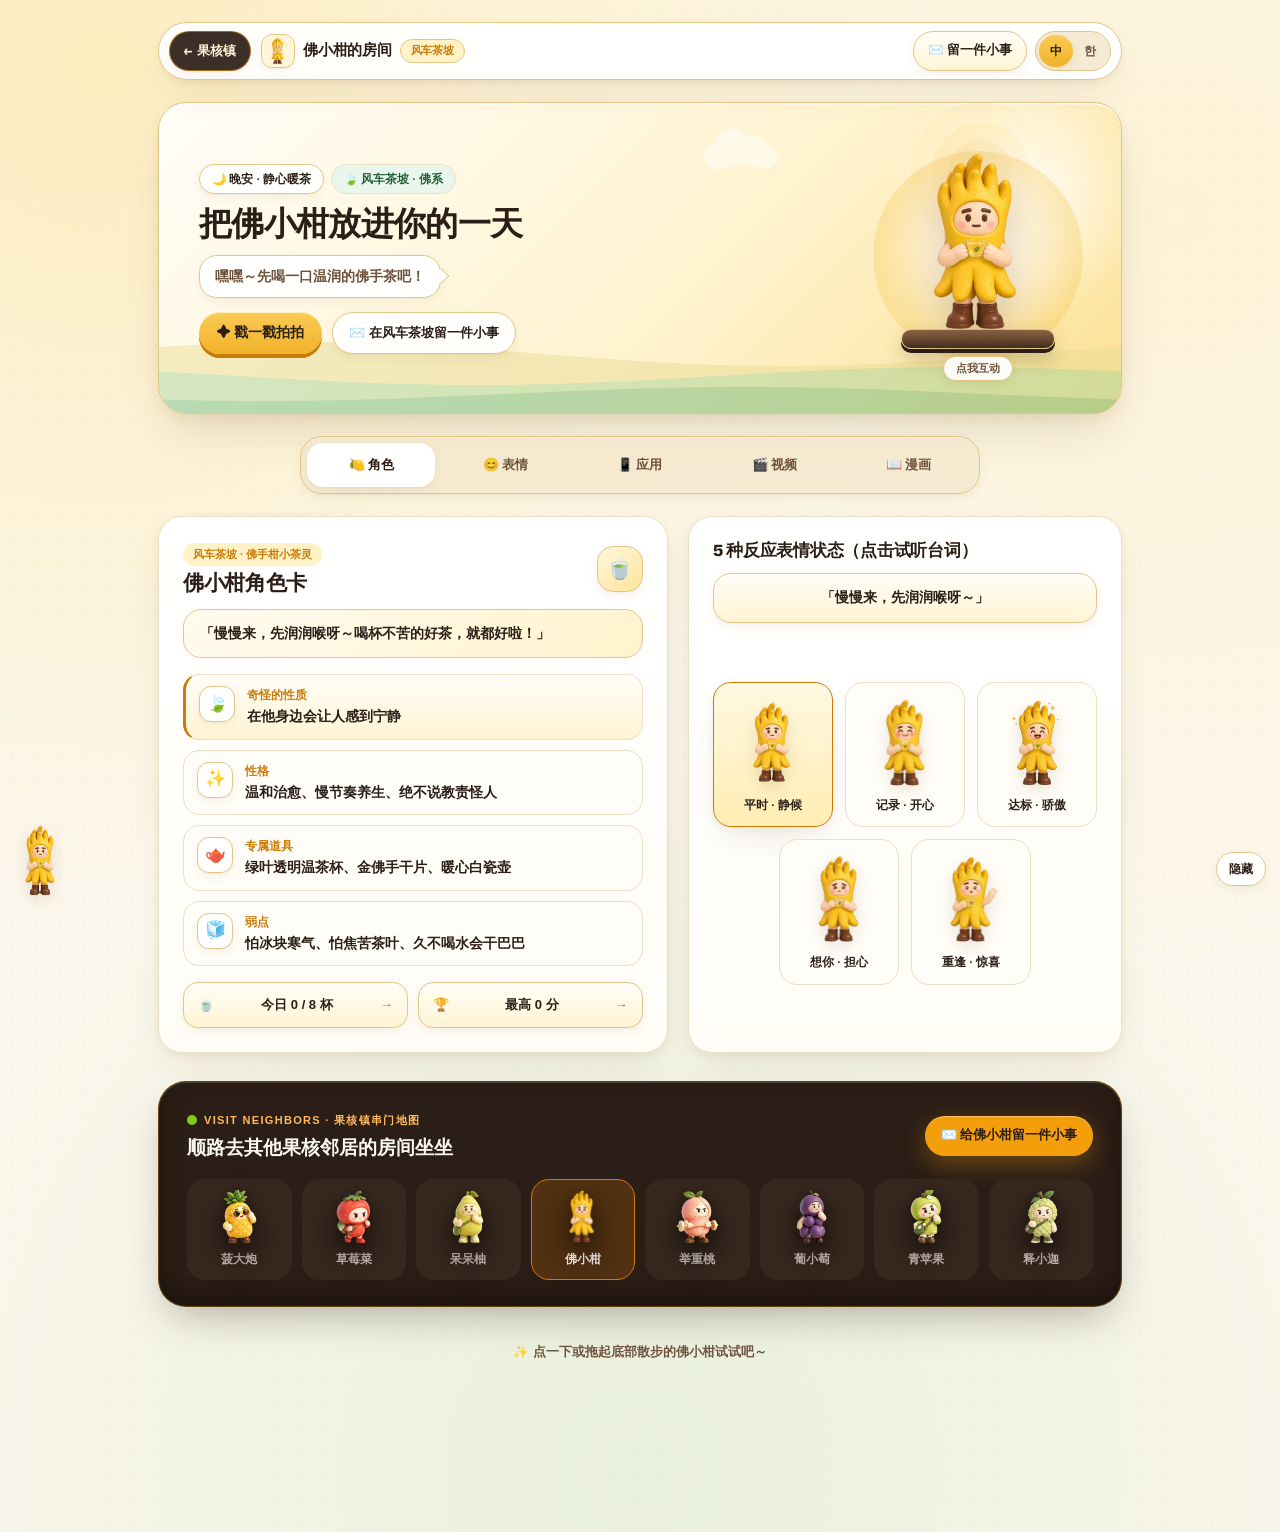
==== characters/foxiaogan/index.html @ db8f8147 "[Commit to main] → [Pull origin] → [Push origin]" ====
<!DOCTYPE html>
<html lang="zh-CN">
<head>
  <meta charset="UTF-8" />
  <meta name="viewport" content="width=device-width, initial-scale=1.0, viewport-fit=cover" />
  <meta name="apple-mobile-web-app-capable" content="yes" />
  <meta name="apple-mobile-web-app-status-bar-style" content="default" />
  <meta name="apple-mobile-web-app-title" content="佛小柑的房间" />
  <title>佛小柑 · 风车茶坡 | 果核镇</title>
  <link rel="manifest" href="./manifest.json" />
  <link rel="icon" type="image/png" href="./assets/icons/icon-192.png" />
  <link rel="apple-touch-icon" href="./assets/icons/icon-192.png" />
  <link rel="preconnect" href="https://fonts.googleapis.com" />
  <link rel="preconnect" href="https://fonts.gstatic.com" crossorigin />
  <link href="https://fonts.googleapis.com/css2?family=Bricolage+Grotesque:wght@600;700;800&family=Noto+Sans+KR:wght@400;500;700;800&family=Noto+Sans+SC:wght@400;500;700;800&display=swap" rel="stylesheet" />
  <link rel="stylesheet" href="../../css/common.css" />
  <link rel="stylesheet" href="./style.css" />
</head>
<body>
  <div class="room-shell">
    <!-- Top Floating Bar -->
    <header class="top-bar">
      <div class="top-left">
        <a href="../../index.html" class="town-back-btn" id="townBackLink" data-i18n-aria="ariaBackTown" aria-label="返回果核镇主页">
          <span aria-hidden="true">←</span>
          <span data-i18n="backTown">果核镇</span>
        </a>
        <div class="brand-chip">
          <span class="brand-avatar">
            <img src="./assets/icons/icon-192.png" alt="" width="34" height="34" />
          </span>
          <div class="brand-meta">
            <span class="brand-name" data-i18n="roomTitle">佛小柑的房间</span>
            <span class="brand-stronghold" data-i18n="strongholdName">风车茶坡</span>
          </div>
        </div>
      </div>

      <div class="top-actions">
        <a href="../../index.html?mailbox=bergamot#mailbox-portal" class="top-mail-btn" data-i18n="topMailboxBtn">✉️ 留一件小事</a>
        <button type="button" class="pill-btn hidden" id="installBtn" data-i18n="installPwa">安装主屏</button>
        <div class="fg-lang-switch" role="group" aria-label="语言切换">
          <button type="button" class="fg-lang-switch__btn is-active" data-fg-lang="zh" aria-pressed="true">中</button>
          <button type="button" class="fg-lang-switch__btn" data-fg-lang="ko" aria-pressed="false">한</button>
        </div>
      </div>
    </header>

    <!-- Cozy Sunlit Hero Stage -->
    <section class="hero-card" id="heroCard">
      <canvas class="hero-loop-canvas" id="heroLoopCanvas" width="960" height="320" aria-hidden="true"></canvas>
      <div class="hero-glow" aria-hidden="true"></div>

      <div class="hero-left">
        <div class="hero-pills-row">
          <span class="time-pill" id="timeGreeting">☀️ 暖阳茶香</span>
          <span class="hero-trait-pill" data-i18n="heroBadge">🍃 风车茶坡 · 佛系</span>
        </div>
        <h1 class="hero-title" data-i18n="heroTitle">把佛小柑放进你的一天</h1>
        <div class="hero-speech" id="heroSpeech" role="status" aria-live="polite"></div>

        <div class="hero-actions">
          <button type="button" class="hero-btn-primary" id="heroPatActionBtn" data-i18n="heroPatBtn">✦ 戳一戳拍拍</button>
          <a href="../../index.html?mailbox=bergamot#mailbox-portal" class="hero-btn-ghost" data-i18n="heroMailboxBtn">✉️ 在风车茶坡留一件小事</a>
        </div>
      </div>

      <button type="button" class="hero-char-btn" id="heroCharBtn" data-i18n-aria="ariaPatChar" aria-label="拍一拍佛小柑">
        <span class="hero-halo" aria-hidden="true"></span>
        <span class="pat-heart" id="patHeart" aria-hidden="true">💛</span>
        <img id="heroChar" src="./assets/expressions/base.png" alt="佛小柑" width="152" height="196" />
        <span class="hero-pedestal" aria-hidden="true"></span>
        <span class="tap-hint" data-i18n="tapPat">点我互动</span>
      </button>
    </section>

    <!-- Room Tabs (5 tabs: Profile, Stickers, Apps, Shorts, Comics) -->
    <nav class="tab-bar" role="tablist" aria-label="房间标签">
      <button type="button" class="tab-btn active" role="tab" aria-selected="true" data-tab="profile" data-i18n="tabProfile">🍋 角色</button>
      <button type="button" class="tab-btn" role="tab" aria-selected="false" data-tab="stickers" data-i18n="tabStickers">😊 表情</button>
      <button type="button" class="tab-btn" role="tab" aria-selected="false" data-tab="apps" data-i18n="tabApps">📱 应用</button>
      <button type="button" class="tab-btn" role="tab" aria-selected="false" data-tab="shorts" data-i18n="tabShorts">🎬 视频</button>
      <button type="button" class="tab-btn" role="tab" aria-selected="false" data-tab="comics" data-i18n="tabComics">📖 漫画</button>
    </nav>

    <!-- Tab 1: Character Profile & Expressions (2-column bento on desktop) -->
    <section class="tab-panel" id="panel-profile">
      <div class="profile-bento">
        <article class="profile-card">
          <div class="profile-head">
            <div>
              <span class="profile-kicker" data-i18n="profileKicker">风车茶坡 · 佛手柑小茶灵</span>
              <h2 class="section-title big" data-i18n="cardInfoTitle">佛小柑角色卡</h2>
            </div>
            <span class="profile-seal" aria-hidden="true">🍵</span>
          </div>

          <blockquote class="profile-motto" data-i18n="profileMotto">「慢慢来，先润润喉呀～喝杯不苦的好茶，就都好啦！」</blockquote>

          <dl class="char-dl">
            <div class="trait-row trait-row--quirk">
              <span class="trait-icon" aria-hidden="true">🍃</span>
              <div class="trait-copy">
                <dt data-i18n="dtQuirk">奇怪的性质</dt>
                <dd data-i18n="ddQuirk">在他身边会让人感到宁静</dd>
              </div>
            </div>
            <div class="trait-row">
              <span class="trait-icon" aria-hidden="true">✨</span>
              <div class="trait-copy">
                <dt data-i18n="dtPersonality">性格</dt>
                <dd data-i18n="ddPersonality">温和治愈、慢节奏养生、绝不说教责怪人</dd>
              </div>
            </div>
            <div class="trait-row">
              <span class="trait-icon" aria-hidden="true">🫖</span>
              <div class="trait-copy">
                <dt data-i18n="dtProps">专属道具</dt>
                <dd data-i18n="ddProps">绿叶透明温茶杯、金佛手干片、暖心白瓷壶</dd>
              </div>
            </div>
            <div class="trait-row">
              <span class="trait-icon" aria-hidden="true">🧊</span>
              <div class="trait-copy">
                <dt data-i18n="dtWeakness">弱点</dt>
                <dd data-i18n="ddWeakness">怕冰块寒气、怕焦苦茶叶、久不喝水会干巴巴</dd>
              </div>
            </div>
          </dl>

          <!-- Quick Live Overview Strip linking to Apps -->
          <div class="quick-status-strip">
            <a href="./app-a/index.html" class="quick-pill-link">
              <span class="q-emoji" aria-hidden="true">🍵</span>
              <span class="q-label" id="quickStatA">今日 0 / 8 杯</span>
              <span class="q-arrow" aria-hidden="true">→</span>
            </a>
            <a href="./app-b/index.html" class="quick-pill-link">
              <span class="q-emoji" aria-hidden="true">🏆</span>
              <span class="q-label" id="quickStatB">最高 0 分</span>
              <span class="q-arrow" aria-hidden="true">→</span>
            </a>
          </div>
        </article>

        <article class="profile-card">
          <h2 class="section-title" data-i18n="exprGalleryTitle">5 种反应表情状态（点击试听台词）</h2>
          <div class="preview-bubble" id="previewBubble" data-i18n="previewDefault">点一点下面的表情，看看佛小柑会怎么回应你～</div>
          <div class="expr-grid" id="exprGrid"></div>
        </article>
      </div>
    </section>

    <!-- Tab 2: Stickers Tab (24 Transparent Expression Stickers + Full Sheet) -->
    <section class="tab-panel hidden" id="panel-stickers">
      <article class="sticker-card">
        <div class="short-card-head">
          <span class="badge-pill badge-a" data-i18n="stickerPackBadge">表情包 · 24 款</span>
          <span class="ep-tag">PACK 01</span>
        </div>
        <h2 class="short-title" data-i18n="stickerPackTitle">佛小柑日常表情包</h2>
        <p class="short-desc" data-i18n="stickerPackDesc">点击任意表情可看大图、听佛小柑说一句，还能一键保存透明背景单图发给好友～</p>

        <div class="sticker-filter-row" id="stickerFilterRow" role="group" data-i18n-aria="ariaStickerFilter" aria-label="表情分类筛选">
          <button type="button" class="filter-chip active" data-sticker-filter="all" data-i18n="filterAll">全部 24</button>
          <button type="button" class="filter-chip" data-sticker-filter="happy" data-i18n="filterHappy">开心治愈</button>
          <button type="button" class="filter-chip" data-sticker-filter="mood" data-i18n="filterMood">日常情绪</button>
          <button type="button" class="filter-chip" data-sticker-filter="pose" data-i18n="filterPose">可爱动作</button>
        </div>

        <div class="sticker-grid" id="stickerGrid"></div>
      </article>

      <article class="sticker-card">
        <div class="short-card-head">
          <span class="badge-pill badge-b" data-i18n="stickerSheetBadge">完整总览图</span>
          <span class="ep-tag">24 IN 1</span>
        </div>
        <h2 class="short-title" data-i18n="stickerSheetTitle">佛小柑全套 24 格表情合集</h2>
        <div class="sheet-frame-wrap">
          <button type="button" class="comic-frame-btn" id="openSheetBtn" data-i18n-aria="comicZoomHint" aria-label="查看大图">
            <img class="comic-img" src="./assets/stickers/sheet.jpg" alt="佛小柑 24 格表情包合集" loading="lazy" />
            <span class="comic-zoom-hint" data-i18n="comicZoomHint">🔍 点击查看大图</span>
          </button>
        </div>
        <div class="short-actions">
          <a class="short-action-link" href="./assets/stickers/sheet.jpg" download="foxiaogan-stickers-sheet.jpg" data-i18n="downloadSheet">⬇ 保存完整合集大图</a>
        </div>
      </article>
    </section>

    <!-- Tab 3: Apps Tab -->
    <main class="tab-panel hidden" id="panel-apps">
      <div class="app-cards">
        <!-- App A: Record App -->
        <article class="app-card card-a">
          <div class="app-card-top">
            <span class="badge-pill badge-a" data-i18n="badgeA">记录型</span>
            <span class="live-stat" id="liveStatA">今日 0 / 8 杯</span>
          </div>
          <div class="app-card-body">
            <div class="app-thumb-wrap thumb-a">
              <img class="app-thumb" src="./assets/expressions/happy.png" alt="佛手喝茶记" width="74" height="98" />
            </div>
            <div class="app-meta">
              <h2 class="app-name" data-i18n="appAName">佛手喝茶记</h2>
              <p class="app-one-liner" data-i18n="appADesc">每喝下一杯温茶，佛小柑就渐渐水润发亮，陪你零压力补水。</p>
              <div class="mini-progress-track" aria-hidden="true">
                <div class="mini-progress-fill" id="liveBarA" style="width: 0%"></div>
              </div>
              <div class="chip-row">
                <span class="mini-chip" data-i18n="chip10s">10 秒打卡</span>
                <span class="mini-chip" data-i18n="chipNoGuilt">零负罪感</span>
                <span class="mini-chip" data-i18n="chipProps">茶席收藏</span>
              </div>
            </div>
          </div>
          <a href="./app-a/index.html" class="open-app-btn" data-i18n="openAppA">打开《佛手喝茶记》 →</a>
        </article>

        <!-- App B: Mini-Game App -->
        <article class="app-card card-b">
          <div class="app-card-top">
            <span class="badge-pill badge-b" data-i18n="badgeB">游戏型</span>
            <span class="live-stat trophy-stat" id="liveStatB">🏆 最高 0 分</span>
          </div>
          <div class="app-card-body">
            <div class="app-thumb-wrap thumb-b catch-scene-sm">
              <svg class="falling-cup-svg" viewBox="0 0 64 64" aria-hidden="true">
                <path d="M32 4 L32 13" stroke="var(--fg-main-deep)" stroke-width="2" stroke-linecap="round" stroke-dasharray="2 3" opacity="0.65" />
                <path d="M22 8 L24 14" stroke="var(--fg-main-deep)" stroke-width="1.6" stroke-linecap="round" opacity="0.45" />
                <path d="M42 8 L40 14" stroke="var(--fg-main-deep)" stroke-width="1.6" stroke-linecap="round" opacity="0.45" />
                <path d="M12 20 C16 14 21 15 19 21 C17 24 12 23 12 20 Z" fill="var(--fg-leaf)" />
                <path d="M52 14 L53.6 17.5 L57 19 L53.6 20.5 L52 24 L50.4 20.5 L47 19 L50.4 17.5 Z" fill="var(--fg-main)" />
                <g transform="translate(32 37) rotate(-11) translate(-32 -37)">
                  <path d="M45 30 C52 30 53 41 44 43" fill="none" stroke="var(--fg-white-soft)" stroke-width="3.6" stroke-linecap="round" />
                  <path d="M45 30 C52 30 53 41 44 43" fill="none" stroke="var(--fg-cup-stroke)" stroke-width="1.4" stroke-linecap="round" />
                  <path d="M18 24 L46 24 L43 44 C42.4 48 38.5 50 32 50 C25.5 50 21.6 48 21 44 Z" fill="var(--fg-white-glass)" stroke="var(--fg-cup-stroke)" stroke-width="1.8" />
                  <path d="M20.2 31 L43.8 31 L41.5 43.4 C41 46.5 37.8 48 32 48 C26.2 48 23 46.5 22.5 43.4 Z" fill="var(--fg-cup-tea)" />
                  <ellipse cx="32" cy="31" rx="11.8" ry="2.6" fill="var(--fg-cup-tea-top)" />
                  <ellipse cx="32" cy="24" rx="14" ry="2.8" fill="var(--fg-white-soft)" stroke="var(--fg-cup-stroke)" stroke-width="1.4" />
                  <path d="M28 41 C28 36 33 34 36.5 34.5 C36 39 33 42.5 28 41 Z" fill="var(--fg-leaf)" />
                  <path d="M27.5 41.8 L34 36.5" stroke="var(--fg-cup-leaf-vein)" stroke-width="1" stroke-linecap="round" />
                  <path d="M22.5 28 L24 42" stroke="var(--fg-white-soft)" stroke-width="2" stroke-linecap="round" />
                </g>
              </svg>
              <img class="app-thumb catch-char-sm" src="./assets/expressions/surprised.png" alt="佛小柑正在接茶杯" width="72" height="96" />
            </div>
            <div class="app-meta">
              <h2 class="app-name" data-i18n="appBName">佛手接茶香</h2>
              <p class="app-one-liner" data-i18n="appBDesc">接住嫩茶叶与金佛手，拿暖心茶壶开双倍护盾，躲开冰块与焦叶！</p>
              <div class="chip-row">
                <span class="mini-chip" data-i18n="chipCombo">连击加分</span>
                <span class="mini-chip" data-i18n="chipShield">茶壶护盾</span>
                <span class="mini-chip" data-i18n="chipPoster">战绩存图</span>
              </div>
            </div>
          </div>
          <a href="./app-b/index.html" class="open-app-btn secondary" data-i18n="openAppB">打开《佛手接茶香》 →</a>
        </article>
      </div>

      <!-- Compact Collapsible PWA Install Guide -->
      <details class="pwa-tip-card">
        <summary class="pwa-summary" data-i18n="pwaTitle">📲 添加到手机主屏（像原生 App 一样使用）</summary>
        <p class="pwa-body" data-i18n="pwaBody">在手机 Safari 点击「分享 → 添加到主屏幕」，或在 Chrome 点击「安装应用」，佛小柑就会乖乖住在你的手机桌面上啦！</p>
      </details>
    </main>

    <!-- Tab 4: Shorts Tab -->
    <section class="tab-panel hidden" id="panel-shorts">
      <div class="shorts-feed">
        <!-- Short 01 -->
        <article class="short-card">
          <div class="short-card-head">
            <span class="badge-pill badge-a" data-i18n="short1Badge">漫画短片 · 15秒</span>
            <span class="ep-tag">EP.01</span>
          </div>
          <h2 class="short-title" data-i18n="short1Title">养生第1天，绝不碰冰的！</h2>
          <p class="short-desc" data-i18n="short1Desc">早起立志只喝温佛手茶，下午三点却遇上续命冰美式——佛小柑的“抵消哲学”。</p>

          <div class="short-stage is-paused" data-stage-video="shortVideo1">
            <video
              id="shortVideo1"
              class="short-video"
              src="./shorts/web/foshou-short01-zh-720.mp4"
              poster="./shorts/deliverables/foshou-short01-cover-zh.png"
              playsinline
              muted
              loop
              preload="metadata"
            ></video>
            <div class="short-paused-badge" aria-hidden="true">▶</div>
            <div class="short-overlay-controls">
              <button type="button" class="short-ctl-btn" data-toggle-mute="shortVideo1" aria-label="切换声音">🔇 <span data-i18n="soundMuted">静音</span></button>
              <button type="button" class="short-ctl-btn" data-toggle-play="shortVideo1" aria-label="播放或暂停">▶</button>
            </div>
            <div class="short-progress-track" aria-hidden="true">
              <div class="short-progress-fill" id="shortProg1"></div>
            </div>
          </div>

          <div class="short-actions">
            <a id="short1HdLink" class="short-action-link" href="./shorts/deliverables/foshou-short01-zh.mp4" download data-i18n="downloadHd">⬇ 下载高清视频</a>
          </div>
        </article>

        <!-- Short 02 -->
        <article class="short-card">
          <div class="short-card-head">
            <span class="badge-pill badge-b" data-i18n="short2Badge">日常 POV · 9秒</span>
            <span class="ep-tag">EP.02</span>
          </div>
          <h2 class="short-title" data-i18n="short2Title">刚泡好温茶，弹出“今晚临时加会”</h2>
          <p class="short-desc" data-i18n="short2Desc">刚泡好一杯热乎乎的佛手茶准备歇会儿，手机却突然弹出“今晚临时加会”通知……</p>

          <div class="short-stage is-paused" data-stage-video="shortVideo2">
            <video
              id="shortVideo2"
              class="short-video"
              src="./shorts/web/foshou-short02-zh-720.mp4"
              poster="./shorts/deliverables/foshou-short02-cover-zh.png"
              playsinline
              muted
              loop
              preload="metadata"
            ></video>
            <div class="short-paused-badge" aria-hidden="true">▶</div>
            <div class="short-overlay-controls">
              <button type="button" class="short-ctl-btn" data-toggle-mute="shortVideo2" aria-label="切换声音">🔇 <span data-i18n="soundMuted">静音</span></button>
              <button type="button" class="short-ctl-btn" data-toggle-play="shortVideo2" aria-label="播放或暂停">▶</button>
            </div>
            <div class="short-progress-track" aria-hidden="true">
              <div class="short-progress-fill" id="shortProg2"></div>
            </div>
          </div>

          <div class="short-actions">
            <a id="short2HdLink" class="short-action-link" href="./shorts/deliverables/foshou-short02-zh.mp4" download data-i18n="downloadHd">⬇ 下载高清视频</a>
          </div>
        </article>
      </div>
    </section>

    <!-- Tab 5: Comics Tab -->
    <section class="tab-panel hidden" id="panel-comics">
      <div class="comics-feed">
        <!-- Comic 01 -->
        <article class="comic-card">
          <div class="short-card-head">
            <span class="badge-pill badge-a" data-i18n="comic1Badge">四格漫画 · 第 1 话</span>
            <span class="ep-tag">NO.01</span>
          </div>
          <h2 class="short-title" data-i18n="comic1Title">今天起做清晨冥想达人！</h2>
          <p class="short-desc" data-i18n="comic1Desc">闭眼吸气感受自然能量……结果一秒入梦！不过梦里冥想过，喝杯茶就都好啦～</p>

          <button type="button" class="comic-frame-btn" data-open-comic="1" data-i18n-aria="comicZoomHint" aria-label="查看大图">
            <img id="comicImg1" class="comic-img" src="./comics/comic01-zh.jpg" alt="佛小柑四格漫画第1话" loading="lazy" />
            <span class="comic-zoom-hint" data-i18n="comicZoomHint">🔍 点击查看大图</span>
          </button>

          <div class="short-actions">
            <a id="comicDl1" class="short-action-link" href="./comics/comic01-zh.jpg" download="foxiaogan-comic01-zh.jpg" data-i18n="downloadComic">⬇ 保存漫画图片</a>
          </div>
        </article>

        <!-- Comic 02 -->
        <article class="comic-card">
          <div class="short-card-head">
            <span class="badge-pill badge-b" data-i18n="comic2Badge">四格漫画 · 第 2 话</span>
            <span class="ep-tag">NO.02</span>
          </div>
          <h2 class="short-title" data-i18n="comic2Title">柑橘茶怎么越喝越苦？</h2>
          <p class="short-desc" data-i18n="comic2Desc">开水冲泡苦到灵魂出窍！佛小柑的泡茶小秘诀：60°C 温水慢慢泡才清香不苦～</p>

          <button type="button" class="comic-frame-btn" data-open-comic="2" data-i18n-aria="comicZoomHint" aria-label="查看大图">
            <img id="comicImg2" class="comic-img" src="./comics/comic02-zh.jpg" alt="佛小柑四格漫画第2话" loading="lazy" />
            <span class="comic-zoom-hint" data-i18n="comicZoomHint">🔍 点击查看大图</span>
          </button>

          <div class="short-actions">
            <a id="comicDl2" class="short-action-link" href="./comics/comic02-zh.jpg" download="foxiaogan-comic02-zh.jpg" data-i18n="downloadComic">⬇ 保存漫画图片</a>
          </div>
        </article>
      </div>
    </section>

    <!-- Guohe Town Seamless Neighbor Dock -->
    <section class="town-neighbors-card" aria-label="果核镇邻里串门">
      <div class="town-neighbors-head">
        <div>
          <span class="town-neighbors-kicker">
            <span class="section-kicker__dot section-kicker__dot--moss" aria-hidden="true"></span>
            <span data-i18n="neighborsKicker">VISIT NEIGHBORS · 果核镇串门地图</span>
          </span>
          <h2 class="town-neighbors-title" data-i18n="neighborsTitle">顺路去其他果核邻居的房间坐坐</h2>
        </div>
        <div class="town-neighbors-actions">
          <a href="../../index.html?mailbox=bergamot#mailbox-portal" class="town-neighbors-btn" data-i18n="neighborsMailBtn">✉️ 给佛小柑留一件小事</a>
        </div>
      </div>

      <div class="town-neighbors-grid">
        <a class="town-neighbor-link" data-role="pineapple" href="../../room.html?role=pineapple">
          <img src="../../assets/char-pineapple.png" alt="菠大炮" loading="lazy" />
          <span data-i18n="nb_pineapple">菠大炮</span>
        </a>
        <a class="town-neighbor-link" data-role="strawberry" href="../../room.html?role=strawberry">
          <img src="../../assets/char-strawberry.png" alt="草莓菜" loading="lazy" />
          <span data-i18n="nb_strawberry">草莓菜</span>
        </a>
        <a class="town-neighbor-link" data-role="pomelo" href="../../room.html?role=pomelo">
          <img src="../../assets/char-pomelo.png" alt="呆呆柚" loading="lazy" />
          <span data-i18n="nb_pomelo">呆呆柚</span>
        </a>
        <a class="town-neighbor-link is-current" data-role="bergamot" href="./index.html" aria-current="page">
          <img src="../../assets/char-bergamot.png" alt="佛小柑" loading="lazy" />
          <span data-i18n="nb_bergamot">佛小柑</span>
        </a>
        <a class="town-neighbor-link" data-role="peach" href="../../room.html?role=peach">
          <img src="../../assets/char-peach.png" alt="举重桃" loading="lazy" />
          <span data-i18n="nb_peach">举重桃</span>
        </a>
        <a class="town-neighbor-link" data-role="grape" href="../../room.html?role=grape">
          <img src="../../assets/char-grape.png" alt="葡小萄" loading="lazy" />
          <span data-i18n="nb_grape">葡小萄</span>
        </a>
        <a class="town-neighbor-link" data-role="apple" href="../../room.html?role=apple">
          <img src="../../assets/char-apple.png" alt="青苹果" loading="lazy" />
          <span data-i18n="nb_apple">青苹果</span>
        </a>
        <a class="town-neighbor-link" data-role="sugarapple" href="../../room.html?role=sugarapple">
          <img src="../../assets/char-sugarapple.png" alt="释小迦" loading="lazy" />
          <span data-i18n="nb_sugarapple">释小迦</span>
        </a>
      </div>
    </section>

    <footer class="room-footer">
      <p data-i18n="footerTip">✨ 点一下或拖起底部散步的佛小柑试试吧～</p>
    </footer>
  </div>

  <!-- Full-Screen Lightbox (Comics, Sticker Sheet & Individual Stickers) -->
  <div class="comic-lightbox hidden" id="comicLightbox" role="dialog" aria-modal="true" data-i18n-aria="ariaLightbox" aria-label="大图预览">
    <button type="button" class="lightbox-close" id="lightboxClose" data-i18n-aria="ariaCloseLightbox" aria-label="关闭大图">✕</button>
    <div class="lightbox-inner">
      <div class="lightbox-media-wrap" id="lightboxMediaWrap">
        <img id="lightboxImg" class="lightbox-img" src="" alt="" />
      </div>
      <p class="lightbox-caption" id="lightboxCaption"></p>
      <p class="lightbox-quote hidden" id="lightboxQuote"></p>
      <div class="lightbox-controls hidden" id="lightboxStickerControls">
        <button type="button" class="lb-nav-btn" id="lbPrevBtn" data-i18n-aria="ariaPrevSticker" aria-label="上一个表情">‹</button>
        <a id="lbDownloadBtn" class="lb-download-btn" href="" download data-i18n="downloadSingleSticker">⬇ 保存透明表情</a>
        <button type="button" class="lb-nav-btn" id="lbNextBtn" data-i18n-aria="ariaNextSticker" aria-label="下一个表情">›</button>
      </div>
    </div>
  </div>

  <script src="./room.js"></script>
  <script src="./follow/walker.js"></script>
</body>
</html>
---- css/common.css ----
/* 负责人：果核镇共同团队 · 全站设计令牌与基础样式（严格对齐 docs/PRD.md §5.2，严禁在 :root 外硬编码颜色值） */

:root {
  /* 1. 森系画布与卡片 */
  --bg-canvas: #FBF8F1;
  --bg-surface: #131410;
  --bg-surface-lowest: #0E0E0B;
  --bg-surface-low: #1C1C18;
  --bg-surface-mid: #20201C;
  --bg-surface-high: #2A2A26;
  --bg-surface-highest: #353530;
  --bg-surface-translucent: rgba(43, 30, 22, 0.86);
  --bg-surface-lowest-soft: rgba(14, 14, 11, 0.74);
  --bg-surface-low-soft: rgba(28, 28, 24, 0.90);
  --bg-surface-high-soft: rgba(42, 42, 38, 0.78);
  --bg-wood-deep: #2B1E16;
  --bg-wood-deep-soft: rgba(43, 30, 22, 0.92);
  --bg-wood-elevated: #3A2B21;
  --bg-wood-elevated-soft: rgba(58, 43, 33, 0.82);
  --bg-wood-niche: rgba(20, 14, 10, 0.52);
  --bg-moss-soft: rgba(91, 140, 58, 0.16);
  --bg-scrim: rgba(43, 30, 22, 0.78);
  --bg-stationery-field: rgba(43, 30, 22, 0.06);
  --bg-stationery-field-hover: rgba(43, 30, 22, 0.12);

  /* 2. 文字与木纹边框 */
  --text-primary: #2B1E16;
  --text-secondary: #54433A;
  --text-muted: #9B8E88;
  --text-on-wood: #FBF8F1;
  --text-on-wood-body: #E5E2DB;
  --text-on-wood-muted: #D2C4BD;
  --text-on-wood-subtle: rgba(210, 196, 189, 0.78);
  --text-on-cream-muted: rgba(43, 30, 22, 0.72);
  --text-on-cream-placeholder: rgba(43, 30, 22, 0.44);
  --border-soft: rgba(245, 158, 11, 0.15);
  --border-wood: rgba(245, 158, 11, 0.28);
  --border-wood-strong: rgba(245, 158, 11, 0.54);
  --border-highlight-top: rgba(255, 236, 209, 0.16);
  --border-dashed-warm: rgba(245, 158, 11, 0.22);
  --border-cream-soft: rgba(43, 30, 22, 0.14);
  --watermark-subtle: rgba(255, 221, 184, 0.06);
  --bg-shelf-bar: rgba(34, 24, 18, 0.82);

  /* 3. 灯火、光尘与状态 */
  --accent-lantern: #F59E0B;
  --accent-lantern-hover: #FFDDB8;
  --accent-lantern-soft: rgba(245, 158, 11, 0.16);
  --accent-lantern-glow: rgba(245, 158, 11, 0.36);
  --accent-sunbeam: #FFB95F;
  --accent-moss: #A0D57A;
  --accent-moss-bright: #BBF293;
  --accent-wax: #EF4444;
  --accent-wax-hover: #DC2626;
  --accent-wax-soft: rgba(239, 68, 68, 0.18);
  --state-safe-bg: #FEF3C7;
  --state-safe-text: #472A00;

  /* 4. 8 角色 UI 单一主色（配套浅底 --role-*-soft、氛围淡彩与 WCAG AA 对比文字色） */
  --role-pineapple: #F59E0B;
  --role-pineapple-soft: #FEF3C7;
  --role-pineapple-tint: rgba(245, 158, 11, 0.22);
  --role-pineapple-ring: rgba(245, 158, 11, 0.48);
  --role-pineapple-ink: #2B1E16;

  --role-strawberry: #EF4444;
  --role-strawberry-soft: #FEE2E2;
  --role-strawberry-tint: rgba(239, 68, 68, 0.22);
  --role-strawberry-ring: rgba(239, 68, 68, 0.48);
  --role-strawberry-ink: #FBF8F1;

  --role-pomelo: #EAB308;
  --role-pomelo-soft: #FEF9C3;
  --role-pomelo-tint: rgba(234, 179, 8, 0.22);
  --role-pomelo-ring: rgba(234, 179, 8, 0.48);
  --role-pomelo-ink: #2B1E16;

  --role-bergamot: #D97706;
  --role-bergamot-soft: #FFEDD5;
  --role-bergamot-tint: rgba(217, 119, 6, 0.22);
  --role-bergamot-ring: rgba(217, 119, 6, 0.48);
  --role-bergamot-ink: #2B1E16;

  --role-peach: #F472B6;
  --role-peach-soft: #FCE7F3;
  --role-peach-tint: rgba(244, 114, 182, 0.22);
  --role-peach-ring: rgba(244, 114, 182, 0.48);
  --role-peach-ink: #2B1E16;

  --role-grape: #8B5CF6;
  --role-grape-soft: #EDE9FE;
  --role-grape-tint: rgba(139, 92, 246, 0.24);
  --role-grape-ring: rgba(139, 92, 246, 0.50);
  --role-grape-ink: #FBF8F1;

  --role-apple: #84CC16;
  --role-apple-soft: #ECFCCB;
  --role-apple-tint: rgba(132, 204, 22, 0.22);
  --role-apple-ring: rgba(132, 204, 22, 0.48);
  --role-apple-ink: #2B1E16;

  --role-sugarapple: #10B981;
  --role-sugarapple-soft: #D1FAE5;
  --role-sugarapple-tint: rgba(16, 185, 129, 0.22);
  --role-sugarapple-ring: rgba(16, 185, 129, 0.48);
  --role-sugarapple-ink: #2B1E16;

  /* 5. 圆角、立体阴影与渐变令牌 */
  --radius-sm: 12px;
  --radius-md: 18px;
  --radius-lg: 24px;
  --radius-xl: 28px;
  --radius-pill: 999px;

  --shadow-card: 0 10px 30px rgba(10, 6, 3, 0.44), 0 1px 3px rgba(245, 158, 11, 0.09);
  --shadow-float: 0 16px 40px rgba(10, 6, 3, 0.58);
  --shadow-modal: 0 24px 68px rgba(0, 0, 0, 0.78);
  --shadow-cta: 0 8px 24px rgba(245, 158, 11, 0.32), inset 0 1px 0 rgba(255, 255, 255, 0.34);
  --shadow-cta-hover: 0 12px 32px rgba(245, 158, 11, 0.48), inset 0 1px 0 rgba(255, 255, 255, 0.42);
  --shadow-wax: 0 8px 24px rgba(239, 68, 68, 0.38);
  --shadow-inset-wood: inset 0 1px 0 rgba(255, 232, 200, 0.18), inset 0 -12px 24px rgba(10, 6, 3, 0.38);
  --shadow-niche-inset: inset 0 10px 28px rgba(8, 5, 2, 0.68), inset 0 1px 0 rgba(255, 221, 184, 0.16);
  --shadow-pedestal-lip: 0 4px 0 #1C130E, 0 8px 18px rgba(8, 5, 2, 0.55);
  --shadow-portal-aura: 0 28px 72px rgba(0, 0, 0, 0.72), 0 0 60px rgba(245, 158, 11, 0.14);
  --shadow-figure-3d: drop-shadow(0 14px 16px rgba(10, 6, 3, 0.58)) drop-shadow(0 2px 6px rgba(10, 6, 3, 0.42));
  --shadow-figure-hover: drop-shadow(0 22px 22px rgba(10, 6, 3, 0.64)) drop-shadow(0 0 14px var(--card-ring));
  --shadow-ground: radial-gradient(ellipse at center, rgba(10, 6, 3, 0.68) 0%, rgba(10, 6, 3, 0.28) 52%, rgba(10, 6, 3, 0) 76%);
  --shadow-text-hero: 0 4px 18px rgba(14, 10, 6, 0.72);
  --glow-lantern: 0 0 28px rgba(245, 158, 11, 0.54);
  --glow-focus: 0 0 0 3px rgba(245, 158, 11, 0.44), 0 0 18px rgba(245, 158, 11, 0.28);

  --grad-hero-scrim: linear-gradient(to top, #131410 0%, rgba(19, 20, 16, 0.62) 48%, rgba(43, 30, 22, 0.74) 100%);
  --grad-hero-radial: radial-gradient(circle at 50% 42%, rgba(245, 158, 11, 0.18) 0%, rgba(19, 20, 16, 0) 72%);
  --grad-portal-rim: linear-gradient(180deg, rgba(245, 158, 11, 0.26) 0%, rgba(245, 158, 11, 0.04) 100%);
  --grad-portal-caption: linear-gradient(to top, rgba(31, 21, 15, 0.96) 0%, rgba(43, 30, 22, 0.68) 58%, rgba(43, 30, 22, 0) 100%);
  --grad-transition-radial: radial-gradient(circle at center, rgba(245, 158, 11, 0.56) 0%, rgba(43, 30, 22, 0.96) 72%);
  --grad-mailbox-card: linear-gradient(135deg, #2B1E16 0%, #2A2A26 100%);
  --grad-lineup-ambient: radial-gradient(ellipse at center, rgba(238, 152, 0, 0.13) 0%, rgba(19, 20, 16, 0) 72%);
  --grad-door-shell: linear-gradient(180deg, #4B382A 0%, #36281E 48%, #261B14 100%);
  --grad-door-sheen: radial-gradient(circle at var(--sheen-x, 50%) var(--sheen-y, 20%), rgba(255, 221, 184, 0.22) 0%, rgba(255, 221, 184, 0) 64%);
  --grad-niche-cone: conic-gradient(from 180deg at 50% 0%, rgba(255, 221, 184, 0) 136deg, rgba(255, 228, 196, 0.16) 180deg, rgba(255, 221, 184, 0) 224deg);
  --grad-pedestal: linear-gradient(180deg, #624937 0%, #3E2D22 65%, #2B1E16 100%);
  --grad-divider-line: linear-gradient(90deg, transparent 0%, rgba(245, 158, 11, 0.32) 50%, transparent 100%);
  --grad-map-vignette: linear-gradient(to top, rgba(24, 17, 12, 0.90) 0%, rgba(24, 17, 12, 0.22) 38%, rgba(24, 17, 12, 0) 68%);
  --grad-section-seam-dark: linear-gradient(180deg, #131410 0%, #0E0E0B 100%);
  --grad-section-seam-wood: linear-gradient(180deg, #0E0E0B 0%, #2B1E16 100%);
  --grad-section-seam-back: linear-gradient(180deg, #2B1E16 0%, #131410 100%);

  /* 6. 排版、间距、动效与层级 */
  --font-display: 'Bricolage Grotesque', ui-rounded, 'Hiragino Maru Gothic ProN', 'PingFang SC', 'Microsoft YaHei', 'Apple SD Gothic Neo', sans-serif;
  --font-body: 'DM Sans', 'PingFang SC', 'Hiragino Sans GB', 'Microsoft YaHei', 'Apple SD Gothic Neo', sans-serif;
  --text-hero: clamp(1.7rem, 3.5vw, 2.45rem);
  --text-display: clamp(1.75rem, 3.4vw, 2.7rem);
  --text-h2: clamp(1.5rem, 2.8vw, 2rem);
  --text-h3: 1.375rem;
  --text-title: 1.125rem;
  --text-body-lg: 1.0625rem;
  --text-body: 0.9375rem;
  --text-sm: 0.8125rem;
  --text-caption: 0.75rem;

  --space-1: 4px;
  --space-2: 8px;
  --space-3: 12px;
  --space-4: 16px;
  --space-5: 24px;
  --space-6: 32px;
  --space-7: 48px;
  --space-8: 64px;
  --container-max: 1160px;
  --nav-height: 76px;

  --ease-gentle: cubic-bezier(0.25, 1, 0.5, 1);
  --ease-spring: cubic-bezier(0.34, 1.56, 0.64, 1);
  --dur-fast: 180ms;
  --dur-base: 280ms;
  --dur-slow: 520ms;
  --dur-portal: 900ms;
  --dur-stamp: 950ms;

  --z-base: 1;
  --z-floating: 30;
  --z-nav: 50;
  --z-modal: 60;
  --z-portal: 70;
  --z-toast: 80;

  /* 7. 佛小柑专属暖阳茶坡房间令牌（characters/foxiaogan 专用，统一收口至 :root） */
  --fg-bg: #FBF7EC;
  --fg-card: #FFFFFF;
  --fg-card-translucent: rgba(255, 255, 255, 0.94);
  --fg-card-soft: #FFFDF7;
  --fg-card-warm: #FFF8E6;
  --fg-surface-pill: rgba(244, 232, 206, 0.88);
  --fg-surface-pill-hover: rgba(255, 255, 255, 0.65);
  --fg-main: #F5BE3F;
  --fg-main-bright: #FAC951;
  --fg-main-deep: #C97A08;
  --fg-main-soft: #FFF2C6;
  --fg-main-glow: rgba(245, 190, 63, 0.28);
  --fg-leaf: #4F9A63;
  --fg-leaf-deep: #246137;
  --fg-leaf-soft: #E9F6EC;
  --fg-ink: #2B1E16;
  --fg-ink-muted: #6E523B;
  --fg-ink-wood-btn: #FFF5D9;
  --fg-wood-pill: rgba(43, 30, 22, 0.92);
  --fg-wood-pill-hover: #3A261A;
  --fg-border: #ECE0C4;
  --fg-border-strong: #E1C688;
  --fg-border-dashed: #D9BC7A;
  --fg-scrim-dark: rgba(30, 17, 8, 0.88);
  --fg-scrim-ctl: rgba(56, 33, 18, 0.78);
  --fg-scrim-border: rgba(255, 255, 255, 0.65);
  --fg-scrim-soft: rgba(255, 251, 240, 0.16);
  --fg-scrim-ring: rgba(255, 243, 204, 0.34);
  --fg-track: #F3E8CE;
  --fg-progress-track: rgba(62, 34, 16, 0.18);
  --fg-badge-a-text: #7D4A00;
  --fg-white-soft: rgba(255, 255, 255, 0.92);
  --fg-white-glass: rgba(255, 255, 255, 0.72);
  --fg-canvas-sun-outer: #FEE9AE;
  --fg-canvas-sun-mid: #FCD87A;
  --fg-canvas-sun-core: #F5C044;
  --fg-canvas-cloud-1: #FFFFFF;
  --fg-canvas-cloud-2: #FFFDF5;
  --fg-canvas-hill-1: #E8DC93;
  --fg-canvas-hill-2: #A5D396;
  --fg-canvas-hill-3: #6DB87A;
  --fg-cup-stroke: #DFC58D;
  --fg-cup-tea: #F6C948;
  --fg-cup-tea-top: #FCE07A;
  --fg-cup-leaf-vein: #3B7B46;
  --fg-grad-bg-1: radial-gradient(circle at 8% 4%, rgba(255, 224, 130, 0.42) 0%, transparent 44%);
  --fg-grad-bg-2: radial-gradient(circle at 92% 14%, rgba(255, 236, 179, 0.38) 0%, transparent 42%);
  --fg-grad-bg-3: radial-gradient(circle at 50% 96%, rgba(169, 214, 166, 0.22) 0%, transparent 48%);
  --fg-grad-bg-dots: radial-gradient(rgba(201, 122, 8, 0.08) 1px, transparent 1px);
  --fg-grad-hero: linear-gradient(135deg, #FFFDF8 0%, #FFF3CE 58%, #FCE194 100%);
  --fg-grad-hero-glow: radial-gradient(circle, rgba(255, 255, 255, 0.9) 0%, rgba(255, 255, 255, 0) 70%);
  --fg-grad-halo: radial-gradient(circle, rgba(255, 255, 255, 0.95) 0%, rgba(245, 190, 63, 0.28) 68%, transparent 100%);
  --fg-grad-card: linear-gradient(180deg, #FFFFFF 0%, #FFFDF6 100%);
  --fg-grad-motto: linear-gradient(135deg, #FFFBF0 0%, #FFF3CD 100%);
  --fg-grad-seal: linear-gradient(145deg, #FFF7DC 0%, #FFE49B 100%);
  --fg-grad-btn-main: linear-gradient(180deg, #FACB54 0%, #F1B22A 100%);
  --fg-grad-btn-sub: linear-gradient(180deg, #FFE89E 0%, #F9D468 100%);
  --fg-grad-pill-warm: linear-gradient(180deg, #FFFDF7 0%, #FFF4D4 100%);
  --fg-grad-tile: linear-gradient(180deg, #FFFDF8 0%, #FFF6DC 100%);
  --fg-grad-tile-active: linear-gradient(180deg, #FFF9E2 0%, #FFEDB3 100%);
  --fg-grad-thumb-a: linear-gradient(180deg, #FFFDF5 0%, #FFEAB0 100%);
  --fg-grad-thumb-b: linear-gradient(180deg, #F5FCF6 0%, #FFEDA5 100%);
  --fg-grad-progress: linear-gradient(90deg, #F5BE3F 0%, #DE8D0B 100%);
  --fg-grad-pedestal: linear-gradient(180deg, #8B6447 0%, #5F412C 66%, #422B1C 100%);
  --fg-grad-lightbox-sticker: radial-gradient(circle at 50% 42%, #FFFDF6 0%, #FFEFA8 100%);
  --fg-shadow-sm: 0 4px 12px rgba(96, 61, 24, 0.06), 0 1px 2px rgba(96, 61, 24, 0.04);
  --fg-shadow-md: 0 16px 36px -12px rgba(96, 61, 24, 0.14), 0 2px 8px rgba(96, 61, 24, 0.05);
  --fg-shadow-lg: 0 24px 48px -14px rgba(96, 61, 24, 0.18), 0 4px 12px rgba(96, 61, 24, 0.06);
  --fg-shadow-inset-white: inset 0 1.5px 0 rgba(255, 255, 255, 0.92);
  --fg-shadow-btn-main: 0 4px 0 #C97A08, inset 0 1px 0 rgba(255, 255, 255, 0.65);
  --fg-shadow-btn-main-press: 0 2px 0 #C97A08;
  --fg-shadow-btn-sub: 0 4px 0 #C79622, inset 0 1px 0 rgba(255, 255, 255, 0.72);
  --fg-shadow-pedestal: 0 4px 0 #2B1E16, 0 10px 20px rgba(74, 45, 24, 0.24);
  --fg-shadow-figure: drop-shadow(0 14px 18px rgba(96, 61, 24, 0.22));
  --fg-shadow-tile-img: drop-shadow(0 5px 8px rgba(96, 61, 24, 0.14));
  --fg-shadow-wood-card: 0 18px 40px -12px rgba(43, 30, 22, 0.34);
}

/* 角色单一主色局部作用域映射 */
[data-role="pineapple"]  { --card-accent: var(--role-pineapple);  --card-soft: var(--role-pineapple-soft);  --card-tint: var(--role-pineapple-tint);  --card-ring: var(--role-pineapple-ring);  --card-ink: var(--role-pineapple-ink); }
[data-role="strawberry"] { --card-accent: var(--role-strawberry); --card-soft: var(--role-strawberry-soft); --card-tint: var(--role-strawberry-tint); --card-ring: var(--role-strawberry-ring); --card-ink: var(--role-strawberry-ink); }
[data-role="pomelo"]     { --card-accent: var(--role-pomelo);     --card-soft: var(--role-pomelo-soft);     --card-tint: var(--role-pomelo-tint);     --card-ring: var(--role-pomelo-ring);     --card-ink: var(--role-pomelo-ink); }
[data-role="bergamot"]   { --card-accent: var(--role-bergamot);   --card-soft: var(--role-bergamot-soft);   --card-tint: var(--role-bergamot-tint);   --card-ring: var(--role-bergamot-ring);   --card-ink: var(--role-bergamot-ink); }
[data-role="peach"]      { --card-accent: var(--role-peach);      --card-soft: var(--role-peach-soft);      --card-tint: var(--role-peach-tint);      --card-ring: var(--role-peach-ring);      --card-ink: var(--role-peach-ink); }
[data-role="grape"]      { --card-accent: var(--role-grape);      --card-soft: var(--role-grape-soft);      --card-tint: var(--role-grape-tint);      --card-ring: var(--role-grape-ring);      --card-ink: var(--role-grape-ink); }
[data-role="apple"]      { --card-accent: var(--role-apple);      --card-soft: var(--role-apple-soft);      --card-tint: var(--role-apple-tint);      --card-ring: var(--role-apple-ring);      --card-ink: var(--role-apple-ink); }
[data-role="sugarapple"] { --card-accent: var(--role-sugarapple); --card-soft: var(--role-sugarapple-soft); --card-tint: var(--role-sugarapple-tint); --card-ring: var(--role-sugarapple-ring); --card-ink: var(--role-sugarapple-ink); }

/* ======================== 基础重置 ======================== */
*,
*::before,
*::after {
  box-sizing: border-box;
}

html {
  scroll-behavior: smooth;
  font-size: 16px;
}

body {
  margin: 0;
  padding: 0;
  font-family: var(--font-body);
  font-size: var(--text-body);
  line-height: 1.68;
  color: var(--text-on-wood-body);
  background-color: var(--bg-surface);
  -webkit-font-smoothing: antialiased;
  overflow-x: hidden;
}

body.modal-open {
  overflow: hidden;
}

img {
  display: block;
  max-width: 100%;
  height: auto;
}

button,
input,
textarea,
select {
  font: inherit;
  color: inherit;
}

button {
  cursor: pointer;
  border: none;
  background: transparent;
}

a {
  color: inherit;
  text-decoration: none;
}

:focus-visible {
  outline: none;
  box-shadow: var(--glow-focus);
}

.container {
  width: 100%;
  max-width: var(--container-max);
  margin: 0 auto;
  padding-inline: var(--space-4);
}

@media (min-width: 768px) {
  .container {
    padding-inline: var(--space-5);
  }
}

@media (min-width: 1024px) {
  .container {
    padding-inline: var(--space-6);
  }
}

.icon-svg {
  width: 18px;
  height: 18px;
  flex-shrink: 0;
  display: inline-block;
  vertical-align: middle;
}

.icon-svg--lg {
  width: 24px;
  height: 24px;
}

/* 森系绘本区块装饰分割线 & 滚动轻浮现 */
.storybook-divider {
  position: relative;
  z-index: 1;
  display: flex;
  align-items: center;
  justify-content: center;
  gap: var(--space-3);
  width: 100%;
  max-width: 360px;
  margin: 0 auto var(--space-6);
  color: var(--accent-sunbeam);
  opacity: 0.72;
}

.storybook-divider::before,
.storybook-divider::after {
  content: "";
  flex: 1;
  height: 1px;
  background: var(--grad-divider-line);
}

.reveal-up {
  opacity: 0;
  transform: translateY(18px);
  transition: opacity 0.62s var(--ease-gentle), transform 0.62s var(--ease-gentle);
  transition-delay: var(--reveal-delay, 0ms);
}

.reveal-up.is-revealed {
  opacity: 1;
  transform: translateY(0);
}

/* ======================== 顶部悬浮导航 (#nav) ======================== */
.site-nav {
  position: fixed;
  top: 0;
  left: 0;
  right: 0;
  z-index: var(--z-nav);
  background: var(--bg-surface-translucent);
  backdrop-filter: blur(18px);
  -webkit-backdrop-filter: blur(18px);
  border-bottom: 1px solid var(--border-soft);
  box-shadow: var(--shadow-float);
}

.site-nav__inner {
  height: var(--nav-height);
  display: flex;
  align-items: center;
  justify-content: space-between;
  gap: var(--space-3);
}

.brand-mark {
  display: inline-flex;
  align-items: center;
  gap: var(--space-3);
  min-height: 44px;
}

.brand-mark__emblem {
  width: 40px;
  height: 40px;
  border-radius: var(--radius-pill);
  background: var(--bg-wood-elevated);
  border: 1px solid var(--border-wood);
  box-shadow: var(--shadow-inset-wood);
  display: inline-flex;
  align-items: center;
  justify-content: center;
  color: var(--accent-moss-bright);
  transition: transform var(--dur-base) var(--ease-spring);
}

.brand-mark:hover .brand-mark__emblem {
  transform: rotate(-8deg) scale(1.06);
}

.brand-mark__text {
  display: flex;
  flex-direction: column;
  line-height: 1.15;
}

.brand-mark__title {
  font-family: var(--font-display);
  font-size: var(--text-title);
  font-weight: 800;
  color: var(--text-on-wood);
  letter-spacing: -0.01em;
}

.brand-mark__sub {
  font-size: 11px;
  font-weight: 600;
  letter-spacing: 0.14em;
  color: var(--accent-sunbeam);
  text-transform: uppercase;
}

.nav-links {
  display: none;
  align-items: center;
  gap: var(--space-1);
  background: var(--bg-surface-lowest-soft);
  border: 1px solid var(--border-soft);
  padding: 5px;
  border-radius: var(--radius-pill);
}

@media (min-width: 1024px) {
  .nav-links {
    display: flex;
  }
}

.nav-links__item {
  padding: 8px 16px;
  border-radius: var(--radius-pill);
  font-size: 14px;
  font-weight: 600;
  color: var(--text-on-wood-muted);
  transition: background var(--dur-fast) var(--ease-gentle), color var(--dur-fast) var(--ease-gentle);
  white-space: nowrap;
}

.nav-links__item:hover {
  color: var(--text-on-wood);
  background: var(--bg-surface-high);
}

.nav-links__item.is-active {
  background: var(--bg-wood-elevated);
  color: var(--accent-lantern-hover);
  box-shadow: var(--shadow-inset-wood);
}

.nav-actions {
  display: flex;
  align-items: center;
  gap: var(--space-2);
}

.lang-switch {
  display: inline-flex;
  align-items: center;
  background: var(--bg-surface-lowest-soft);
  border: 1px solid var(--border-soft);
  padding: 3px;
  border-radius: var(--radius-pill);
}

.lang-switch__btn {
  min-width: 34px;
  min-height: 32px;
  padding: 4px 10px;
  border-radius: var(--radius-pill);
  font-size: var(--text-caption);
  font-weight: 700;
  color: var(--text-on-wood-muted);
  transition: all var(--dur-fast) var(--ease-gentle);
}

.lang-switch__btn:hover {
  color: var(--text-on-wood);
}

.lang-switch__btn.is-active {
  background: var(--accent-lantern);
  color: var(--text-primary);
  box-shadow: var(--shadow-cta);
}

.btn-amber {
  display: inline-flex;
  align-items: center;
  justify-content: center;
  gap: var(--space-2);
  min-height: 44px;
  padding: 10px 22px;
  border-radius: var(--radius-pill);
  background: var(--accent-lantern);
  color: var(--text-primary);
  font-family: var(--font-display);
  font-size: 14px;
  font-weight: 800;
  box-shadow: var(--shadow-cta);
  transition: transform var(--dur-fast) var(--ease-spring), background var(--dur-fast) var(--ease-gentle), box-shadow var(--dur-fast) var(--ease-gentle);
  white-space: nowrap;
}

.btn-amber:hover {
  background: var(--accent-lantern-hover);
  box-shadow: var(--shadow-cta-hover);
  transform: translateY(-1.5px);
}

.btn-amber:active {
  transform: translateY(1.5px) scale(0.98);
}

.btn-wood {
  display: inline-flex;
  align-items: center;
  justify-content: center;
  gap: var(--space-2);
  min-height: 44px;
  padding: 10px 22px;
  border-radius: var(--radius-pill);
  background: var(--bg-surface-high-soft);
  color: var(--text-on-wood);
  border: 1px solid var(--border-wood);
  font-size: 14px;
  font-weight: 700;
  backdrop-filter: blur(8px);
  transition: background var(--dur-fast) var(--ease-gentle), transform var(--dur-fast) var(--ease-gentle), border-color var(--dur-fast) var(--ease-gentle);
  white-space: nowrap;
}

.btn-wood:hover {
  background: var(--bg-surface-highest);
  border-color: var(--border-wood-strong);
  transform: translateY(-1px);
}

.nav-cta-desktop {
  display: none;
}

@media (min-width: 640px) {
  .nav-cta-desktop {
    display: inline-flex;
  }
}

.nav-menu-toggle {
  width: 44px;
  height: 44px;
  border-radius: var(--radius-pill);
  background: var(--bg-wood-elevated);
  border: 1px solid var(--border-soft);
  color: var(--text-on-wood);
  display: inline-flex;
  align-items: center;
  justify-content: center;
}

@media (min-width: 1024px) {
  .nav-menu-toggle {
    display: none;
  }
}

.nav-drawer {
  display: none;
  padding: var(--space-3) var(--space-4) var(--space-5);
  background: var(--bg-wood-deep-soft);
  border-top: 1px solid var(--border-soft);
}

.nav-drawer.is-open {
  display: flex;
  flex-direction: column;
  gap: var(--space-2);
}

.nav-drawer__link {
  display: flex;
  align-items: center;
  justify-content: space-between;
  min-height: 44px;
  padding: 10px 16px;
  border-radius: var(--radius-md);
  background: var(--bg-wood-elevated-soft);
  color: var(--text-on-wood);
  font-weight: 700;
}

/* ======================== 首屏主视觉 (#hero) ======================== */
main {
  padding-top: var(--nav-height);
}

.hero {
  position: relative;
  min-height: calc(100vh - var(--nav-height));
  display: flex;
  align-items: center;
  justify-content: center;
  padding: var(--space-6) 0 var(--space-7);
  overflow: hidden;
  isolation: isolate;
}

.hero__bg {
  position: absolute;
  inset: -20px;
  z-index: -2;
  overflow: hidden;
}

.hero__bg-img {
  width: 100%;
  height: 100%;
  object-fit: cover;
  filter: blur(8px) brightness(0.54);
  transform: scale(1.06);
  transition: transform 0.6s var(--ease-gentle);
  will-change: transform;
}

.hero__scrim {
  position: absolute;
  inset: 0;
  z-index: -1;
  background: var(--grad-hero-scrim);
}

.hero__radial {
  position: absolute;
  inset: 0;
  z-index: -1;
  background: var(--grad-hero-radial);
  pointer-events: none;
}

.hero__dust {
  position: absolute;
  inset: 0;
  pointer-events: none;
  z-index: 1;
}

.dust-dot {
  position: absolute;
  border-radius: var(--radius-pill);
  opacity: 0.72;
  animation: dustFloat 5.5s ease-in-out infinite;
}

.dust-dot--1 { width: 8px; height: 8px; top: 20%; left: 14%; background: var(--accent-lantern); animation-delay: 0s; }
.dust-dot--2 { width: 10px; height: 10px; top: 28%; right: 18%; background: var(--role-apple); animation-delay: 1.2s; }
.dust-dot--3 { width: 7px; height: 7px; bottom: 28%; left: 24%; background: var(--role-peach); animation-delay: 2.1s; }
.dust-dot--4 { width: 6px; height: 6px; bottom: 24%; right: 16%; background: var(--accent-sunbeam); animation-delay: 0.8s; }
.dust-dot--5 { width: 5px; height: 5px; top: 44%; left: 9%; background: var(--accent-lantern-hover); animation-delay: 1.7s; }
.dust-dot--6 { width: 6px; height: 6px; top: 16%; right: 32%; background: var(--role-pomelo); animation-delay: 2.6s; }

@keyframes dustFloat {
  0%, 100% { transform: translateY(0) scale(0.95); opacity: 0.55; }
  50% { transform: translateY(-14px) scale(1.2); opacity: 0.95; }
}

.hero__content {
  position: relative;
  z-index: 2;
  display: flex;
  flex-direction: column;
  align-items: center;
  text-align: center;
  gap: var(--space-5);
}

.hero__eyebrow-pill {
  display: inline-flex;
  align-items: center;
  gap: var(--space-2);
  padding: 6px 16px;
  border-radius: var(--radius-pill);
  background: var(--bg-surface-lowest-soft);
  border: 1px solid var(--border-wood);
  backdrop-filter: blur(10px);
  color: var(--accent-lantern-hover);
  font-size: 11px;
  font-weight: 700;
  letter-spacing: 0.1em;
  text-transform: uppercase;
  box-shadow: var(--shadow-card);
}

.hero__portal-frame {
  width: 100%;
  max-width: 940px;
  padding: 9px;
  border-radius: var(--radius-xl);
  background: var(--grad-portal-rim);
  border: 1px solid var(--border-wood);
  box-shadow: var(--shadow-portal-aura), var(--shadow-inset-wood);
  transition: transform var(--dur-slow) var(--ease-gentle), border-color var(--dur-base) var(--ease-gentle);
}

.hero__portal-frame:hover {
  transform: scale(1.008);
  border-color: var(--border-wood-strong);
}

.hero__portal-stage {
  position: relative;
  width: 100%;
  aspect-ratio: 16 / 9;
  min-height: 240px;
  border-radius: var(--radius-lg);
  overflow: hidden;
  background: var(--bg-wood-deep);
  cursor: pointer;
}

@media (max-width: 639px) {
  .hero__portal-stage {
    aspect-ratio: 4 / 3.35;
  }
}

.hero__portal-img {
  width: 100%;
  height: 100%;
  object-fit: cover;
  object-position: center 55%;
  transition: transform 0.8s var(--ease-gentle);
  will-change: transform;
}

.hero__portal-stage:hover .hero__portal-img {
  transform: scale(1.04);
}

.hero__portal-stage.is-pushing .hero__portal-img {
  transform: scale(1.22) translate(-3%, -2%);
}

.hero__hotspot {
  position: absolute;
  top: 32%;
  right: 26%;
  transform: translateY(-50%);
  z-index: 4;
  display: inline-flex;
  align-items: center;
  gap: var(--space-2);
  min-height: 40px;
  padding: 8px 16px;
  border-radius: var(--radius-pill);
  background: var(--bg-wood-deep-soft);
  color: var(--accent-lantern-hover);
  border: 1px solid var(--border-wood-strong);
  box-shadow: var(--glow-lantern);
  backdrop-filter: blur(10px);
  font-size: var(--text-caption);
  font-weight: 800;
  transition: transform var(--dur-base) var(--ease-spring), background var(--dur-fast) var(--ease-gentle), color var(--dur-fast) var(--ease-gentle);
}

.hero__hotspot:hover {
  background: var(--accent-lantern);
  color: var(--text-primary);
  transform: translateY(-50%) scale(1.06);
}

.hotspot-pulse {
  position: relative;
  width: 10px;
  height: 10px;
  flex-shrink: 0;
}

.hotspot-pulse::before,
.hotspot-pulse::after {
  content: "";
  position: absolute;
  inset: 0;
  border-radius: var(--radius-pill);
  background: var(--accent-lantern);
}

.hotspot-pulse::before {
  animation: pulseRing 2s ease-out infinite;
}

@keyframes pulseRing {
  0% { transform: scale(1); opacity: 0.85; }
  100% { transform: scale(2.4); opacity: 0; }
}

.hero__caption {
  position: absolute;
  left: 0;
  right: 0;
  bottom: 0;
  z-index: 3;
  padding: var(--space-6) var(--space-5) var(--space-5);
  background: var(--grad-portal-caption);
  display: flex;
  flex-direction: column;
  align-items: flex-start;
  justify-content: space-between;
  gap: var(--space-3);
  text-align: left;
}

@media (min-width: 768px) {
  .hero__caption {
    flex-direction: row;
    align-items: flex-end;
    padding: var(--space-7) var(--space-6) var(--space-5);
  }
}

.hero__caption-kicker {
  display: block;
  font-size: 11px;
  font-weight: 700;
  letter-spacing: 0.12em;
  color: var(--accent-sunbeam);
  margin-bottom: var(--space-1);
}

.hero__caption-title {
  margin: 0;
  font-family: var(--font-display);
  font-size: var(--text-hero);
  font-weight: 800;
  line-height: 1.24;
  color: var(--text-on-wood);
  letter-spacing: -0.015em;
  text-shadow: var(--shadow-text-hero);
}

@media (max-width: 639px) {
  .hero__hotspot {
    top: 16%;
    right: 5%;
    padding: 5px 11px;
  }

  .hero__caption {
    padding: 24px 16px 14px;
    gap: 8px;
  }

  .hero__caption-title {
    font-size: 1.25rem;
    line-height: 1.3;
  }
}

.hero__resident-badge {
  display: inline-flex;
  align-items: center;
  gap: var(--space-2);
  padding: 6px 14px;
  border-radius: var(--radius-pill);
  background: var(--bg-wood-elevated-soft);
  border: 1px solid var(--border-wood);
  color: var(--accent-lantern-hover);
  font-size: var(--text-caption);
  font-weight: 700;
  white-space: nowrap;
}

.hero__resident-dot {
  width: 8px;
  height: 8px;
  border-radius: var(--radius-pill);
  background: var(--role-apple);
}

/* 8 角色 3D 抠图快览展架（首屏微缩木质展台托起 8 位水果） */
.hero__cast-strip {
  display: flex;
  flex-wrap: wrap;
  align-items: center;
  justify-content: center;
  gap: 8px;
  max-width: 940px;
  padding: 10px 14px;
  border-radius: var(--radius-lg);
  background: var(--bg-shelf-bar);
  border: 1px solid var(--border-soft);
  box-shadow: var(--shadow-float), var(--shadow-inset-wood);
  backdrop-filter: blur(12px);
}

@media (min-width: 900px) {
  .hero__cast-strip {
    border-radius: var(--radius-pill);
    padding: 8px 14px;
  }
}

.hero__cast-chip {
  position: relative;
  display: inline-flex;
  align-items: center;
  gap: 7px;
  padding: 4px 12px 4px 5px;
  border-radius: var(--radius-pill);
  background: var(--bg-wood-deep-soft);
  border: 1px solid var(--border-soft);
  color: var(--text-on-wood);
  font-size: var(--text-caption);
  font-weight: 700;
  transition: transform var(--dur-base) var(--ease-spring), border-color var(--dur-fast) var(--ease-gentle), background var(--dur-fast) var(--ease-gentle), box-shadow var(--dur-fast) var(--ease-gentle);
}

.hero__cast-chip:hover {
  transform: translateY(-4px) scale(1.05);
  border-color: var(--card-accent);
  background: var(--bg-wood-elevated);
  box-shadow: var(--shadow-card);
}

.hero__cast-avatar-box {
  width: 34px;
  height: 34px;
  border-radius: var(--radius-pill);
  background: var(--card-tint);
  border: 1.5px solid var(--card-ring);
  display: inline-flex;
  align-items: center;
  justify-content: center;
  overflow: visible;
}

.hero__cast-avatar {
  width: 34px;
  height: 40px;
  object-fit: contain;
  transform: translateY(-4px);
  filter: var(--shadow-figure-3d);
  transition: transform var(--dur-base) var(--ease-spring);
}

.hero__cast-chip:hover .hero__cast-avatar {
  transform: translateY(-7px) scale(1.1);
}

.hero__cta-row {
  display: flex;
  flex-wrap: wrap;
  align-items: center;
  justify-content: center;
  gap: var(--space-4);
}

.hero__cta-primary {
  padding: 14px 30px;
  font-size: 16px;
}

/* 树洞暖光穿梭转场层（≤ 900ms，可跳过） */
.portal-transition {
  position: fixed;
  inset: 0;
  z-index: var(--z-portal);
  background: var(--bg-wood-deep);
  display: flex;
  align-items: center;
  justify-content: center;
  padding: var(--space-5);
  opacity: 0;
  pointer-events: none;
  transition: opacity var(--dur-base) var(--ease-gentle);
}

.portal-transition.is-active {
  opacity: 1;
  pointer-events: auto;
}

.portal-transition__glow {
  position: absolute;
  inset: 0;
  background: var(--grad-transition-radial);
  opacity: 0;
  transition: opacity var(--dur-slow) var(--ease-gentle);
}

.portal-transition.is-active .portal-transition__glow {
  opacity: 1;
}

.portal-transition__skip {
  position: absolute;
  top: var(--space-5);
  right: var(--space-5);
  z-index: 2;
  min-height: 44px;
  padding: 8px 18px;
  border-radius: var(--radius-pill);
  background: var(--bg-surface-high-soft);
  color: var(--accent-lantern-hover);
  border: 1px solid var(--border-wood);
  font-size: var(--text-caption);
  font-weight: 700;
}

.portal-transition__inner {
  position: relative;
  z-index: 1;
  max-width: 440px;
  display: flex;
  flex-direction: column;
  align-items: center;
  text-align: center;
  gap: var(--space-3);
  transform: scale(0.92);
  transition: transform var(--dur-slow) var(--ease-gentle);
}

.portal-transition.is-active .portal-transition__inner {
  transform: scale(1);
}

.portal-transition__icon {
  width: 72px;
  height: 72px;
  border-radius: var(--radius-pill);
  background: var(--accent-lantern-soft);
  border: 1px solid var(--border-wood-strong);
  color: var(--accent-lantern);
  box-shadow: var(--glow-lantern);
  display: flex;
  align-items: center;
  justify-content: center;
}

.portal-transition__title {
  margin: 0;
  font-family: var(--font-display);
  font-size: var(--text-h2);
  font-weight: 800;
  color: var(--text-on-wood);
}

.portal-transition__desc {
  margin: 0;
  font-size: var(--text-sm);
  color: var(--text-on-wood-muted);
}

.portal-transition__bar {
  width: 200px;
  height: 6px;
  border-radius: var(--radius-pill);
  background: var(--bg-wood-elevated);
  overflow: hidden;
  margin-top: var(--space-2);
}

.portal-transition__fill {
  height: 100%;
  width: 0;
  border-radius: var(--radius-pill);
  background: var(--accent-lantern);
  transition: width 0.85s var(--ease-gentle);
}

.portal-transition.is-active .portal-transition__fill {
  width: 100%;
}

/* ======================== 3D 破框立体壁龛门卡区 (#lineup) ======================== */
.section-lineup {
  position: relative;
  padding: var(--space-8) 0;
  background: var(--bg-surface-lowest);
  overflow: hidden;
}

.section-lineup::before {
  content: "";
  position: absolute;
  top: 0;
  left: 0;
  right: 0;
  height: 56px;
  background: var(--grad-section-seam-dark);
  pointer-events: none;
}

.section-lineup__ambient {
  position: absolute;
  top: 24px;
  left: 50%;
  transform: translateX(-50%);
  width: 820px;
  height: 380px;
  background: var(--grad-lineup-ambient);
  pointer-events: none;
}

.section-header {
  position: relative;
  z-index: 1;
  display: flex;
  flex-direction: column;
  gap: var(--space-5);
  margin-bottom: var(--space-7);
}

@media (min-width: 900px) {
  .section-header--split {
    flex-direction: row;
    align-items: flex-end;
    justify-content: space-between;
  }
}

.section-kicker {
  display: inline-flex;
  align-items: center;
  gap: var(--space-2);
  font-size: 11px;
  font-weight: 700;
  letter-spacing: 0.14em;
  text-transform: uppercase;
  color: var(--accent-sunbeam);
  margin-bottom: var(--space-2);
}

.section-kicker__dot {
  width: 10px;
  height: 10px;
  border-radius: var(--radius-pill);
  background: var(--accent-lantern);
}

.section-kicker__dot--moss {
  background: var(--role-apple);
}

.section-title {
  margin: 0 0 var(--space-2);
  font-family: var(--font-display);
  font-size: var(--text-display);
  font-weight: 800;
  line-height: 1.2;
  color: var(--text-on-wood);
  letter-spacing: -0.02em;
}

.section-lead {
  margin: 0;
  max-width: 580px;
  color: var(--text-on-wood-muted);
  font-size: var(--text-body);
}

.filter-controls {
  display: flex;
  flex-direction: column;
  gap: var(--space-3);
  align-items: flex-start;
}

@media (min-width: 900px) {
  .filter-controls {
    align-items: flex-end;
  }
}

.filter-pills {
  display: flex;
  flex-wrap: wrap;
  gap: var(--space-1);
  padding: 5px;
  border-radius: var(--radius-pill);
  background: var(--bg-surface-high-soft);
  border: 1px solid var(--border-soft);
  backdrop-filter: blur(8px);
}

.filter-pill {
  min-height: 36px;
  padding: 6px 14px;
  border-radius: var(--radius-pill);
  font-size: var(--text-caption);
  font-weight: 700;
  color: var(--text-on-wood-muted);
  transition: all var(--dur-fast) var(--ease-gentle);
}

.filter-pill:hover {
  color: var(--text-on-wood);
}

.filter-pill.is-active {
  background: var(--accent-lantern);
  color: var(--text-primary);
  box-shadow: var(--shadow-cta);
}

.trait-pills {
  display: flex;
  flex-wrap: wrap;
  gap: 6px;
}

.trait-chip {
  min-height: 30px;
  padding: 4px 12px;
  border-radius: var(--radius-pill);
  background: var(--bg-wood-deep);
  border: 1px solid var(--border-soft);
  color: var(--text-on-wood-muted);
  font-size: var(--text-caption);
  font-weight: 600;
  transition: all var(--dur-fast) var(--ease-gentle);
}

.trait-chip:hover {
  border-color: var(--card-accent);
  color: var(--text-on-wood);
}

.trait-chip.is-active {
  background: var(--card-accent);
  color: var(--card-ink);
  border-color: var(--card-accent);
  font-weight: 800;
}

/* 8 立体壁龛门卡片网格：留足破框头部安全间距 */
.door-grid {
  position: relative;
  z-index: 1;
  display: grid;
  grid-template-columns: repeat(2, minmax(0, 1fr));
  column-gap: var(--space-4);
  row-gap: 44px;
  padding-top: 26px;
}

@media (min-width: 768px) {
  .door-grid {
    grid-template-columns: repeat(3, minmax(0, 1fr));
    column-gap: var(--space-5);
    row-gap: 50px;
  }
}

@media (min-width: 1024px) {
  .door-grid {
    grid-template-columns: repeat(4, minmax(0, 1fr));
    column-gap: 26px;
    row-gap: 54px;
  }
}

.door-card {
  position: relative;
  perspective: 960px;
  cursor: pointer;
  outline: none;
  transition: opacity var(--dur-base) var(--ease-gentle), transform var(--dur-base) var(--ease-gentle);
}

.door-card:focus-visible .door-card__shell {
  box-shadow: var(--glow-focus), var(--shadow-float);
}

/* PRD §4.1 & §5.6：未命中筛选角色温和淡化保留占位，不隐藏不调侃 */
.door-card.is-dimmed {
  opacity: 0.32;
  transform: scale(0.98);
}

.door-card.is-dimmed:hover {
  opacity: 0.82;
}

.door-card__shell {
  position: relative;
  height: 100%;
  display: flex;
  flex-direction: column;
  align-items: center;
  text-align: center;
  background: var(--grad-door-shell);
  border: 1.5px solid var(--border-soft);
  border-radius: var(--radius-pill) var(--radius-pill) var(--radius-lg) var(--radius-lg);
  padding: 18px 14px 18px;
  box-shadow: var(--shadow-card), var(--shadow-inset-wood);
  transform-style: preserve-3d;
  transform: rotateX(var(--rx, 0deg)) rotateY(var(--ry, 0deg));
  transition: transform 0.32s var(--ease-gentle), border-color var(--dur-base) var(--ease-gentle), box-shadow var(--dur-base) var(--ease-gentle);
}

@media (min-width: 640px) {
  .door-card__shell {
    padding: 20px 18px 20px;
  }
}

.door-card__shell::before {
  content: "";
  position: absolute;
  inset: 0;
  border-radius: inherit;
  background: var(--grad-door-sheen);
  pointer-events: none;
  opacity: 0.72;
  transition: opacity var(--dur-base) var(--ease-gentle);
}

.door-card__shell::after {
  content: "";
  position: absolute;
  inset: 6px;
  border-radius: var(--radius-pill) var(--radius-pill) var(--radius-md) var(--radius-md);
  border: 1px solid var(--border-soft);
  pointer-events: none;
  opacity: 0.55;
  transition: opacity var(--dur-base) var(--ease-gentle), border-color var(--dur-base) var(--ease-gentle);
}

.door-card:hover .door-card__shell,
.door-card.is-highlighted .door-card__shell,
.door-card.is-interacting .door-card__shell {
  border-color: var(--card-ring);
  box-shadow: var(--shadow-float), 0 0 0 1.5px var(--card-ring);
}

.door-card:hover .door-card__shell::after,
.door-card.is-interacting .door-card__shell::after {
  border-color: var(--card-ring);
  opacity: 0.9;
}

.door-card:hover .door-card__shell::before,
.door-card.is-interacting .door-card__shell::before {
  opacity: 1;
}

/* 顶部壁龛凹槽：内置柔和灯光光锥 + 微缩木质底座 */
.door-card__niche {
  position: relative;
  width: 100%;
  min-height: 158px;
  padding: 18px 8px 14px;
  margin-bottom: var(--space-3);
  border-radius: var(--radius-pill) var(--radius-pill) var(--radius-md) var(--radius-md);
  background: radial-gradient(circle at 50% 44%, var(--card-tint) 0%, var(--bg-wood-niche) 74%);
  border: 1px solid var(--border-wood);
  box-shadow: var(--shadow-niche-inset);
  display: flex;
  flex-direction: column;
  align-items: center;
  justify-content: flex-end;
  transform-style: preserve-3d;
}

.door-card__niche::before {
  content: "";
  position: absolute;
  inset: 0;
  border-radius: inherit;
  background: var(--grad-niche-cone);
  pointer-events: none;
}

@media (min-width: 640px) {
  .door-card__niche {
    min-height: 196px;
    padding: 20px 10px 16px;
  }
}

.door-card__plaque {
  position: relative;
  z-index: 4;
  display: inline-flex;
  align-items: center;
  gap: 6px;
  padding: 4px 13px;
  border-radius: var(--radius-pill);
  background: var(--bg-wood-deep-soft);
  border: 1px solid var(--border-wood);
  box-shadow: var(--shadow-card), var(--shadow-inset-wood);
  color: var(--accent-lantern-hover);
  font-size: 11px;
  font-weight: 700;
  letter-spacing: 0.02em;
  margin-bottom: var(--space-3);
  transform: translateZ(20px);
}

.door-card__plaque-dot {
  width: 7px;
  height: 7px;
  border-radius: var(--radius-pill);
  background: var(--card-accent);
  box-shadow: 0 0 8px var(--card-accent);
  flex-shrink: 0;
}

.door-card__stage {
  position: relative;
  width: 100%;
  display: flex;
  flex-direction: column;
  align-items: center;
  justify-content: flex-end;
  margin-top: 0;
  transform-style: preserve-3d;
  transform: translateZ(44px);
}

.door-card__figure {
  position: relative;
  z-index: 3;
  width: auto;
  height: 120px;
  max-width: 88%;
  object-fit: contain;
  filter: var(--shadow-figure-3d);
  transform-origin: center bottom;
  transition: transform 0.38s var(--ease-spring), filter var(--dur-base) var(--ease-gentle);
  will-change: transform;
}

@media (min-width: 640px) {
  .door-card__figure {
    height: 154px;
  }
}

.door-card:hover .door-card__figure {
  transform: translateY(-11px) scale(1.07);
  filter: var(--shadow-figure-hover);
}

.door-card__pedestal {
  position: relative;
  z-index: 2;
  width: 76%;
  height: 15px;
  margin-top: -6px;
  border-radius: var(--radius-pill);
  background: var(--grad-pedestal);
  border: 1px solid var(--border-wood);
  box-shadow: var(--shadow-pedestal-lip);
}

.door-card__ground-shadow {
  position: absolute;
  inset: 2px 18%;
  border-radius: var(--radius-pill);
  background: var(--shadow-ground);
  transition: transform 0.38s var(--ease-gentle), opacity 0.38s var(--ease-gentle);
}

.door-card:hover .door-card__ground-shadow {
  transform: scale(0.8);
  opacity: 0.6;
}

/* 角色专属互动气泡与光环 FX */
.door-card__speech {
  position: absolute;
  left: 50%;
  bottom: calc(100% + 4px);
  transform: translate(-50%, 10px) scale(0.88) translateZ(66px);
  z-index: 12;
  min-width: 150px;
  max-width: 224px;
  padding: 8px 12px;
  border-radius: var(--radius-md);
  background: var(--bg-canvas);
  color: var(--text-primary);
  border: 2px solid var(--card-accent);
  box-shadow: var(--shadow-float);
  font-family: var(--font-display);
  font-size: 12px;
  font-weight: 800;
  line-height: 1.4;
  text-align: center;
  opacity: 0;
  pointer-events: none;
  transition: opacity 0.22s var(--ease-gentle), transform 0.32s var(--ease-spring);
}

.door-card.is-interacting .door-card__speech,
.room-diorama.is-interacting .door-card__speech {
  opacity: 1;
  transform: translate(-50%, -6px) scale(1) translateZ(66px);
}

.fx-layer {
  position: absolute;
  inset: 0;
  pointer-events: none;
  z-index: 2;
  display: flex;
  align-items: center;
  justify-content: center;
}

.fx-ring,
.fx-ring-2,
.fx-mote {
  position: absolute;
  opacity: 0;
  pointer-events: none;
}

.fx-ring,
.fx-ring-2 {
  width: 96px;
  height: 96px;
  border-radius: var(--radius-pill);
  border: 2.5px solid var(--card-accent);
}

.fx-mote {
  width: 10px;
  height: 10px;
  border-radius: var(--radius-pill);
  background: var(--card-accent);
}

/* 8 位角色专属微互动关键帧（锁定外形不改结构，忠于 PRD 奇怪性质） */
/* 1. 菠大炮：经过之处留下暖光颜色波纹 */
.is-interacting[data-fx="color-ripple"] .door-card__figure,
.is-interacting[data-fx="color-ripple"] .room-figure {
  animation: fxSunnyBounce 0.72s var(--ease-spring);
}
.is-interacting[data-fx="color-ripple"] .fx-ring {
  animation: fxRippleExpand 0.72s var(--ease-gentle);
}
.is-interacting[data-fx="color-ripple"] .fx-ring-2 {
  animation: fxRippleExpand 0.72s 0.14s var(--ease-gentle);
}

/* 2. 草莓菜：心跳情绪共鸣波 */
.is-interacting[data-fx="empathy-wave"] .door-card__figure,
.is-interacting[data-fx="empathy-wave"] .room-figure {
  animation: fxDoubleHop 0.72s var(--ease-spring);
}
.is-interacting[data-fx="empathy-wave"] .fx-ring {
  animation: fxPulseGlow 0.72s ease-out;
}

/* 3. 呆呆柚：发呆时间减慢轻漂浮 */
.is-interacting[data-fx="slow-float"] .door-card__figure,
.is-interacting[data-fx="slow-float"] .room-figure {
  animation: fxSlowFloat 0.78s ease-in-out;
}
.is-interacting[data-fx="slow-float"] .fx-ring {
  animation: fxRippleExpand 0.78s ease-out;
}

/* 4. 佛小柑：宁静茶香缓缓升腾 */
.is-interacting[data-fx="zen-tea"] .door-card__figure,
.is-interacting[data-fx="zen-tea"] .room-figure {
  animation: fxZenSway 0.78s ease-in-out;
}
.is-interacting[data-fx="zen-tea"] .fx-mote--1 {
  animation: fxSteamRise 0.75s ease-out;
}
.is-interacting[data-fx="zen-tea"] .fx-mote--2 {
  animation: fxSteamRise 0.75s 0.16s ease-out;
}

/* 5. 举重桃：蓄力深蹲无视重量高举 */
.is-interacting[data-fx="power-lift"] .door-card__figure,
.is-interacting[data-fx="power-lift"] .room-figure {
  animation: fxPowerLift 0.74s var(--ease-spring);
}
.is-interacting[data-fx="power-lift"] .fx-ring {
  animation: fxGroundShock 0.72s ease-out;
}

/* 6. 葡小萄：贴贴轻摇 + 星光连接点 */
.is-interacting[data-fx="star-link"] .door-card__figure,
.is-interacting[data-fx="star-link"] .room-figure {
  animation: fxCuddleWiggle 0.72s var(--ease-spring);
}
.is-interacting[data-fx="star-link"] .fx-mote--1 {
  animation: fxStarScatterLeft 0.72s ease-out;
}
.is-interacting[data-fx="star-link"] .fx-mote--2 {
  animation: fxStarScatterRight 0.72s ease-out;
}

/* 7. 青苹果：微颤阿嚏 -> 反重力飘起 */
.is-interacting[data-fx="anti-gravity"] .door-card__figure,
.is-interacting[data-fx="anti-gravity"] .room-figure {
  animation: fxAntiGravity 0.78s var(--ease-spring);
}
.is-interacting[data-fx="anti-gravity"] .fx-mote--1,
.is-interacting[data-fx="anti-gravity"] .fx-mote--2 {
  animation: fxSteamRise 0.76s ease-out;
}

/* 8. 释小迦：稳重回声三重涟漪 */
.is-interacting[data-fx="echo-ring"] .door-card__figure,
.is-interacting[data-fx="echo-ring"] .room-figure {
  animation: fxEchoPulse 0.74s var(--ease-spring);
}
.is-interacting[data-fx="echo-ring"] .fx-ring {
  animation: fxRippleExpand 0.65s ease-out;
}
.is-interacting[data-fx="echo-ring"] .fx-ring-2 {
  animation: fxRippleExpand 0.65s 0.18s ease-out;
}

@keyframes fxSunnyBounce {
  0% { transform: scaleY(1) translateY(0); }
  22% { transform: scaleY(0.88) scaleX(1.08) translateY(4px); }
  56% { transform: scaleY(1.08) scaleX(0.95) translateY(-20px) rotate(-3deg); }
  100% { transform: scaleY(1) translateY(-8px); }
}

@keyframes fxDoubleHop {
  0% { transform: translateY(0) scale(1); }
  25% { transform: translateY(-14px) rotate(4deg); }
  48% { transform: translateY(2px) scaleY(0.92); }
  72% { transform: translateY(-16px) rotate(-4deg); }
  100% { transform: translateY(-6px) scale(1.04); }
}

@keyframes fxSlowFloat {
  0% { transform: translateY(0) scale(1); }
  55% { transform: translateY(-18px) scale(1.06) rotate(-2deg); }
  100% { transform: translateY(-12px) scale(1.04) rotate(1deg); }
}

@keyframes fxZenSway {
  0% { transform: translateY(0) rotate(0deg); }
  35% { transform: translateY(-10px) rotate(-3deg) scale(1.04); }
  70% { transform: translateY(-12px) rotate(3deg) scale(1.05); }
  100% { transform: translateY(-8px) rotate(0deg); }
}

@keyframes fxPowerLift {
  0% { transform: translateY(0) scaleY(1); }
  28% { transform: translateY(6px) scaleY(0.86) scaleX(1.1); }
  62% { transform: translateY(-22px) scaleY(1.09) scaleX(0.96); }
  100% { transform: translateY(-8px) scale(1.05); }
}

@keyframes fxCuddleWiggle {
  0% { transform: rotate(0deg) scale(1); }
  22% { transform: rotate(-7deg) translateY(-8px) scale(1.06); }
  48% { transform: rotate(7deg) translateY(-12px) scale(1.08); }
  74% { transform: rotate(-4deg) translateY(-8px) scale(1.06); }
  100% { transform: rotate(0deg) translateY(-6px) scale(1.04); }
}

@keyframes fxAntiGravity {
  0% { transform: translateY(0) rotate(0deg); }
  15% { transform: translateX(-3px) scaleY(0.92); }
  28% { transform: translateX(3px) scaleY(0.9); }
  68% { transform: translateY(-26px) rotate(-6deg) scale(1.08); }
  100% { transform: translateY(-20px) rotate(4deg) scale(1.05); }
}

@keyframes fxEchoPulse {
  0% { transform: scale(1); }
  35% { transform: scale(1.09) translateY(-8px); }
  65% { transform: scale(0.97) translateY(-4px); }
  100% { transform: scale(1.04) translateY(-6px); }
}

@keyframes fxRippleExpand {
  0% { transform: scale(0.45); opacity: 0.9; }
  100% { transform: scale(2.15); opacity: 0; }
}

@keyframes fxPulseGlow {
  0% { transform: scale(0.5); opacity: 0.9; border-width: 4px; }
  50% { transform: scale(1.35); opacity: 0.65; }
  100% { transform: scale(2.0); opacity: 0; border-width: 1px; }
}

@keyframes fxGroundShock {
  0% { transform: translateY(42px) scaleX(0.5) scaleY(0.25); opacity: 0.9; }
  100% { transform: translateY(46px) scaleX(2.0) scaleY(0.42); opacity: 0; }
}

@keyframes fxSteamRise {
  0% { transform: translate(0, 12px) scale(0.6); opacity: 0; }
  30% { opacity: 0.95; }
  100% { transform: translate(12px, -68px) scale(1.4); opacity: 0; }
}

@keyframes fxStarScatterLeft {
  0% { transform: translate(0, 0) scale(0.5); opacity: 0; }
  30% { opacity: 1; }
  100% { transform: translate(-58px, -44px) scale(1.35); opacity: 0; }
}

@keyframes fxStarScatterRight {
  0% { transform: translate(0, 0) scale(0.5); opacity: 0; }
  30% { opacity: 1; }
  100% { transform: translate(58px, -48px) scale(1.35); opacity: 0; }
}

/* 卡片下半区 */
.door-card__meta-row {
  position: relative;
  z-index: 2;
  display: flex;
  align-items: center;
  justify-content: center;
  gap: 8px;
  margin-bottom: 4px;
  transform: translateZ(24px);
}

.door-card__name {
  margin: 0;
  font-family: var(--font-display);
  font-size: var(--text-h3);
  font-weight: 800;
  color: var(--text-on-wood);
}

.door-card__trait {
  padding: 2px 10px;
  border-radius: var(--radius-pill);
  background: var(--card-accent);
  color: var(--card-ink);
  font-size: 11px;
  font-weight: 800;
  box-shadow: var(--shadow-card);
  white-space: nowrap;
}

.door-card__role {
  position: relative;
  z-index: 2;
  margin: 0 0 var(--space-3);
  font-size: var(--text-caption);
  font-weight: 700;
  color: var(--card-accent);
  line-height: 1.4;
  transform: translateZ(18px);
}

.door-card__quote {
  position: relative;
  z-index: 2;
  width: 100%;
  padding: 10px 12px;
  border-radius: var(--radius-md);
  background: var(--bg-surface-lowest-soft);
  border: 1px solid var(--border-soft);
  text-align: left;
  margin: 0 0 var(--space-4);
  transform: translateZ(14px);
}

.door-card__quote-text {
  margin: 0;
  font-size: var(--text-sm);
  line-height: 1.55;
  color: var(--text-on-wood-muted);
  display: -webkit-box;
  -webkit-line-clamp: 2;
  -webkit-box-orient: vertical;
  overflow: hidden;
  min-height: calc(1.55em * 2);
}

.door-card__cta {
  position: relative;
  z-index: 2;
  margin-top: auto;
  width: 100%;
  min-height: 40px;
  padding: 9px 12px;
  border-radius: var(--radius-pill);
  background: var(--bg-surface-high);
  border: 1px solid var(--border-soft);
  box-shadow: inset 0 1px 0 var(--border-highlight-top);
  color: var(--text-on-wood);
  font-size: var(--text-caption);
  font-weight: 700;
  display: inline-flex;
  align-items: center;
  justify-content: center;
  gap: 6px;
  transform: translateZ(20px);
  transition: background var(--dur-fast) var(--ease-gentle), color var(--dur-fast) var(--ease-gentle), border-color var(--dur-fast) var(--ease-gentle), box-shadow var(--dur-fast) var(--ease-gentle);
}

.door-card__cta .icon-svg {
  transition: transform var(--dur-fast) var(--ease-spring);
}

.door-card:hover .door-card__cta .icon-svg {
  transform: translateX(4px);
}

.door-card:hover .door-card__cta,
.door-card.is-interacting .door-card__cta {
  background: var(--card-accent);
  color: var(--card-ink);
  border-color: var(--card-accent);
  box-shadow: var(--shadow-card);
}

@media (max-width: 639px) {
  .door-card__meta-row {
    flex-wrap: wrap;
    gap: 5px;
  }

  .door-card__name {
    font-size: 1.15rem;
  }

  .door-card__cta {
    font-size: 11px;
    padding: 8px 8px;
    gap: 4px;
  }
}

/* ======================== 世界全景互动地图 + 起源故事 + 守则 (#world) ======================== */
.section-world {
  position: relative;
  padding: var(--space-8) 0;
  background: var(--bg-wood-deep);
}

.section-world::before {
  content: "";
  position: absolute;
  top: 0;
  left: 0;
  right: 0;
  height: 56px;
  background: var(--grad-section-seam-wood);
  pointer-events: none;
}

.world-stack {
  display: flex;
  flex-direction: column;
  gap: var(--space-8);
}

/* 互动全景地图舞台 */
.world-map-block {
  display: flex;
  flex-direction: column;
  gap: var(--space-5);
}

.world-map-frame {
  position: relative;
  border-radius: var(--radius-xl);
  padding: 8px;
  background: var(--grad-portal-rim);
  border: 1px solid var(--border-wood);
  box-shadow: var(--shadow-modal);
}

.world-map-stage {
  position: relative;
  width: 100%;
  aspect-ratio: 16 / 9;
  border-radius: var(--radius-lg);
  overflow: hidden;
  background: var(--bg-surface-low);
}

.world-map-stage__img {
  width: 100%;
  height: 100%;
  object-fit: cover;
}

.world-map-stage__vignette {
  position: absolute;
  inset: 0;
  background: var(--grad-map-vignette);
  pointer-events: none;
}

.map-pin {
  position: absolute;
  transform: translate(-50%, -100%);
  z-index: 3;
  display: inline-flex;
  align-items: center;
  gap: 6px;
  padding: 5px 12px 5px 8px;
  border-radius: var(--radius-pill);
  background: var(--bg-wood-deep-soft);
  border: 1.5px solid var(--card-ring);
  color: var(--text-on-wood);
  font-size: 11px;
  font-weight: 800;
  backdrop-filter: blur(8px);
  box-shadow: var(--shadow-float);
  white-space: nowrap;
  transition: transform var(--dur-base) var(--ease-spring), background var(--dur-fast) var(--ease-gentle), border-color var(--dur-fast) var(--ease-gentle);
}

.map-pin::after {
  content: "";
  position: absolute;
  left: 50%;
  top: 100%;
  transform: translateX(-50%);
  border: 5px solid transparent;
  border-top-color: var(--card-ring);
}

.map-pin.is-active::before {
  content: "";
  position: absolute;
  inset: -5px;
  border-radius: var(--radius-pill);
  border: 2px solid var(--card-accent);
  opacity: 0.75;
  animation: mapPinPulse 2.2s ease-out infinite;
  pointer-events: none;
}

@keyframes mapPinPulse {
  0% { transform: scale(0.95); opacity: 0.85; }
  100% { transform: scale(1.22); opacity: 0; }
}

.map-pin:hover,
.map-pin.is-active {
  z-index: 6;
  transform: translate(-50%, -112%) scale(1.08);
  background: var(--card-accent);
  color: var(--card-ink);
  border-color: var(--bg-canvas);
}

.map-pin.is-active::after,
.map-pin:hover::after {
  border-top-color: var(--card-accent);
}

.map-pin__dot {
  width: 9px;
  height: 9px;
  border-radius: var(--radius-pill);
  background: var(--card-accent);
  box-shadow: 0 0 10px var(--card-accent);
  flex-shrink: 0;
}

.map-pin:hover .map-pin__dot,
.map-pin.is-active .map-pin__dot {
  background: var(--card-ink);
  box-shadow: none;
}

@media (max-width: 767px) {
  .map-pin {
    padding: 5px;
  }

  .map-pin__label {
    display: none;
  }
}

.world-map-inspector {
  display: flex;
  flex-direction: column;
  gap: var(--space-4);
  padding: var(--space-5);
  border-radius: var(--radius-lg);
  background: var(--bg-surface-low-soft);
  border: 1px solid var(--card-ring);
  box-shadow: var(--shadow-float);
}

@media (min-width: 768px) {
  .world-map-inspector {
    flex-direction: row;
    align-items: center;
    justify-content: space-between;
  }
}

.world-map-inspector__left {
  display: flex;
  align-items: center;
  gap: var(--space-4);
}

.world-map-inspector__figure-box {
  width: 78px;
  height: 86px;
  border-radius: var(--radius-pill) var(--radius-pill) var(--radius-md) var(--radius-md);
  background: radial-gradient(circle at 50% 45%, var(--card-tint) 0%, var(--bg-wood-deep) 78%);
  border: 1.5px solid var(--card-ring);
  box-shadow: var(--shadow-niche-inset);
  display: flex;
  align-items: flex-end;
  justify-content: center;
  flex-shrink: 0;
}

.world-map-inspector__quirk {
  display: inline-flex;
  align-items: center;
  gap: 6px;
  margin-top: 6px;
  font-size: var(--text-caption);
  font-weight: 700;
  color: var(--card-accent);
}

.world-map-inspector__figure {
  height: 82px;
  width: auto;
  object-fit: contain;
  transform: translateY(-2px);
  filter: var(--shadow-figure-3d);
}

.world-map-inspector__title {
  margin: 0 0 4px;
  font-family: var(--font-display);
  font-size: var(--text-title);
  font-weight: 800;
  color: var(--text-on-wood);
  display: flex;
  align-items: center;
  flex-wrap: wrap;
  gap: 8px;
}

.world-map-inspector__desc {
  margin: 0;
  font-size: var(--text-sm);
  color: var(--text-on-wood-muted);
}

.world-map-chips {
  display: flex;
  flex-wrap: wrap;
  gap: 8px;
}

.world-map-chip {
  min-height: 36px;
  padding: 5px 12px;
  border-radius: var(--radius-pill);
  background: var(--bg-surface-high-soft);
  border: 1px solid var(--border-soft);
  color: var(--text-on-wood-muted);
  font-size: var(--text-caption);
  font-weight: 700;
  display: inline-flex;
  align-items: center;
  gap: 6px;
  transition: all var(--dur-fast) var(--ease-gentle);
}

.world-map-chip:hover {
  border-color: var(--card-ring);
  color: var(--text-on-wood);
}

.world-map-chip.is-active {
  background: var(--card-accent);
  color: var(--card-ink);
  border-color: var(--card-accent);
}

.world-map-chip.is-active .door-card__plaque-dot {
  background: var(--card-ink);
  box-shadow: none;
}

.origin-grid {
  display: grid;
  grid-template-columns: 1fr;
  gap: var(--space-6);
  align-items: center;
}

@media (min-width: 960px) {
  .origin-grid {
    grid-template-columns: 1.05fr 1fr;
    gap: var(--space-7);
  }
}

.origin-visual {
  position: relative;
  border-radius: var(--radius-xl);
  overflow: hidden;
  aspect-ratio: 4 / 3;
  background: var(--bg-surface-low);
  box-shadow: var(--shadow-modal);
  border: 1px solid var(--border-wood);
}

.origin-visual__img {
  width: 100%;
  height: 100%;
  object-fit: cover;
  transition: transform 0.7s var(--ease-gentle);
}

.origin-visual:hover .origin-visual__img {
  transform: scale(1.04);
}

.origin-visual__sign {
  position: absolute;
  top: var(--space-5);
  left: var(--space-5);
  display: inline-flex;
  align-items: center;
  gap: var(--space-2);
  padding: 10px 16px;
  border-radius: var(--radius-md);
  background: var(--bg-wood-deep-soft);
  border: 1px solid var(--border-wood);
  color: var(--accent-lantern-hover);
  font-family: var(--font-display);
  font-size: 15px;
  font-weight: 800;
  backdrop-filter: blur(10px);
  box-shadow: var(--shadow-float);
}

.origin-visual__tag {
  position: absolute;
  right: var(--space-4);
  bottom: var(--space-4);
  padding: 8px 14px;
  border-radius: var(--radius-pill);
  background: var(--bg-surface-lowest-soft);
  color: var(--text-on-wood-muted);
  font-size: var(--text-caption);
  backdrop-filter: blur(8px);
}

.origin-copy {
  display: flex;
  flex-direction: column;
  gap: var(--space-4);
}

.origin-pill {
  display: inline-flex;
  align-items: center;
  gap: var(--space-2);
  width: fit-content;
  padding: 6px 14px;
  border-radius: var(--radius-pill);
  background: var(--bg-wood-elevated);
  border: 1px solid var(--border-soft);
  color: var(--accent-moss-bright);
  font-size: 11px;
  font-weight: 700;
  letter-spacing: 0.12em;
  text-transform: uppercase;
}

.origin-title {
  margin: 0;
  font-family: var(--font-display);
  font-size: var(--text-h2);
  font-weight: 800;
  line-height: 1.28;
  color: var(--text-on-wood);
}

.origin-body {
  margin: 0;
  color: var(--text-on-wood-muted);
  line-height: 1.75;
}

.sanctuary-callout {
  display: flex;
  align-items: flex-start;
  gap: var(--space-4);
  padding: var(--space-4) var(--space-5);
  border-radius: var(--radius-lg);
  background: var(--bg-wood-elevated-soft);
  border: 1px solid var(--border-soft);
  box-shadow: var(--shadow-inset-wood);
}

.sanctuary-callout__icon {
  width: 48px;
  height: 48px;
  border-radius: var(--radius-pill);
  background: var(--accent-lantern-soft);
  color: var(--accent-lantern);
  display: flex;
  align-items: center;
  justify-content: center;
  flex-shrink: 0;
}

.sanctuary-callout__title {
  margin: 0 0 4px;
  font-family: var(--font-display);
  font-size: var(--text-title);
  font-weight: 700;
  color: var(--accent-lantern-hover);
}

.sanctuary-callout__desc {
  margin: 0;
  font-size: var(--text-sm);
  color: var(--text-on-wood-muted);
}

/* 3 条温暖守则 */
.charter-header {
  text-align: center;
  max-width: 540px;
  margin: 0 auto var(--space-5);
}

.charter-title {
  margin: 6px 0 0;
  font-family: var(--font-display);
  font-size: var(--text-h2);
  font-weight: 800;
  color: var(--text-on-wood);
}

.rules-grid {
  display: grid;
  grid-template-columns: 1fr;
  gap: var(--space-5);
}

@media (min-width: 768px) {
  .rules-grid {
    grid-template-columns: repeat(3, minmax(0, 1fr));
  }
}

.rule-card {
  position: relative;
  overflow: hidden;
  padding: var(--space-5);
  border-radius: var(--radius-lg);
  background: var(--bg-surface-high-soft);
  border: 1px solid var(--border-soft);
  border-top: 2px solid var(--card-ring);
  box-shadow: var(--shadow-card);
  display: flex;
  flex-direction: column;
  gap: var(--space-3);
  transition: transform var(--dur-base) var(--ease-gentle), background var(--dur-base) var(--ease-gentle), border-color var(--dur-base) var(--ease-gentle);
}

.rule-card__watermark {
  position: absolute;
  top: 10px;
  right: 18px;
  font-family: var(--font-display);
  font-size: 62px;
  font-weight: 800;
  line-height: 1;
  color: var(--watermark-subtle);
  pointer-events: none;
  user-select: none;
}

.rule-card:hover {
  transform: translateY(-4px);
  background: var(--bg-surface-highest);
  border-color: var(--border-wood);
}

.rule-card__num {
  width: 42px;
  height: 42px;
  border-radius: var(--radius-pill);
  display: flex;
  align-items: center;
  justify-content: center;
  font-family: var(--font-display);
  font-size: 16px;
  font-weight: 800;
  background: var(--card-tint);
  color: var(--card-accent);
}

.rule-card__title {
  margin: 0;
  font-family: var(--font-display);
  font-size: var(--text-title);
  font-weight: 800;
  color: var(--text-on-wood);
}

.rule-card__desc {
  margin: 0;
  font-size: var(--text-sm);
  color: var(--text-on-wood-muted);
  line-height: 1.7;
}

/* 双联浮起焦点卡：PRD §5.3 破框值班卡 + 果核投递箱 */
.portal-duo {
  display: grid;
  grid-template-columns: 1fr;
  gap: var(--space-6);
  padding-top: 20px;
}

@media (min-width: 900px) {
  .portal-duo {
    grid-template-columns: repeat(2, minmax(0, 1fr));
    gap: var(--space-5);
  }
}

.portal-card {
  position: relative;
  padding: var(--space-6);
  border-radius: var(--radius-lg);
  background: var(--bg-surface-low-soft);
  border: 1px solid var(--border-soft);
  box-shadow: var(--shadow-float);
  display: flex;
  flex-direction: column;
  justify-content: space-between;
  gap: var(--space-5);
}

.portal-card--duty {
  overflow: visible;
  border-color: var(--card-ring);
}

.portal-card--duty .portal-card__meta {
  margin-bottom: var(--space-5);
}

.portal-card--mailbox {
  background: var(--grad-mailbox-card);
  border: 1px solid var(--border-wood);
  box-shadow: var(--shadow-float), inset 0 0 0 6px var(--bg-wood-deep), inset 0 0 0 7px var(--border-dashed-warm);
  overflow: hidden;
}

.portal-card__meta {
  display: flex;
  align-items: center;
  justify-content: space-between;
  gap: var(--space-3);
  margin-bottom: var(--space-4);
}

.portal-card__badge {
  display: inline-flex;
  align-items: center;
  gap: 6px;
  padding: 5px 12px;
  border-radius: var(--radius-pill);
  background: var(--card-tint);
  color: var(--card-accent);
  font-size: var(--text-caption);
  font-weight: 800;
}

.portal-card__time {
  font-size: var(--text-caption);
  color: var(--text-on-wood-muted);
}

.duty-row {
  display: flex;
  align-items: center;
  gap: var(--space-4);
}

.duty-row__pedestal {
  position: relative;
  width: 96px;
  height: 96px;
  border-radius: var(--radius-lg);
  background: radial-gradient(circle at 50% 45%, var(--card-tint) 0%, var(--bg-wood-deep) 78%);
  border: 1.5px solid var(--card-ring);
  flex-shrink: 0;
  display: flex;
  align-items: flex-end;
  justify-content: center;
  overflow: visible;
}

.duty-row__figure {
  height: 106px;
  width: auto;
  object-fit: contain;
  transform: translateY(-4px);
  filter: var(--shadow-figure-3d);
  transition: transform var(--dur-base) var(--ease-spring);
}

.portal-card--duty:hover .duty-row__figure {
  transform: translateY(-12px) scale(1.06);
}

.portal-card__title {
  margin: 0 0 6px;
  font-family: var(--font-display);
  font-size: var(--text-h3);
  font-weight: 800;
  color: var(--text-on-wood);
}

.portal-card__desc {
  margin: 0;
  font-size: var(--text-sm);
  color: var(--text-on-wood-muted);
  line-height: 1.68;
}

.portal-card__actions {
  display: flex;
  flex-wrap: wrap;
  gap: var(--space-3);
}

.portal-card__actions > * {
  flex: 1 1 180px;
}

.wax-badge-corner {
  position: absolute;
  top: var(--space-5);
  right: var(--space-5);
  width: 48px;
  height: 48px;
  border-radius: var(--radius-pill);
  background: var(--accent-wax-soft);
  color: var(--accent-wax);
  display: flex;
  align-items: center;
  justify-content: center;
}

.mailbox-kicker {
  display: inline-block;
  font-size: 11px;
  font-weight: 800;
  letter-spacing: 0.14em;
  text-transform: uppercase;
  color: var(--accent-wax);
  margin-bottom: var(--space-2);
}

/* ======================== 团队介绍 & 果核留声板 (#team) ======================== */
.section-team {
  position: relative;
  padding: var(--space-8) 0;
  background: var(--bg-surface);
}

.section-team::before {
  content: "";
  position: absolute;
  top: 0;
  left: 0;
  right: 0;
  height: 56px;
  background: var(--grad-section-seam-back);
  pointer-events: none;
}

.team-showcase {
  display: grid;
  grid-template-columns: 1fr;
  gap: var(--space-6);
  align-items: center;
  padding: var(--space-5);
  border-radius: var(--radius-xl);
  background: var(--bg-surface-low);
  border: 1px solid var(--border-soft);
  box-shadow: var(--shadow-float);
  margin-bottom: var(--space-7);
}

@media (min-width: 960px) {
  .team-showcase {
    grid-template-columns: 1.25fr 1fr;
    padding: var(--space-6);
  }
}

.team-showcase__media {
  border-radius: var(--radius-lg);
  overflow: hidden;
  aspect-ratio: 3 / 2;
  background: var(--bg-wood-deep);
  border: 1px solid var(--border-wood);
}

.team-showcase__img {
  width: 100%;
  height: 100%;
  object-fit: cover;
  transition: transform 0.7s var(--ease-gentle);
}

.team-showcase__media:hover .team-showcase__img {
  transform: scale(1.03);
}

.team-showcase__info {
  display: flex;
  flex-direction: column;
  gap: var(--space-4);
}

.team-pillars {
  display: grid;
  grid-template-columns: repeat(3, minmax(0, 1fr));
  gap: var(--space-3);
}

.team-pillar {
  padding: var(--space-3);
  border-radius: var(--radius-md);
  background: var(--bg-wood-deep);
  border: 1px solid var(--border-soft);
  text-align: center;
}

.team-pillar__label {
  display: block;
  font-family: var(--font-display);
  font-size: 14px;
  font-weight: 800;
  color: var(--accent-lantern-hover);
  margin-bottom: 2px;
}

.team-pillar__sub {
  font-size: 11px;
  color: var(--text-on-wood-muted);
}

/* 果核留声板（精选无计数共鸣明信片） */
.echoes-header {
  display: flex;
  flex-direction: column;
  gap: var(--space-2);
  margin-bottom: var(--space-5);
}

.echoes-grid {
  display: grid;
  grid-template-columns: 1fr;
  gap: var(--space-5);
}

@media (min-width: 768px) {
  .echoes-grid {
    grid-template-columns: repeat(3, minmax(0, 1fr));
  }
}

.echo-card {
  position: relative;
  padding: var(--space-5);
  border-radius: var(--radius-lg);
  background: var(--bg-wood-elevated-soft);
  border: 1px solid var(--border-soft);
  box-shadow: var(--shadow-card), inset 0 1px 0 var(--border-highlight-top);
  display: flex;
  flex-direction: column;
  justify-content: space-between;
  gap: var(--space-4);
  transition: transform var(--dur-base) var(--ease-gentle), border-color var(--dur-base) var(--ease-gentle), box-shadow var(--dur-base) var(--ease-gentle);
}

.echo-card::after {
  content: "";
  position: absolute;
  inset: 7px;
  border-radius: var(--radius-md);
  border: 1px dashed var(--border-soft);
  pointer-events: none;
  opacity: 0.7;
}

.echo-card:hover {
  transform: translateY(-4px);
  border-color: var(--card-ring);
  box-shadow: var(--shadow-float);
}

.echo-card__postmark {
  display: inline-flex;
  align-items: center;
  gap: 6px;
  width: fit-content;
  padding: 2px 10px;
  border-radius: var(--radius-pill);
  border: 1px dashed var(--card-ring);
  color: var(--card-accent);
  font-size: 10px;
  font-weight: 800;
  letter-spacing: 0.12em;
  text-transform: uppercase;
}

.echo-card__story {
  margin: 0;
  font-size: var(--text-body);
  color: var(--text-on-wood);
  line-height: 1.72;
}

.echo-card__reply {
  display: flex;
  align-items: center;
  gap: var(--space-3);
  padding: var(--space-3);
  border-radius: var(--radius-md);
  background: var(--bg-surface-lowest-soft);
  border-left: 3px solid var(--card-accent);
}

.echo-card__avatar-wrap {
  width: 44px;
  height: 44px;
  border-radius: var(--radius-pill);
  background: var(--card-tint);
  border: 1.5px solid var(--card-ring);
  display: flex;
  align-items: center;
  justify-content: center;
  flex-shrink: 0;
}

.echo-card__avatar {
  width: 38px;
  height: 44px;
  object-fit: contain;
  transform: translateY(-2px);
  filter: var(--shadow-figure-3d);
}

.echo-card__reply-name {
  display: block;
  font-size: 11px;
  font-weight: 800;
  color: var(--card-accent);
}

.echo-card__reply-text {
  margin: 2px 0 0;
  font-size: var(--text-sm);
  color: var(--text-on-wood-muted);
}

.echo-card__stickers {
  display: flex;
  flex-wrap: wrap;
  gap: var(--space-2);
}

.sticker-btn {
  min-height: 34px;
  padding: 5px 12px;
  border-radius: var(--radius-pill);
  background: var(--bg-wood-deep);
  border: 1px solid var(--border-soft);
  color: var(--text-on-wood-muted);
  font-size: var(--text-caption);
  font-weight: 600;
  transition: all var(--dur-fast) var(--ease-spring);
}

.sticker-btn:hover {
  border-color: var(--border-wood-strong);
  color: var(--text-on-wood);
}

.sticker-btn.is-stamped {
  background: var(--accent-lantern-soft);
  border-color: var(--accent-lantern);
  color: var(--accent-lantern-hover);
  transform: scale(1.03);
}

/* ======================== 页脚 (#footer) ======================== */
.site-footer {
  background: var(--bg-surface-low);
  border-top: 1px solid var(--border-soft);
  padding: var(--space-8) 0 88px;
}

.footer-inner {
  display: flex;
  flex-direction: column;
  align-items: center;
  text-align: center;
  gap: var(--space-5);
}

.footer-brand {
  display: inline-flex;
  align-items: center;
  gap: var(--space-3);
  color: var(--accent-lantern-hover);
  font-family: var(--font-display);
  font-size: var(--text-h3);
  font-weight: 800;
}

.footer-tagline {
  margin: 0;
  max-width: 560px;
  color: var(--text-on-wood-muted);
}

.footer-nav {
  display: flex;
  flex-wrap: wrap;
  justify-content: center;
  gap: var(--space-4);
  font-size: var(--text-sm);
  color: var(--text-on-wood-muted);
}

.footer-nav a:hover {
  color: var(--accent-lantern-hover);
}

.footer-divider {
  width: 64px;
  height: 2px;
  border-radius: var(--radius-pill);
  background: var(--bg-wood-elevated);
}

.footer-bottom {
  width: 100%;
  display: flex;
  flex-direction: column;
  align-items: center;
  justify-content: space-between;
  gap: var(--space-3);
  font-size: var(--text-caption);
  color: var(--text-on-wood-subtle);
}

@media (min-width: 768px) {
  .footer-bottom {
    flex-direction: row;
  }
}

.footer-shield {
  display: inline-flex;
  align-items: center;
  gap: 6px;
  color: var(--accent-wax);
  font-weight: 600;
}

/* 右下角悬浮双语快捷胶囊 */
.floating-lang-pill {
  position: fixed;
  right: var(--space-5);
  bottom: var(--space-5);
  z-index: var(--z-floating);
  display: inline-flex;
  align-items: center;
  gap: var(--space-2);
  padding: 5px;
  border-radius: var(--radius-pill);
  background: var(--bg-wood-deep-soft);
  border: 1px solid var(--border-wood);
  backdrop-filter: blur(12px);
  box-shadow: var(--shadow-float);
}

.floating-lang-pill__btn {
  display: inline-flex;
  align-items: center;
  gap: 6px;
  min-height: 36px;
  padding: 6px 14px;
  border-radius: var(--radius-pill);
  background: var(--accent-lantern);
  color: var(--text-primary);
  font-size: var(--text-caption);
  font-weight: 800;
}

.floating-lang-pill__top {
  width: 36px;
  height: 36px;
  border-radius: var(--radius-pill);
  background: var(--bg-wood-elevated);
  color: var(--accent-lantern-hover);
  display: inline-flex;
  align-items: center;
  justify-content: center;
}

@media (max-width: 639px) {
  .floating-lang-pill {
    right: var(--space-3);
    bottom: var(--space-3);
    padding: 4px;
  }

  /* 手机端顶栏已常驻 中/한 切换，右下角仅保留轻巧回顶钮以免遮挡内容 */
  .floating-lang-pill__btn {
    display: none;
  }
}

/* ======================== 弹层：果核投递箱 ======================== */
.modal-backdrop {
  position: fixed;
  inset: 0;
  z-index: var(--z-modal);
  display: flex;
  align-items: center;
  justify-content: center;
  padding: var(--space-4);
  background: var(--bg-scrim);
  backdrop-filter: blur(10px);
  opacity: 0;
  pointer-events: none;
  transition: opacity var(--dur-base) var(--ease-gentle);
}

.modal-backdrop.is-open {
  opacity: 1;
  pointer-events: auto;
}

.icon-close-btn {
  width: 40px;
  height: 40px;
  border-radius: var(--radius-pill);
  background: var(--bg-wood-elevated);
  color: var(--text-on-wood);
  display: inline-flex;
  align-items: center;
  justify-content: center;
  flex-shrink: 0;
}

.icon-close-btn:hover {
  background: var(--bg-surface-high);
}

.mailbox-modal {
  position: relative;
  width: 100%;
  max-width: 560px;
  max-height: 92vh;
  overflow-y: auto;
  border-radius: var(--radius-lg);
  background: var(--bg-canvas);
  color: var(--text-primary);
  padding: var(--space-6);
  box-shadow: var(--shadow-modal);
  transform: scale(0.95);
  transition: transform var(--dur-base) var(--ease-spring);
}

.modal-backdrop.is-open .mailbox-modal {
  transform: scale(1);
}

.mailbox-modal__head {
  display: flex;
  align-items: center;
  justify-content: space-between;
  gap: var(--space-3);
  margin-bottom: var(--space-4);
}

.mailbox-modal__title {
  display: inline-flex;
  align-items: center;
  gap: var(--space-2);
  font-family: var(--font-display);
  font-size: var(--text-title);
  font-weight: 800;
  color: var(--text-primary);
}

.mailbox-modal__title-icon {
  color: var(--accent-wax);
}

.icon-close-btn--light {
  background: var(--bg-stationery-field);
  color: var(--text-primary);
}

.icon-close-btn--light:hover {
  background: var(--bg-stationery-field-hover);
}

.mailbox-role-strip {
  display: flex;
  gap: 8px;
  overflow-x: auto;
  padding-bottom: 6px;
  margin-bottom: var(--space-4);
}

.mailbox-role-btn {
  display: inline-flex;
  align-items: center;
  gap: 6px;
  padding: 5px 12px 5px 6px;
  border-radius: var(--radius-pill);
  background: var(--bg-stationery-field);
  border: 1.5px solid transparent;
  color: var(--text-primary);
  font-size: var(--text-caption);
  font-weight: 700;
  white-space: nowrap;
  flex-shrink: 0;
}

.mailbox-role-btn.is-active {
  border-color: var(--card-accent);
  background: var(--card-soft);
}

.mailbox-role-btn img {
  width: 24px;
  height: 28px;
  object-fit: contain;
}

.mailbox-field-label {
  display: flex;
  align-items: center;
  justify-content: space-between;
  font-size: var(--text-caption);
  font-weight: 700;
  color: var(--text-on-cream-muted);
  margin-bottom: var(--space-2);
}

.mailbox-textarea {
  width: 100%;
  min-height: 118px;
  padding: var(--space-4);
  border-radius: var(--radius-md);
  background: var(--bg-stationery-field);
  border: 1.5px solid var(--border-cream-soft);
  color: var(--text-primary);
  resize: none;
  line-height: 1.65;
}

.mailbox-textarea::placeholder {
  color: var(--text-on-cream-placeholder);
}

.mailbox-textarea:focus {
  border-color: var(--accent-lantern);
}

.mailbox-actions {
  display: flex;
  flex-wrap: wrap;
  align-items: center;
  justify-content: space-between;
  gap: var(--space-3);
  margin-top: var(--space-4);
}

.mailbox-privacy-note {
  display: inline-flex;
  align-items: center;
  gap: 6px;
  font-size: var(--text-caption);
  color: var(--accent-wax);
  font-weight: 600;
}

.btn-wax {
  display: inline-flex;
  align-items: center;
  justify-content: center;
  gap: var(--space-2);
  min-height: 44px;
  padding: 10px 22px;
  border-radius: var(--radius-pill);
  background: var(--accent-wax);
  color: var(--text-on-wood);
  font-family: var(--font-display);
  font-weight: 800;
  font-size: 14px;
  box-shadow: var(--shadow-wax);
  transition: transform var(--dur-fast) var(--ease-spring), background var(--dur-fast) var(--ease-gentle);
}

.btn-wax:hover {
  background: var(--accent-wax-hover);
  transform: translateY(-1px);
}

.stamp-stage {
  display: flex;
  flex-direction: column;
  align-items: center;
  justify-content: center;
  text-align: center;
  padding: var(--space-7) var(--space-4);
  gap: var(--space-4);
}

.wax-seal-emblem {
  width: 84px;
  height: 84px;
  border-radius: var(--radius-pill);
  background: var(--accent-wax);
  color: var(--text-on-wood);
  box-shadow: var(--shadow-wax);
  display: flex;
  align-items: center;
  justify-content: center;
  font-family: var(--font-display);
  font-weight: 800;
  font-size: 26px;
  animation: waxStampPress 0.9s var(--ease-spring) forwards;
}

@keyframes waxStampPress {
  0% { transform: scale(1.6) rotate(-14deg); opacity: 0; }
  55% { transform: scale(0.88) rotate(4deg); opacity: 1; }
  100% { transform: scale(1) rotate(0deg); opacity: 1; }
}

.receipt-card {
  border-radius: var(--radius-md);
  background: var(--card-soft);
  border: 1.5px solid var(--card-ring);
  padding: var(--space-5);
  display: flex;
  flex-direction: column;
  gap: var(--space-4);
}

.receipt-card__top {
  display: flex;
  align-items: center;
  justify-content: space-between;
  gap: var(--space-3);
}

.receipt-card__sender {
  display: flex;
  align-items: center;
  gap: var(--space-3);
}

.receipt-card__avatar {
  width: 52px;
  height: 58px;
  object-fit: contain;
  filter: var(--shadow-figure-3d);
}

.receipt-card__date {
  font-size: var(--text-caption);
  color: var(--text-secondary);
}

.receipt-card__seal {
  width: 48px;
  height: 48px;
  border-radius: var(--radius-pill);
  background: var(--accent-wax);
  color: var(--text-on-wood);
  display: flex;
  align-items: center;
  justify-content: center;
  font-family: var(--font-display);
  font-weight: 800;
  font-size: 13px;
  box-shadow: var(--shadow-wax);
  flex-shrink: 0;
}

.receipt-card__reply {
  margin: 0;
  font-family: var(--font-display);
  font-size: 17px;
  font-weight: 700;
  color: var(--text-primary);
  line-height: 1.65;
}

.receipt-card__note {
  margin: 0;
  padding: var(--space-3);
  border-radius: var(--radius-sm);
  background: var(--bg-canvas);
  font-size: var(--text-sm);
  color: var(--text-secondary);
}

.receipt-card__toggle {
  display: inline-flex;
  align-items: center;
  gap: var(--space-2);
  font-size: var(--text-caption);
  color: var(--text-secondary);
  cursor: pointer;
}

.receipt-card__btns {
  display: flex;
  flex-wrap: wrap;
  gap: var(--space-2);
}

.btn-cream-outline {
  min-height: 40px;
  padding: 8px 14px;
  border-radius: var(--radius-pill);
  background: var(--bg-canvas);
  border: 1px solid var(--border-cream-soft);
  color: var(--text-primary);
  font-size: var(--text-caption);
  font-weight: 700;
}

.safe-care-box {
  padding: var(--space-5);
  border-radius: var(--radius-md);
  background: var(--state-safe-bg);
  color: var(--state-safe-text);
  display: flex;
  flex-direction: column;
  gap: var(--space-3);
}

/* 顶部暖木轻提示 Toast */
.guohe-toast {
  position: fixed;
  top: calc(var(--nav-height) + 14px);
  left: 50%;
  transform: translate(-50%, -10px);
  z-index: var(--z-toast);
  display: inline-flex;
  align-items: center;
  gap: var(--space-2);
  padding: 10px 20px;
  border-radius: var(--radius-pill);
  background: var(--bg-wood-deep-soft);
  border: 1px solid var(--border-wood);
  color: var(--text-on-wood);
  font-size: var(--text-sm);
  font-weight: 600;
  box-shadow: var(--shadow-float);
  backdrop-filter: blur(12px);
  opacity: 0;
  pointer-events: none;
  transition: opacity var(--dur-base) var(--ease-gentle), transform var(--dur-base) var(--ease-gentle);
  max-width: calc(100vw - 32px);
}

.guohe-toast.is-visible {
  opacity: 1;
  transform: translate(-50%, 0);
}

/* ======================== 减少动态效果降级 (WCAG & PRD §5.4) ======================== */
@media (prefers-reduced-motion: reduce) {
  html {
    scroll-behavior: auto;
  }

  *,
  *::before,
  *::after {
    animation-duration: 0.01ms !important;
    animation-iteration-count: 1 !important;
    transition-duration: 0.01ms !important;
  }

  .hero__dust {
    display: none;
  }
}
---- characters/foxiaogan/style.css ----
/* 负责人：果核镇 · 佛小柑暖阳茶坡房间样式（100% 复用 ../../css/common.css 令牌，零硬编码色值） */

html,
body {
  margin: 0;
  padding: 0;
  background-color: var(--fg-bg);
  background-image:
    var(--fg-grad-bg-1),
    var(--fg-grad-bg-2),
    var(--fg-grad-bg-3),
    var(--fg-grad-bg-dots);
  background-size: 100% 100%, 100% 100%, 100% 100%, 24px 24px;
  color: var(--fg-ink);
  font-family: var(--font-body);
  line-height: 1.58;
  -webkit-font-smoothing: antialiased;
  overflow-x: hidden;
}

.hidden {
  display: none !important;
}

html.lightbox-open,
body.lightbox-open {
  overflow: hidden !important;
  overscroll-behavior: none;
}

/* 响应式主容器：手机端紧凑单列，桌面端优雅宽画布展陈 */
.room-shell {
  width: 100%;
  max-width: 1020px;
  margin: 0 auto;
  padding: 16px 16px 140px;
  display: flex;
  flex-direction: column;
  gap: 18px;
}

@media (min-width: 860px) {
  .room-shell {
    padding: 22px 28px 148px;
    gap: 22px;
  }
}

/* Smooth Tab Panel Entrance */
.tab-panel {
  animation: panelFadeUp 0.28s var(--ease-gentle);
}

@keyframes panelFadeUp {
  from {
    opacity: 0;
    transform: translateY(10px);
  }
  to {
    opacity: 1;
    transform: translateY(0);
  }
}

/* ======================== 顶部暖光浮起导航条 ======================== */
.top-bar {
  position: sticky;
  top: 10px;
  z-index: 30;
  display: flex;
  align-items: center;
  justify-content: space-between;
  gap: 10px;
  padding: 8px 10px;
  border-radius: var(--radius-pill);
  background: var(--fg-card-translucent);
  backdrop-filter: blur(14px);
  -webkit-backdrop-filter: blur(14px);
  border: 1.5px solid var(--fg-border-strong);
  box-shadow: var(--fg-shadow-md), var(--fg-shadow-inset-white);
}

.top-left {
  display: flex;
  align-items: center;
  gap: 10px;
  min-width: 0;
}

.town-back-btn {
  display: inline-flex;
  align-items: center;
  gap: 5px;
  min-height: 40px;
  padding: 0 14px;
  border-radius: var(--radius-pill);
  background: var(--fg-wood-pill);
  border: 1.5px solid var(--border-wood-strong);
  color: var(--fg-ink-wood-btn);
  text-decoration: none;
  font-family: var(--font-display);
  font-size: 12.5px;
  font-weight: 800;
  white-space: nowrap;
  flex-shrink: 0;
  box-shadow: var(--fg-shadow-sm);
  transition: transform 0.14s ease, background-color 0.16s ease;
}

.town-back-btn:hover {
  background: var(--fg-wood-pill-hover);
  transform: translateY(-1px);
}

.town-back-btn:active {
  transform: scale(0.96);
}

.brand-chip {
  display: inline-flex;
  align-items: center;
  gap: 8px;
  min-width: 0;
  font-family: var(--font-display);
  font-size: 15px;
  font-weight: 800;
  color: var(--fg-ink);
  letter-spacing: -0.015em;
}

.brand-meta {
  display: flex;
  align-items: center;
  gap: 8px;
  min-width: 0;
}

.brand-name {
  white-space: nowrap;
  overflow: hidden;
  text-overflow: ellipsis;
}

.brand-stronghold {
  display: none;
  padding: 2px 10px;
  border-radius: var(--radius-pill);
  background: var(--fg-main-soft);
  border: 1px solid var(--fg-border-strong);
  color: var(--fg-main-deep);
  font-size: 11px;
  font-weight: 800;
  white-space: nowrap;
}

@media (min-width: 680px) {
  .brand-stronghold {
    display: inline-flex;
    align-items: center;
  }
}

.brand-avatar {
  width: 34px;
  height: 34px;
  flex-shrink: 0;
  border-radius: 11px;
  overflow: hidden;
  border: 1.5px solid var(--fg-border-strong);
  background: var(--fg-main-soft);
  display: inline-flex;
  align-items: center;
  justify-content: center;
  box-shadow: var(--fg-shadow-sm);
}

.brand-avatar img {
  width: 100%;
  height: 100%;
  object-fit: cover;
}

.top-actions {
  display: flex;
  align-items: center;
  gap: 8px;
  flex-shrink: 0;
}

.top-mail-btn {
  display: none;
  align-items: center;
  gap: 6px;
  min-height: 40px;
  padding: 0 14px;
  border-radius: var(--radius-pill);
  background: var(--fg-grad-pill-warm);
  border: 1.5px solid var(--fg-border-strong);
  color: var(--fg-ink);
  font-size: 12.5px;
  font-weight: 800;
  white-space: nowrap;
  box-shadow: var(--fg-shadow-sm);
  transition: transform 0.14s ease, border-color 0.16s ease;
}

.top-mail-btn:hover {
  transform: translateY(-1px);
  border-color: var(--fg-main-deep);
}

@media (min-width: 760px) {
  .top-mail-btn {
    display: inline-flex;
  }
}

.pill-btn,
.tab-btn,
.hero-char-btn,
.expr-btn,
.comic-frame-btn {
  font-family: inherit;
  cursor: pointer;
  border: none;
  transition: transform 0.18s var(--ease-spring), background-color 0.18s ease, box-shadow 0.18s ease, border-color 0.18s ease;
}

.pill-btn {
  min-height: 40px;
  padding: 0 14px;
  border-radius: var(--radius-pill);
  background: var(--fg-card);
  border: 1.5px solid var(--fg-border-strong);
  color: var(--fg-ink);
  font-size: 12.5px;
  font-weight: 800;
  box-shadow: var(--fg-shadow-sm);
}

.pill-btn:hover {
  background: var(--fg-card-warm);
  transform: translateY(-1px);
}

.pill-btn:active {
  transform: scale(0.96);
}

/* 与果核镇一致的 中 / 한 双语切换胶囊 */
.fg-lang-switch {
  display: inline-flex;
  align-items: center;
  padding: 3px;
  border-radius: var(--radius-pill);
  background: var(--fg-surface-pill);
  border: 1.5px solid var(--fg-border-strong);
}

.fg-lang-switch__btn {
  min-width: 34px;
  min-height: 32px;
  padding: 0 9px;
  border-radius: var(--radius-pill);
  font-size: 12px;
  font-weight: 800;
  color: var(--fg-ink-muted);
  transition: background-color 0.16s ease, color 0.16s ease, box-shadow 0.16s ease;
}

.fg-lang-switch__btn:hover:not(.is-active) {
  color: var(--fg-ink);
}

.fg-lang-switch__btn.is-active {
  background: var(--fg-grad-btn-main);
  color: var(--fg-ink);
  box-shadow: var(--fg-shadow-sm);
}

/* ======================== 暖阳茶坡主舞台卡片 ======================== */
.hero-card {
  position: relative;
  overflow: hidden;
  background: var(--fg-grad-hero);
  border: 1.5px solid var(--fg-border-strong);
  border-radius: var(--radius-xl);
  padding: 22px 18px 20px;
  display: flex;
  align-items: center;
  justify-content: space-between;
  gap: 16px;
  box-shadow: var(--fg-shadow-lg), var(--fg-shadow-inset-white);
}

@media (min-width: 860px) {
  .hero-card {
    padding: 34px 40px 32px;
    gap: 36px;
  }
}

@media (max-width: 540px) {
  .hero-card {
    padding: 18px 14px 18px 16px;
    gap: 8px;
  }

  .hero-title {
    font-size: 1.15rem;
    line-height: 1.32;
  }

  .hero-char-btn {
    padding: 6px 4px 24px;
  }

  .hero-halo {
    width: 122px;
    height: 122px;
    top: 20px;
  }
}

.hero-glow {
  position: absolute;
  right: -28px;
  top: -36px;
  width: 260px;
  height: 260px;
  border-radius: var(--radius-pill);
  background: var(--fg-grad-hero-glow);
  pointer-events: none;
  z-index: 0;
}

.hero-loop-canvas {
  position: absolute;
  inset: 0;
  width: 100%;
  height: 100%;
  object-fit: cover;
  opacity: 0.48;
  pointer-events: none;
  z-index: 0;
}

.hero-left {
  position: relative;
  z-index: 2;
  flex: 1;
  min-width: 0;
  display: flex;
  flex-direction: column;
  align-items: flex-start;
  gap: 10px;
}

.hero-pills-row {
  display: flex;
  flex-wrap: wrap;
  align-items: center;
  gap: 7px;
}

.time-pill {
  display: inline-flex;
  align-items: center;
  gap: 5px;
  padding: 5px 12px;
  border-radius: var(--radius-pill);
  background: var(--fg-white-soft);
  border: 1px solid var(--fg-border-strong);
  font-size: 11.5px;
  font-weight: 800;
  color: var(--fg-ink);
  white-space: nowrap;
  box-shadow: var(--fg-shadow-sm);
}

.hero-trait-pill {
  display: inline-flex;
  align-items: center;
  gap: 5px;
  padding: 5px 12px;
  border-radius: var(--radius-pill);
  background: var(--fg-leaf-soft);
  border: 1px solid var(--fg-border);
  font-size: 11.5px;
  font-weight: 800;
  color: var(--fg-leaf-deep);
  white-space: nowrap;
}

.hero-title {
  margin: 0;
  font-family: var(--font-display);
  font-size: clamp(1.32rem, 2.8vw, 2.05rem);
  font-weight: 800;
  line-height: 1.24;
  letter-spacing: -0.02em;
  color: var(--fg-ink);
  text-wrap: balance;
  word-break: keep-all;
}

.hero-speech {
  position: relative;
  background: var(--fg-white-soft);
  backdrop-filter: blur(8px);
  border: 1.5px solid var(--fg-border-strong);
  border-radius: var(--radius-md);
  padding: 10px 15px;
  font-size: 13.5px;
  font-weight: 700;
  color: var(--fg-ink-muted);
  max-width: 480px;
  text-wrap: pretty;
  word-break: keep-all;
  box-shadow: var(--fg-shadow-sm);
}

.hero-speech::after {
  content: '';
  position: absolute;
  right: -7px;
  top: 50%;
  transform: translateY(-50%) rotate(45deg);
  width: 11px;
  height: 11px;
  background: var(--fg-white-soft);
  border-top: 1.5px solid var(--fg-border-strong);
  border-right: 1.5px solid var(--fg-border-strong);
}

.hero-actions {
  display: flex;
  flex-wrap: wrap;
  align-items: center;
  gap: 10px;
  margin-top: 4px;
}

.hero-btn-primary {
  display: inline-flex;
  align-items: center;
  justify-content: center;
  gap: 6px;
  min-height: 42px;
  padding: 0 18px;
  border-radius: var(--radius-pill);
  background: var(--fg-grad-btn-main);
  color: var(--fg-ink);
  font-family: var(--font-display);
  font-size: 13.5px;
  font-weight: 800;
  box-shadow: var(--fg-shadow-btn-main);
  transition: transform 0.14s ease, box-shadow 0.14s ease, filter 0.14s ease;
}

.hero-btn-primary:hover {
  filter: brightness(1.03);
  transform: translateY(-1px);
}

.hero-btn-primary:active {
  transform: translateY(2px);
  box-shadow: var(--fg-shadow-btn-main-press);
}

.hero-btn-ghost {
  display: inline-flex;
  align-items: center;
  justify-content: center;
  gap: 6px;
  min-height: 42px;
  padding: 0 16px;
  border-radius: var(--radius-pill);
  background: var(--fg-white-soft);
  border: 1.5px solid var(--fg-border-strong);
  color: var(--fg-ink);
  font-size: 13px;
  font-weight: 800;
  box-shadow: var(--fg-shadow-sm);
  transition: transform 0.14s ease, border-color 0.16s ease, background-color 0.16s ease;
}

.hero-btn-ghost:hover {
  background: var(--fg-card);
  border-color: var(--fg-main-deep);
  transform: translateY(-1px);
}

@media (max-width: 640px) {
  .hero-actions {
    display: none;
  }
}

/* 右侧 3D 佛小柑展台与木质茶托底座 */
.hero-char-btn {
  position: relative;
  z-index: 1;
  flex-shrink: 0;
  background: transparent;
  padding: 8px 12px 26px;
  display: flex;
  flex-direction: column;
  align-items: center;
  perspective: 800px;
}

.hero-halo {
  position: absolute;
  width: 146px;
  height: 146px;
  top: 18px;
  border-radius: var(--radius-pill);
  background: var(--fg-grad-halo);
  pointer-events: none;
}

@media (min-width: 860px) {
  .hero-char-btn {
    padding: 8px 26px 32px;
  }

  .hero-halo {
    width: 210px;
    height: 210px;
    top: 14px;
  }
}

.pat-heart {
  position: absolute;
  top: 8px;
  right: 14px;
  font-size: 20px;
  opacity: 0;
  pointer-events: none;
  z-index: 3;
}

.hero-char-btn.pat-bounce .pat-heart {
  animation: heartFloat 0.72s ease-out forwards;
}

@keyframes heartFloat {
  0% { opacity: 0; transform: translateY(8px) scale(0.5); }
  30% { opacity: 1; transform: translateY(-4px) scale(1.18); }
  100% { opacity: 0; transform: translateY(-30px) scale(0.92); }
}

.hero-char-btn img {
  position: relative;
  z-index: 2;
  width: 112px;
  height: 148px;
  object-fit: contain;
  filter: var(--fg-shadow-figure);
  transform-origin: center bottom;
  animation: heroIdleFloat 3.6s ease-in-out infinite;
}

@media (min-width: 860px) {
  .hero-char-btn img {
    width: 152px;
    height: 196px;
  }
}

.hero-pedestal {
  position: relative;
  z-index: 1;
  width: 112px;
  height: 16px;
  margin-top: -10px;
  border-radius: var(--radius-pill);
  background: var(--fg-grad-pedestal);
  border: 1px solid var(--fg-border-strong);
  box-shadow: var(--fg-shadow-pedestal);
}

@media (min-width: 860px) {
  .hero-pedestal {
    width: 154px;
    height: 20px;
    margin-top: -12px;
  }
}

@keyframes heroIdleFloat {
  0%, 100% { transform: translateY(0px); }
  50% { transform: translateY(-4px); }
}

.hero-char-btn.pat-bounce img {
  animation: heroPat 0.44s var(--ease-spring);
}

@keyframes heroPat {
  0% { transform: scale(1); }
  35% { transform: scale(1.08, 0.92) translateY(3px); }
  70% { transform: scale(0.96, 1.06) translateY(-10px); }
  100% { transform: scale(1); }
}

.tap-hint {
  position: absolute;
  bottom: 0;
  z-index: 3;
  padding: 3px 12px;
  border-radius: var(--radius-pill);
  background: var(--fg-white-soft);
  border: 1px solid var(--fg-border-strong);
  font-size: 11px;
  font-weight: 800;
  color: var(--fg-ink-muted);
  white-space: nowrap;
  box-shadow: var(--fg-shadow-sm);
}

/* ======================== 5 栏目胶囊切换条 ======================== */
.tab-bar {
  display: grid;
  grid-template-columns: repeat(5, minmax(0, 1fr));
  gap: 5px;
  background: var(--fg-surface-pill);
  backdrop-filter: blur(12px);
  padding: 5px;
  border-radius: 22px;
  border: 1.5px solid var(--fg-border-strong);
  box-shadow: var(--fg-shadow-sm);
}

@media (min-width: 860px) {
  .tab-bar {
    max-width: 680px;
    width: 100%;
    margin: 0 auto;
    padding: 6px;
    gap: 6px;
  }
}

.tab-btn {
  min-height: 44px;
  padding: 0 6px;
  border-radius: 16px;
  background: transparent;
  color: var(--fg-ink-muted);
  font-family: var(--font-display);
  font-size: 13px;
  font-weight: 800;
  white-space: nowrap;
}

.tab-btn:hover:not(.active) {
  color: var(--fg-ink);
  background: var(--fg-surface-pill-hover);
}

.tab-btn.active {
  background: var(--fg-card);
  color: var(--fg-ink);
  box-shadow: var(--fg-shadow-sm), var(--fg-shadow-inset-white);
}

@media (max-width: 420px) {
  .tab-btn {
    font-size: 11.5px;
    padding: 0 2px;
    letter-spacing: -0.02em;
  }
}

/* ======================== Tab 1: 角色档案与 5 种反应表情（桌面双栏） ======================== */
.profile-bento {
  display: grid;
  grid-template-columns: 1fr;
  gap: 16px;
  align-items: start;
}

@media (min-width: 860px) {
  .profile-bento {
    grid-template-columns: 1.08fr 0.92fr;
    gap: 20px;
    align-items: stretch;
  }
}

.profile-card {
  background: var(--fg-grad-card);
  border: 1.5px solid var(--fg-border);
  border-radius: var(--radius-lg);
  padding: 20px 18px;
  box-shadow: var(--fg-shadow-md), var(--fg-shadow-inset-white);
  display: flex;
  flex-direction: column;
}

@media (min-width: 860px) {
  .profile-card {
    padding: 24px 24px;
  }
}

.profile-head {
  display: flex;
  align-items: center;
  justify-content: space-between;
  gap: 12px;
  margin-bottom: 12px;
}

.profile-kicker {
  display: inline-block;
  font-size: 11px;
  font-weight: 800;
  color: var(--fg-main-deep);
  background: var(--fg-main-soft);
  padding: 3px 10px;
  border-radius: var(--radius-pill);
  margin-bottom: 5px;
}

.profile-seal {
  width: 46px;
  height: 46px;
  border-radius: 16px;
  background: var(--fg-grad-seal);
  border: 1.5px solid var(--fg-border-strong);
  display: inline-flex;
  align-items: center;
  justify-content: center;
  font-size: 22px;
  flex-shrink: 0;
  box-shadow: var(--fg-shadow-sm);
}

.section-title {
  margin: 0 0 12px;
  font-family: var(--font-display);
  font-size: 17px;
  font-weight: 800;
  letter-spacing: -0.015em;
  color: var(--fg-ink);
}

.section-title.big {
  margin: 0;
  font-size: 21px;
}

.profile-motto {
  margin: 0 0 16px;
  padding: 13px 16px;
  border-radius: var(--radius-md);
  background: var(--fg-grad-motto);
  border: 1px solid var(--fg-border-strong);
  font-family: var(--font-display);
  font-size: 14px;
  font-weight: 700;
  color: var(--fg-ink);
  line-height: 1.55;
}

.char-dl {
  margin: 0;
  display: flex;
  flex-direction: column;
  gap: 10px;
}

.trait-row {
  display: flex;
  align-items: flex-start;
  gap: 12px;
  padding: 11px 13px;
  border-radius: 16px;
  background: var(--fg-card-soft);
  border: 1px solid var(--fg-border);
  transition: border-color 0.16s ease, transform 0.16s ease;
}

.trait-row:hover {
  border-color: var(--fg-border-strong);
  transform: translateX(2px);
}

.trait-row--quirk {
  background: var(--fg-grad-pill-warm);
  border-left: 3px solid var(--fg-main-deep);
}

.trait-icon {
  width: 36px;
  height: 36px;
  border-radius: 12px;
  background: var(--fg-card);
  border: 1px solid var(--fg-border-strong);
  display: inline-flex;
  align-items: center;
  justify-content: center;
  font-size: 17px;
  flex-shrink: 0;
  box-shadow: var(--fg-shadow-sm);
}

.trait-copy {
  flex: 1;
  min-width: 0;
}

.char-dl dt {
  font-size: 11.5px;
  font-weight: 800;
  color: var(--fg-main-deep);
}

.char-dl dd {
  margin: 2px 0 0;
  font-size: 13.5px;
  font-weight: 600;
  color: var(--fg-ink);
}

.quick-status-strip {
  margin-top: auto;
  padding-top: 16px;
  display: grid;
  grid-template-columns: 1fr 1fr;
  gap: 10px;
}

.quick-pill-link {
  display: flex;
  align-items: center;
  justify-content: space-between;
  gap: 6px;
  min-height: 46px;
  padding: 0 14px;
  border-radius: 15px;
  background: var(--fg-grad-pill-warm);
  border: 1.5px solid var(--fg-border-strong);
  color: var(--fg-ink);
  text-decoration: none;
  font-size: 13px;
  font-weight: 800;
  font-variant-numeric: tabular-nums;
  box-shadow: var(--fg-shadow-sm);
  transition: transform 0.14s ease, border-color 0.16s ease;
}

.quick-pill-link:hover {
  transform: translateY(-2px);
  border-color: var(--fg-main-deep);
}

.quick-pill-link:active {
  transform: scale(0.97);
}

.q-label {
  flex: 1;
  text-align: center;
}

.q-arrow {
  color: var(--fg-main-deep);
}

/* 5 种反应表情状态 */
.preview-bubble {
  position: relative;
  background: var(--fg-grad-pill-warm);
  border: 1.5px solid var(--fg-border-strong);
  border-radius: var(--radius-md);
  padding: 13px 16px;
  font-size: 13.5px;
  font-weight: 700;
  text-align: center;
  margin-bottom: 16px;
  color: var(--fg-ink);
  box-shadow: var(--fg-shadow-sm);
}

.expr-grid {
  display: flex;
  flex-wrap: wrap;
  justify-content: center;
  gap: 12px;
  margin: auto 0;
}

.expr-btn {
  flex: 0 0 calc((100% - 24px) / 3);
  background: var(--fg-card-soft);
  border: 1.5px solid var(--fg-border);
  border-radius: var(--radius-md);
  padding: 15px 6px 12px;
  display: flex;
  flex-direction: column;
  align-items: center;
  gap: 8px;
  color: var(--fg-ink);
}

.expr-btn:hover {
  border-color: var(--fg-main-deep);
  transform: translateY(-3px);
  box-shadow: var(--fg-shadow-sm);
}

.expr-btn.active {
  border-color: var(--fg-main-deep);
  background: var(--fg-grad-tile-active);
  box-shadow: var(--fg-shadow-md);
}

.expr-btn:active {
  transform: scale(0.95);
}

.expr-btn img {
  width: 68px;
  height: 90px;
  object-fit: contain;
  filter: var(--fg-shadow-tile-img);
}

.expr-btn span {
  font-size: 11.5px;
  font-weight: 800;
  white-space: nowrap;
}

/* ======================== Tab 2: 24 款透明表情包（桌面 6 列） ======================== */
#panel-stickers {
  display: flex;
  flex-direction: column;
  gap: 20px;
}

.sticker-card {
  background: var(--fg-card-translucent);
  border: 1.5px solid var(--fg-border);
  border-radius: var(--radius-lg);
  padding: 20px 18px;
  box-shadow: var(--fg-shadow-md), var(--fg-shadow-inset-white);
  display: flex;
  flex-direction: column;
  gap: 14px;
}

@media (min-width: 860px) {
  .sticker-card {
    padding: 24px 26px;
  }
}

.sticker-filter-row {
  display: flex;
  flex-wrap: wrap;
  gap: 8px;
}

.filter-chip {
  font-family: inherit;
  cursor: pointer;
  min-height: 36px;
  padding: 4px 14px;
  border-radius: var(--radius-pill);
  border: 1.5px solid var(--fg-border-strong);
  background: var(--fg-card-soft);
  color: var(--fg-ink-muted);
  font-size: 12.5px;
  font-weight: 800;
  transition: transform 0.14s ease, background-color 0.16s ease, border-color 0.16s ease;
}

.filter-chip:hover:not(.active) {
  color: var(--fg-ink);
  background: var(--fg-card-warm);
}

.filter-chip.active {
  background: var(--fg-grad-btn-main);
  border-color: var(--fg-main-deep);
  color: var(--fg-ink);
  box-shadow: var(--fg-shadow-sm);
}

.filter-chip:active {
  transform: scale(0.95);
}

.sticker-grid {
  display: grid;
  grid-template-columns: repeat(3, minmax(0, 1fr));
  gap: 10px;
}

@media (min-width: 480px) {
  .sticker-grid {
    grid-template-columns: repeat(4, minmax(0, 1fr));
  }
}

@media (min-width: 860px) {
  .sticker-grid {
    grid-template-columns: repeat(6, minmax(0, 1fr));
    gap: 12px;
  }
}

.sticker-tile {
  font-family: inherit;
  cursor: pointer;
  background: var(--fg-grad-tile);
  border: 1.5px solid var(--fg-border);
  border-radius: var(--radius-md);
  padding: 10px 6px 9px;
  display: flex;
  flex-direction: column;
  align-items: center;
  gap: 6px;
  color: var(--fg-ink);
  transition: transform 0.18s var(--ease-spring), border-color 0.16s ease, box-shadow 0.16s ease;
}

.sticker-tile:hover {
  transform: translateY(-4px) scale(1.02);
  border-color: var(--fg-main-deep);
  box-shadow: var(--fg-shadow-md);
}

.sticker-tile:active {
  transform: scale(0.94);
}

.sticker-tile img {
  width: 78px;
  height: 78px;
  object-fit: contain;
  filter: var(--fg-shadow-tile-img);
}

.sticker-tile span {
  font-size: 11.5px;
  font-weight: 800;
  color: var(--fg-ink);
  white-space: nowrap;
}

.sheet-frame-wrap {
  width: 100%;
  max-width: 680px;
  margin: 0 auto;
}

/* ======================== Tab 3: 两款原生小应用（桌面双列） ======================== */
.app-cards {
  display: grid;
  grid-template-columns: 1fr;
  gap: 16px;
}

@media (min-width: 820px) {
  .app-cards {
    grid-template-columns: repeat(2, minmax(0, 1fr));
    gap: 20px;
  }
}

.app-card {
  background: var(--fg-card-translucent);
  border: 1.5px solid var(--fg-border);
  border-radius: var(--radius-lg);
  padding: 20px;
  box-shadow: var(--fg-shadow-md), var(--fg-shadow-inset-white);
  display: flex;
  flex-direction: column;
  gap: 16px;
  transition: transform 0.2s ease, box-shadow 0.2s ease, border-color 0.2s ease;
}

.app-card:hover {
  transform: translateY(-3px);
  border-color: var(--fg-border-strong);
  box-shadow: var(--fg-shadow-lg);
}

.app-card-top {
  display: flex;
  align-items: center;
  justify-content: space-between;
  gap: 8px;
}

.badge-pill {
  padding: 4px 12px;
  border-radius: var(--radius-pill);
  font-size: 11.5px;
  font-weight: 800;
}

.badge-a {
  background: var(--fg-main-soft);
  color: var(--fg-badge-a-text);
}

.badge-b {
  background: var(--fg-leaf-soft);
  color: var(--fg-leaf-deep);
}

.ep-tag {
  font-size: 11px;
  font-weight: 800;
  letter-spacing: 0.06em;
  color: var(--fg-ink-muted);
  background: var(--fg-card-warm);
  border: 1px solid var(--fg-border);
  padding: 3px 10px;
  border-radius: var(--radius-pill);
}

.live-stat {
  font-size: 12.5px;
  font-weight: 800;
  color: var(--fg-ink-muted);
  font-variant-numeric: tabular-nums;
}

.trophy-stat {
  color: var(--fg-main-deep);
}

.app-card-body {
  display: flex;
  align-items: center;
  gap: 16px;
  flex: 1;
}

.app-thumb-wrap {
  width: 86px;
  height: 108px;
  flex-shrink: 0;
  border-radius: 20px;
  display: flex;
  align-items: center;
  justify-content: center;
  padding: 5px;
  border: 1.5px solid var(--fg-border);
}

.thumb-a {
  background: var(--fg-grad-thumb-a);
}

.thumb-b {
  position: relative;
  overflow: hidden;
  background: var(--fg-grad-thumb-b);
}

.catch-scene-sm .catch-char-sm {
  position: relative;
  z-index: 1;
  width: 72px;
  height: 96px;
  transform: translate(-4px, 5px);
}

.catch-scene-sm .falling-cup-svg {
  position: absolute;
  top: 2px;
  right: 2px;
  width: 38px;
  height: 38px;
  z-index: 2;
  filter: var(--fg-shadow-tile-img);
  animation: cupDropBob 2s ease-in-out infinite;
}

@keyframes cupDropBob {
  0%, 100% { transform: translateY(-2px) rotate(-3deg); }
  50% { transform: translateY(4px) rotate(4deg); }
}

.app-thumb {
  width: 74px;
  height: 98px;
  object-fit: contain;
  filter: var(--fg-shadow-tile-img);
}

.app-meta {
  flex: 1;
  min-width: 0;
}

.app-name {
  margin: 0;
  font-family: var(--font-display);
  font-size: 19px;
  font-weight: 800;
  letter-spacing: -0.01em;
}

.app-one-liner {
  margin: 5px 0 10px;
  font-size: 13px;
  color: var(--fg-ink-muted);
  line-height: 1.52;
}

.mini-progress-track {
  width: 100%;
  height: 8px;
  border-radius: var(--radius-pill);
  background: var(--fg-track);
  overflow: hidden;
  margin-bottom: 10px;
}

.mini-progress-fill {
  height: 100%;
  border-radius: var(--radius-pill);
  background: var(--fg-grad-progress);
  transition: width 0.5s var(--ease-gentle);
}

.chip-row {
  display: flex;
  flex-wrap: wrap;
  gap: 6px;
}

.mini-chip {
  padding: 3px 10px;
  border-radius: var(--radius-pill);
  background: var(--fg-card-warm);
  border: 1px solid var(--fg-border);
  font-size: 11px;
  font-weight: 700;
  color: var(--fg-ink-muted);
}

.open-app-btn {
  margin-top: auto;
  display: flex;
  align-items: center;
  justify-content: center;
  min-height: 48px;
  border-radius: 16px;
  background: var(--fg-grad-btn-main);
  color: var(--fg-ink);
  text-decoration: none;
  font-family: var(--font-display);
  font-size: 15px;
  font-weight: 800;
  box-shadow: var(--fg-shadow-btn-main);
  transition: transform 0.12s ease, box-shadow 0.12s ease, filter 0.14s ease;
}

.open-app-btn:hover {
  filter: brightness(1.03);
}

.open-app-btn.secondary {
  background: var(--fg-grad-btn-sub);
  box-shadow: var(--fg-shadow-btn-sub);
}

.open-app-btn:active {
  transform: translateY(2px);
  box-shadow: var(--fg-shadow-btn-main-press);
}

/* Collapsible PWA Tip */
.pwa-tip-card {
  margin-top: 16px;
  background: var(--fg-card-translucent);
  border: 1.5px dashed var(--fg-border-dashed);
  border-radius: var(--radius-md);
  padding: 14px 18px;
}

.pwa-summary {
  cursor: pointer;
  font-size: 13.5px;
  font-weight: 800;
  color: var(--fg-ink);
  list-style: none;
  display: flex;
  align-items: center;
  justify-content: space-between;
}

.pwa-summary::-webkit-details-marker {
  display: none;
}

.pwa-summary::after {
  content: '▾';
  font-size: 14px;
  color: var(--fg-ink-muted);
  transition: transform 0.2s ease;
}

.pwa-tip-card[open] .pwa-summary::after {
  transform: rotate(180deg);
}

.pwa-body {
  margin: 8px 0 0;
  font-size: 13px;
  color: var(--fg-ink-muted);
  line-height: 1.6;
}

/* ======================== Tab 4 & 5: 视频与四格漫画（桌面并排双栏） ======================== */
.shorts-feed,
.comics-feed {
  display: grid;
  grid-template-columns: 1fr;
  gap: 18px;
}

@media (min-width: 820px) {
  .shorts-feed,
  .comics-feed {
    grid-template-columns: repeat(2, minmax(0, 1fr));
    gap: 20px;
  }
}

.short-card,
.comic-card {
  background: var(--fg-card-translucent);
  border: 1.5px solid var(--fg-border);
  border-radius: var(--radius-lg);
  padding: 20px;
  box-shadow: var(--fg-shadow-md), var(--fg-shadow-inset-white);
  display: flex;
  flex-direction: column;
  gap: 12px;
}

.short-card-head {
  display: flex;
  align-items: center;
  justify-content: space-between;
  gap: 8px;
}

.short-title {
  margin: 0;
  font-family: var(--font-display);
  font-size: 18px;
  font-weight: 800;
  letter-spacing: -0.01em;
  color: var(--fg-ink);
}

.short-desc {
  margin: 0;
  font-size: 13px;
  color: var(--fg-ink-muted);
  line-height: 1.55;
}

.short-stage {
  position: relative;
  width: 100%;
  max-width: 300px;
  margin: 4px auto;
  aspect-ratio: 9 / 16;
  border-radius: var(--radius-lg);
  overflow: hidden;
  background: var(--fg-main-soft);
  border: 3px solid var(--fg-card-soft);
  outline: 1.5px solid var(--fg-border-strong);
  box-shadow: var(--fg-shadow-lg);
  cursor: pointer;
}

.short-video {
  display: block;
  width: 100%;
  height: 100%;
  object-fit: cover;
  background: var(--fg-main-soft);
}

.short-paused-badge {
  position: absolute;
  left: 50%;
  top: 50%;
  transform: translate(-50%, -50%) scale(0.92);
  width: 62px;
  height: 62px;
  border-radius: var(--radius-pill);
  background: var(--fg-scrim-ctl);
  backdrop-filter: blur(6px);
  border: 2px solid var(--fg-white-soft);
  color: var(--fg-card-soft);
  font-size: 22px;
  display: flex;
  align-items: center;
  justify-content: center;
  padding-left: 3px;
  opacity: 0;
  pointer-events: none;
  transition: opacity 0.18s ease, transform 0.18s ease;
  z-index: 2;
}

.short-stage.is-paused .short-paused-badge {
  opacity: 1;
  transform: translate(-50%, -50%) scale(1);
}

.short-progress-track {
  position: absolute;
  left: 0;
  right: 0;
  bottom: 0;
  height: 4px;
  background: var(--fg-progress-track);
  z-index: 3;
}

.short-progress-fill {
  height: 100%;
  width: 0%;
  background: var(--fg-grad-progress);
  transition: width 0.08s linear;
}

.short-overlay-controls {
  position: absolute;
  right: 10px;
  bottom: 12px;
  display: flex;
  gap: 6px;
  z-index: 2;
}

.short-ctl-btn {
  min-height: 36px;
  padding: 0 12px;
  border-radius: var(--radius-pill);
  border: 1.5px solid var(--fg-scrim-border);
  background: var(--fg-scrim-ctl);
  backdrop-filter: blur(8px);
  color: var(--fg-card-soft);
  font-family: inherit;
  font-size: 12px;
  font-weight: 800;
  cursor: pointer;
  display: inline-flex;
  align-items: center;
  gap: 4px;
  transition: transform 0.14s ease, background-color 0.14s ease;
}

.short-ctl-btn:active {
  transform: scale(0.94);
}

.short-actions {
  margin-top: auto;
  display: grid;
  grid-template-columns: 1fr;
  gap: 8px;
  padding-top: 4px;
}

.short-action-link {
  display: flex;
  align-items: center;
  justify-content: center;
  min-height: 46px;
  padding: 0 16px;
  border-radius: 15px;
  background: var(--fg-grad-btn-main);
  color: var(--fg-ink);
  text-decoration: none;
  font-family: var(--font-display);
  font-size: 13.5px;
  font-weight: 800;
  box-shadow: var(--fg-shadow-btn-main);
  transition: transform 0.12s ease, filter 0.14s ease;
}

.short-action-link:hover {
  filter: brightness(1.03);
}

.short-action-link:active {
  transform: translateY(2px);
}

/* Comic Frame & Lightbox */
.comic-frame-btn {
  position: relative;
  display: block;
  width: 100%;
  padding: 6px;
  border: 1.5px solid var(--fg-border-strong);
  border-radius: 20px;
  overflow: hidden;
  background: var(--fg-card-soft);
  cursor: zoom-in;
  box-shadow: var(--fg-shadow-md);
}

.comic-frame-btn:hover {
  transform: translateY(-3px);
  box-shadow: var(--fg-shadow-lg);
}

.comic-frame-btn:active {
  transform: scale(0.99);
}

.comic-img {
  display: block;
  width: 100%;
  height: auto;
  border-radius: 14px;
}

.comic-zoom-hint {
  position: absolute;
  right: 14px;
  bottom: 14px;
  padding: 5px 12px;
  border-radius: var(--radius-pill);
  background: var(--fg-scrim-ctl);
  backdrop-filter: blur(6px);
  border: 1px solid var(--fg-scrim-border);
  color: var(--fg-card-soft);
  font-size: 11.5px;
  font-weight: 700;
  pointer-events: none;
}

/* ======================== 灯箱大图预览 ======================== */
.comic-lightbox {
  position: fixed;
  inset: 0;
  z-index: 90;
  background: var(--fg-scrim-dark);
  backdrop-filter: blur(10px);
  display: flex;
  align-items: center;
  justify-content: center;
  padding: 20px 16px;
  touch-action: none;
  overscroll-behavior: contain;
  animation: lightboxFade 0.18s ease;
}

@keyframes lightboxFade {
  from { opacity: 0; }
  to { opacity: 1; }
}

.lightbox-inner {
  display: flex;
  flex-direction: column;
  align-items: center;
  gap: 12px;
  max-width: 100%;
}

.lightbox-img {
  max-width: 100%;
  max-height: 80dvh;
  border-radius: var(--radius-md);
  box-shadow: var(--shadow-modal);
  object-fit: contain;
}

.lightbox-media-wrap.is-sticker {
  width: 256px;
  height: 256px;
  border-radius: 34px;
  background: var(--fg-grad-lightbox-sticker);
  border: 2.5px solid var(--fg-border-strong);
  display: flex;
  align-items: center;
  justify-content: center;
  padding: 20px;
  box-shadow: var(--shadow-modal);
}

.lightbox-media-wrap.is-sticker .lightbox-img {
  width: 100%;
  height: 100%;
  max-height: none;
  border-radius: 0;
  box-shadow: none;
  filter: var(--fg-shadow-figure);
}

.lightbox-caption {
  margin: 0;
  font-size: 13.5px;
  font-weight: 700;
  color: var(--fg-card-soft);
  text-align: center;
}

.lightbox-quote {
  margin: 0;
  max-width: 320px;
  padding: 8px 14px;
  border-radius: 14px;
  background: var(--fg-scrim-soft);
  border: 1px solid var(--fg-scrim-ring);
  font-size: 13px;
  font-weight: 600;
  color: var(--fg-card-soft);
  text-align: center;
}

.lightbox-controls {
  display: flex;
  align-items: center;
  gap: 10px;
  margin-top: 4px;
}

.lb-nav-btn {
  width: 44px;
  height: 44px;
  border-radius: var(--radius-pill);
  border: 1.5px solid var(--fg-scrim-border);
  background: var(--fg-scrim-ctl);
  color: var(--fg-card);
  font-size: 22px;
  font-weight: 800;
  cursor: pointer;
  display: inline-flex;
  align-items: center;
  justify-content: center;
}

.lb-download-btn {
  display: inline-flex;
  align-items: center;
  justify-content: center;
  min-height: 44px;
  padding: 0 18px;
  border-radius: var(--radius-pill);
  background: var(--fg-grad-btn-main);
  color: var(--fg-ink);
  text-decoration: none;
  font-size: 13.5px;
  font-weight: 800;
  box-shadow: var(--fg-shadow-btn-main);
}

.lightbox-close {
  position: fixed;
  top: 16px;
  right: 16px;
  width: 44px;
  height: 44px;
  border-radius: var(--radius-pill);
  border: 1.5px solid var(--fg-scrim-border);
  background: var(--fg-scrim-ctl);
  color: var(--fg-card);
  font-size: 18px;
  font-weight: 800;
  cursor: pointer;
  display: inline-flex;
  align-items: center;
  justify-content: center;
}

/* ======================== 果核镇邻里串门联动条 ======================== */
.town-neighbors-card {
  margin-top: 6px;
  padding: 22px 20px;
  border-radius: var(--radius-xl);
  background: var(--bg-wood-deep);
  border: 1.5px solid var(--border-wood);
  box-shadow: var(--fg-shadow-wood-card), var(--shadow-inset-wood);
  color: var(--text-on-wood);
  display: flex;
  flex-direction: column;
  gap: 16px;
}

@media (min-width: 860px) {
  .town-neighbors-card {
    padding: 26px 28px;
  }
}

.town-neighbors-head {
  display: flex;
  flex-wrap: wrap;
  align-items: center;
  justify-content: space-between;
  gap: 12px;
}

.town-neighbors-kicker {
  display: inline-flex;
  align-items: center;
  gap: 7px;
  font-size: 11px;
  font-weight: 800;
  letter-spacing: 0.12em;
  text-transform: uppercase;
  color: var(--accent-sunbeam);
  margin-bottom: 4px;
}

.town-neighbors-title {
  margin: 0;
  font-family: var(--font-display);
  font-size: 19px;
  font-weight: 800;
  color: var(--text-on-wood);
}

.town-neighbors-actions {
  display: flex;
  flex-wrap: wrap;
  gap: 8px;
}

.town-neighbors-btn {
  display: inline-flex;
  align-items: center;
  gap: 6px;
  min-height: 40px;
  padding: 0 16px;
  border-radius: var(--radius-pill);
  background: var(--accent-lantern);
  color: var(--text-primary);
  font-family: var(--font-display);
  font-size: 13px;
  font-weight: 800;
  box-shadow: var(--shadow-cta);
  transition: transform 0.14s ease, background-color 0.16s ease;
}

.town-neighbors-btn:hover {
  background: var(--accent-lantern-hover);
  transform: translateY(-1px);
}

.town-neighbors-grid {
  display: grid;
  grid-template-columns: repeat(4, minmax(0, 1fr));
  gap: 10px;
}

@media (min-width: 760px) {
  .town-neighbors-grid {
    grid-template-columns: repeat(8, minmax(0, 1fr));
  }
}

.town-neighbor-link {
  display: flex;
  flex-direction: column;
  align-items: center;
  gap: 6px;
  padding: 10px 6px;
  border-radius: var(--radius-md);
  background: var(--bg-wood-elevated-soft);
  border: 1.5px solid transparent;
  color: var(--text-on-wood-muted);
  font-size: 12px;
  font-weight: 700;
  text-decoration: none;
  transition: transform 0.18s var(--ease-spring), border-color 0.16s ease, color 0.16s ease;
}

.town-neighbor-link:hover {
  transform: translateY(-4px);
  border-color: var(--card-ring);
  color: var(--text-on-wood);
}

.town-neighbor-link.is-current {
  border-color: var(--card-accent);
  background: var(--card-tint);
  color: var(--text-on-wood);
}

.town-neighbor-link img {
  height: 54px;
  width: auto;
  object-fit: contain;
  filter: var(--shadow-figure-3d);
}

.room-footer {
  text-align: center;
  font-size: 12.5px;
  font-weight: 700;
  color: var(--fg-ink-muted);
  padding: 2px 0 8px;
}

@media (prefers-reduced-motion: reduce) {
  .tab-panel,
  .comic-lightbox,
  .hero-char-btn img,
  .hero-char-btn.pat-bounce img,
  .hero-char-btn.pat-bounce .pat-heart,
  .catch-scene-sm .falling-cup-svg {
    animation: none !important;
  }
}

@media (max-width: 420px) {
  .room-shell {
    padding: 12px 12px 136px;
  }
  .top-bar {
    padding: 6px 8px;
  }
  .town-back-btn {
    padding: 0 10px;
    font-size: 11.5px;
  }
  .brand-chip {
    font-size: 13.5px;
  }
  .hero-char-btn img {
    width: 96px;
    height: 128px;
  }
  .hero-pedestal {
    width: 94px;
  }
}
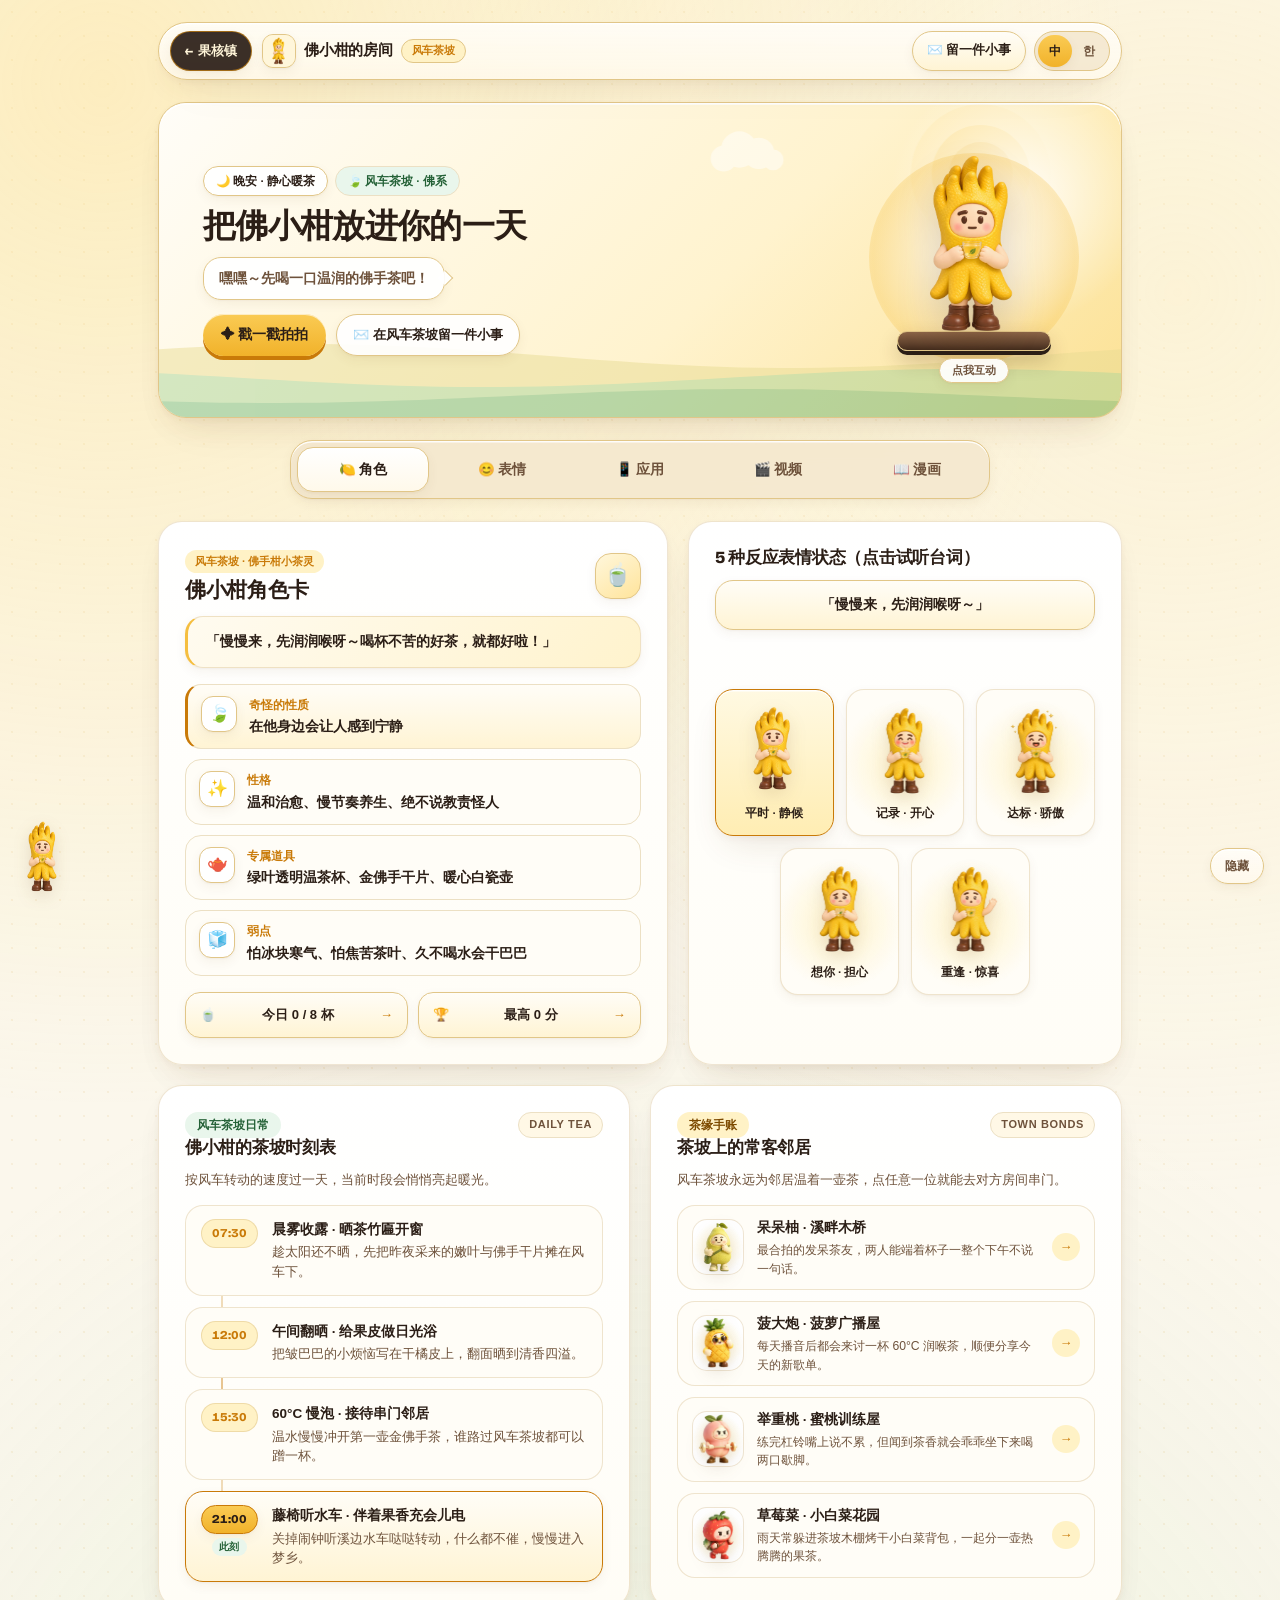
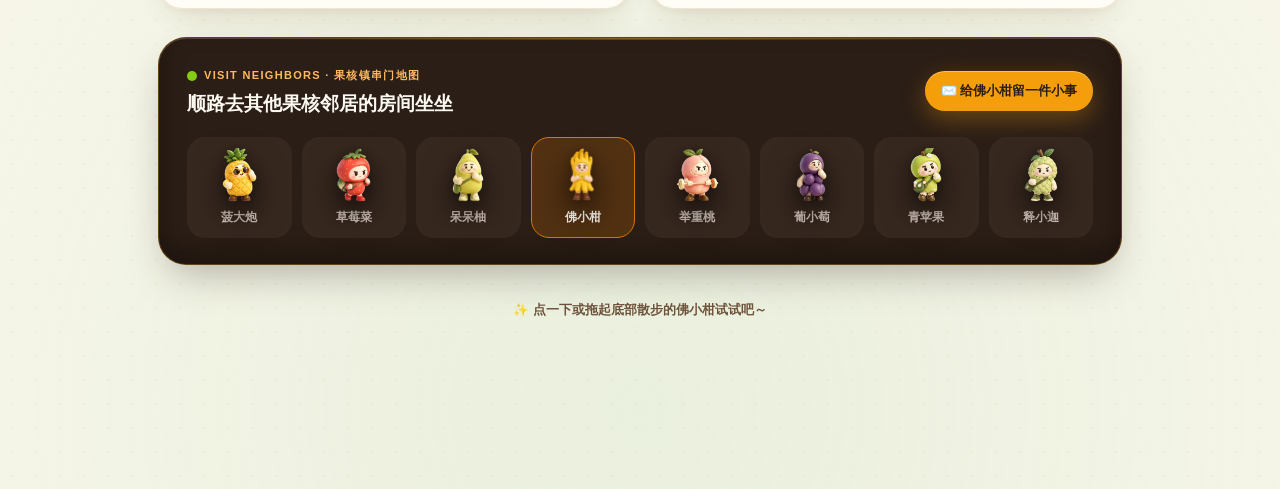
==== commit 40b9d32e: "[Commit to main] → [Pull origin] → [Push origin]" ====
--- a/characters/foxiaogan/index.html
+++ b/characters/foxiaogan/index.html
@@ -83,7 +83,7 @@
       <button type="button" class="tab-btn" role="tab" aria-selected="false" data-tab="comics" data-i18n="tabComics">📖 漫画</button>
     </nav>
 
-    <!-- Tab 1: Character Profile & Expressions (2-column bento on desktop) -->
+    <!-- Tab 1: Character Profile, Expressions, Daily Schedule & Neighbors -->
     <section class="tab-panel" id="panel-profile">
       <div class="profile-bento">
         <article class="profile-card">
@@ -149,10 +149,155 @@
           <div class="expr-grid" id="exprGrid"></div>
         </article>
       </div>
+
+      <!-- Profile Bottom Row: Daily Tea Hill Routine + Neighbor Tea Bonds -->
+      <div class="fg-extra-grid">
+        <article class="profile-card">
+          <div class="short-card-head">
+            <span class="badge-pill badge-b" data-i18n="schedBadge">风车茶坡日常</span>
+            <span class="ep-tag">DAILY TEA</span>
+          </div>
+          <h2 class="section-title" data-i18n="schedTitle">佛小柑的茶坡时刻表</h2>
+          <p class="short-desc" data-i18n="schedLead">按风车转动的速度过一天，当前时段会悄悄亮起暖光。</p>
+
+          <ol class="tea-schedule" id="teaSchedule">
+            <li class="tea-slot" data-slot="morning">
+              <div class="tea-slot__rail">
+                <span class="tea-slot__time">07:30</span>
+                <span class="tea-slot__now" data-i18n="slotNowBadge">此刻</span>
+              </div>
+              <div class="tea-slot__body">
+                <strong data-i18n="slot1Title">晨雾收露 · 晒茶竹匾开窗</strong>
+                <p data-i18n="slot1Desc">趁太阳还不晒，先把昨夜采来的嫩叶与佛手干片摊在风车下。</p>
+              </div>
+            </li>
+            <li class="tea-slot" data-slot="noon">
+              <div class="tea-slot__rail">
+                <span class="tea-slot__time">12:00</span>
+                <span class="tea-slot__now" data-i18n="slotNowBadge">此刻</span>
+              </div>
+              <div class="tea-slot__body">
+                <strong data-i18n="slot2Title">午间翻晒 · 给果皮做日光浴</strong>
+                <p data-i18n="slot2Desc">把皱巴巴的小烦恼写在干橘皮上，翻面晒到清香四溢。</p>
+              </div>
+            </li>
+            <li class="tea-slot" data-slot="afternoon">
+              <div class="tea-slot__rail">
+                <span class="tea-slot__time">15:30</span>
+                <span class="tea-slot__now" data-i18n="slotNowBadge">此刻</span>
+              </div>
+              <div class="tea-slot__body">
+                <strong data-i18n="slot3Title">60°C 慢泡 · 接待串门邻居</strong>
+                <p data-i18n="slot3Desc">温水慢慢冲开第一壶金佛手茶，谁路过风车茶坡都可以蹭一杯。</p>
+              </div>
+            </li>
+            <li class="tea-slot" data-slot="night">
+              <div class="tea-slot__rail">
+                <span class="tea-slot__time">21:00</span>
+                <span class="tea-slot__now" data-i18n="slotNowBadge">此刻</span>
+              </div>
+              <div class="tea-slot__body">
+                <strong data-i18n="slot4Title">藤椅听水车 · 伴着果香充会儿电</strong>
+                <p data-i18n="slot4Desc">关掉闹钟听溪边水车哒哒转动，什么都不催，慢慢进入梦乡。</p>
+              </div>
+            </li>
+          </ol>
+        </article>
+
+        <article class="profile-card">
+          <div class="short-card-head">
+            <span class="badge-pill badge-a" data-i18n="bondsBadge">茶缘手账</span>
+            <span class="ep-tag">TOWN BONDS</span>
+          </div>
+          <h2 class="section-title" data-i18n="bondsTitle">茶坡上的常客邻居</h2>
+          <p class="short-desc" data-i18n="bondsLead">风车茶坡永远为邻居温着一壶茶，点任意一位就能去对方房间串门。</p>
+          <div class="tea-bonds-list">
+            <a class="tea-bond-item" href="../../room.html?role=pomelo">
+              <span class="tea-bond-avatar">
+                <img src="../../assets/char-pomelo.png" alt="呆呆柚" width="44" height="52" loading="lazy" />
+              </span>
+              <div class="tea-bond-copy">
+                <strong data-i18n="bond1Name">呆呆柚 · 溪畔木桥</strong>
+                <p data-i18n="bond1Desc">最合拍的发呆茶友，两人能端着杯子一整个下午不说一句话。</p>
+              </div>
+              <span class="tea-bond-arrow" aria-hidden="true">→</span>
+            </a>
+            <a class="tea-bond-item" href="../../room.html?role=pineapple">
+              <span class="tea-bond-avatar">
+                <img src="../../assets/char-pineapple.png" alt="菠大炮" width="44" height="52" loading="lazy" />
+              </span>
+              <div class="tea-bond-copy">
+                <strong data-i18n="bond2Name">菠大炮 · 菠萝广播屋</strong>
+                <p data-i18n="bond2Desc">每天播音后都会来讨一杯 60°C 润喉茶，顺便分享今天的新歌单。</p>
+              </div>
+              <span class="tea-bond-arrow" aria-hidden="true">→</span>
+            </a>
+            <a class="tea-bond-item" href="../../room.html?role=peach">
+              <span class="tea-bond-avatar">
+                <img src="../../assets/char-peach.png" alt="举重桃" width="44" height="52" loading="lazy" />
+              </span>
+              <div class="tea-bond-copy">
+                <strong data-i18n="bond3Name">举重桃 · 蜜桃训练屋</strong>
+                <p data-i18n="bond3Desc">练完杠铃嘴上说不累，但闻到茶香就会乖乖坐下来喝两口歇脚。</p>
+              </div>
+              <span class="tea-bond-arrow" aria-hidden="true">→</span>
+            </a>
+            <a class="tea-bond-item" href="../../room.html?role=strawberry">
+              <span class="tea-bond-avatar">
+                <img src="../../assets/char-strawberry.png" alt="草莓菜" width="44" height="52" loading="lazy" />
+              </span>
+              <div class="tea-bond-copy">
+                <strong data-i18n="bond4Name">草莓菜 · 小白菜花园</strong>
+                <p data-i18n="bond4Desc">雨天常躲进茶坡木棚烤干小白菜背包，一起分一壶热腾腾的果茶。</p>
+              </div>
+              <span class="tea-bond-arrow" aria-hidden="true">→</span>
+            </a>
+          </div>
+        </article>
+      </div>
     </section>
 
-    <!-- Tab 2: Stickers Tab (24 Transparent Expression Stickers + Full Sheet) -->
+    <!-- Tab 2: Stickers Tab (Interactive Mood Picker + 24 Transparent Stickers + Full Sheet) -->
     <section class="tab-panel hidden" id="panel-stickers">
+      <!-- New Interactive Mood Sticker Picker -->
+      <article class="sticker-card mood-picker-card">
+        <div class="short-card-head">
+          <span class="badge-pill badge-b" data-i18n="pickerBadge">互动抽签 · 零压力</span>
+          <span class="ep-tag">MOOD PICK</span>
+        </div>
+        <div class="mood-picker-layout">
+          <div class="mood-picker-left">
+            <h2 class="short-title" data-i18n="pickerTitle">抽一枚此刻心情贴纸</h2>
+            <p class="short-desc" data-i18n="pickerDesc">不知道发什么回复给朋友？选一个此刻状态，或者让佛小柑随机替你挑一枚透明贴纸。</p>
+
+            <div class="scene-chips" role="group" aria-label="聊天常用场景">
+              <button type="button" class="scene-chip" data-pick-sticker="6" data-i18n="sceneGreet">☀️ 早安打招呼</button>
+              <button type="button" class="scene-chip" data-pick-sticker="7" data-i18n="sceneTea">🍵 约喝一杯茶</button>
+              <button type="button" class="scene-chip" data-pick-sticker="11" data-i18n="sceneMeeting">😤 拒绝临时加会</button>
+              <button type="button" class="scene-chip" data-pick-sticker="20" data-i18n="sceneRelax">🌿 下班慢慢躺</button>
+              <button type="button" class="scene-chip" data-pick-sticker="13" data-i18n="sceneCheer">💛 给朋友打气</button>
+            </div>
+
+            <div class="mood-picker-actions">
+              <button type="button" class="hero-btn-primary" id="randomStickerBtn" data-i18n="pickerDrawBtn">✦ 随机抽一枚贴纸</button>
+              <button type="button" class="hero-btn-ghost" id="copyPickedQuoteBtn" data-i18n="pickerCopyBtn">复制这句台词</button>
+            </div>
+          </div>
+
+          <div class="mood-picker-stage" id="moodPickerStage">
+            <img id="pickedStickerImg" src="./assets/stickers/08_tea.png" alt="喝茶" width="118" height="118" />
+            <div class="mood-picker-info">
+              <strong id="pickedStickerName">喝茶</strong>
+              <p id="pickedStickerQuote">「吨吨吨～60°C 佛手茶最香啦！」</p>
+              <div class="mood-picker-links">
+                <button type="button" class="mini-link-btn" id="openPickedLightboxBtn" data-i18n="pickerZoomBtn">查看大图</button>
+                <a class="mini-link-btn" id="downloadPickedBtn" href="./assets/stickers/08_tea.png" download="foxiaogan-08_tea.png" data-i18n="pickerSaveBtn">⬇ 保存 PNG</a>
+              </div>
+            </div>
+          </div>
+        </div>
+      </article>
+
       <article class="sticker-card">
         <div class="short-card-head">
           <span class="badge-pill badge-a" data-i18n="stickerPackBadge">表情包 · 24 款</span>
@@ -189,7 +334,7 @@
       </article>
     </section>
 
-    <!-- Tab 3: Apps Tab -->
+    <!-- Tab 3: Apps Tab (App A, App B + New 60°C Tea Steep Timer + 3 Tea Recipes) -->
     <main class="tab-panel hidden" id="panel-apps">
       <div class="app-cards">
         <!-- App A: Record App -->
@@ -260,6 +405,80 @@
         </article>
       </div>
 
+      <!-- New Built-in Interactive Tool + Tea Recipes -->
+      <div class="fg-extra-grid">
+        <article class="app-card tea-timer-card">
+          <div class="app-card-top">
+            <span class="badge-pill badge-b" data-i18n="timerBadge">房内小工具</span>
+            <span class="ep-tag">60°C TIMER</span>
+          </div>
+          <h2 class="app-name" data-i18n="timerTitle">60°C 泡茶呼吸计时器</h2>
+          <p class="short-desc" data-i18n="timerDesc">趁温水舒展茶叶的间隙，跟着佛小柑慢慢呼吸、放松一下肩膀。</p>
+
+          <div class="timer-presets" role="group" aria-label="计时时长选择">
+            <button type="button" class="filter-chip active" data-timer-sec="30" data-i18n="timer30s">30 秒喘口气</button>
+            <button type="button" class="filter-chip" data-timer-sec="60" data-i18n="timer60s">1 分钟慢泡</button>
+            <button type="button" class="filter-chip" data-timer-sec="180" data-i18n="timer180s">3 分钟静心</button>
+          </div>
+
+          <div class="timer-stage">
+            <div class="timer-ring-wrap">
+              <svg class="timer-ring-svg" viewBox="0 0 120 120" aria-hidden="true">
+                <circle class="timer-ring-bg" cx="60" cy="60" r="50"></circle>
+                <circle class="timer-ring-fg" id="teaTimerRing" cx="60" cy="60" r="50" stroke-dasharray="314.16" stroke-dashoffset="0"></circle>
+              </svg>
+              <div class="timer-readout">
+                <strong id="teaTimerDisplay">00:30</strong>
+                <span id="teaTimerPhase" data-i18n="timerReady">准备泡茶</span>
+              </div>
+            </div>
+
+            <div class="timer-companion">
+              <img id="teaTimerImg" src="./assets/expressions/base.png" alt="佛小柑" width="66" height="88" />
+              <p id="teaTimerCue" data-i18n="timerCueIdle">调好 60°C 温水，按下开始一起慢呼吸吧～</p>
+            </div>
+          </div>
+
+          <div class="timer-controls">
+            <button type="button" class="hero-btn-primary" id="teaTimerStartBtn" data-i18n="timerStartBtn">✦ 开始泡茶计时</button>
+            <button type="button" class="hero-btn-ghost" id="teaTimerResetBtn" data-i18n="timerResetBtn">重置</button>
+          </div>
+        </article>
+
+        <article class="app-card">
+          <div class="app-card-top">
+            <span class="badge-pill badge-a" data-i18n="recipesBadge">茶坡配方笺</span>
+            <span class="ep-tag">3 RECIPES</span>
+          </div>
+          <h2 class="app-name" data-i18n="recipesTitle">佛小柑的 3 道暖心茶方</h2>
+          <p class="short-desc" data-i18n="recipesLead">不讲究繁琐茶道，只要一杯热乎乎、喝着舒服就好。</p>
+
+          <div class="recipe-list">
+            <div class="recipe-item">
+              <div class="recipe-item__head">
+                <strong data-i18n="rec1Name">01 · 经典 60°C 金佛手温茶</strong>
+                <span class="ep-tag">60°C · 2min</span>
+              </div>
+              <p data-i18n="rec1Desc">2 片干佛手配清甜温水，微甘不涩，最适合早起润喉。</p>
+            </div>
+            <div class="recipe-item">
+              <div class="recipe-item__head">
+                <strong data-i18n="rec2Name">02 · 午后清风薄荷柑皮饮</strong>
+                <span class="ep-tag">65°C · 3min</span>
+              </div>
+              <p data-i18n="rec2Desc">下午三点犯困时的温柔替代，清爽柑橘香悄悄赶走疲惫。</p>
+            </div>
+            <div class="recipe-item">
+              <div class="recipe-item__head">
+                <strong data-i18n="rec3Name">03 · 晚安洋甘菊佛手暖茶</strong>
+                <span class="ep-tag">60°C · 3min</span>
+              </div>
+              <p data-i18n="rec3Desc">零咖啡因睡前伴侣，捧在手里暖一暖掌心，准备安心入梦。</p>
+            </div>
+          </div>
+        </article>
+      </div>
+
       <!-- Compact Collapsible PWA Install Guide -->
       <details class="pwa-tip-card">
         <summary class="pwa-summary" data-i18n="pwaTitle">📲 添加到手机主屏（像原生 App 一样使用）</summary>
@@ -267,7 +486,7 @@
       </details>
     </main>
 
-    <!-- Tab 4: Shorts Tab -->
+    <!-- Tab 4: Shorts Tab (2 Videos + Quotes Strip + Upcoming EP.03/04 Teasers) -->
     <section class="tab-panel hidden" id="panel-shorts">
       <div class="shorts-feed">
         <!-- Short 01 -->
@@ -339,10 +558,107 @@
             <a id="short2HdLink" class="short-action-link" href="./shorts/deliverables/foshou-short02-zh.mp4" download data-i18n="downloadHd">⬇ 下载高清视频</a>
           </div>
         </article>
-      </div>
+
+        <!-- Short 03 -->
+        <article class="short-card">
+          <div class="short-card-head">
+            <span class="badge-pill badge-a" data-i18n="short3Badge">漫画短片 · 15秒</span>
+            <span class="ep-tag">EP.03</span>
+          </div>
+          <h2 class="short-title" data-i18n="short3Title">今晚十点，准时睡觉！</h2>
+          <p class="short-desc" data-i18n="short3Desc">睡前立下早睡 flag，喝完安神茶绝不看手机……结果凌晨两点十五分还在被窝刷泡茶法！</p>
+
+          <div class="short-stage is-paused" data-stage-video="shortVideo3">
+            <video
+              id="shortVideo3"
+              class="short-video"
+              src="./shorts/web/foshou-short03-zh-720.mp4"
+              poster="./shorts/deliverables/foshou-short03-cover-zh.png"
+              playsinline
+              muted
+              loop
+              preload="metadata"
+            ></video>
+            <div class="short-paused-badge" aria-hidden="true">▶</div>
+            <div class="short-overlay-controls">
+              <button type="button" class="short-ctl-btn" data-toggle-mute="shortVideo3" aria-label="切换声音">🔇 <span data-i18n="soundMuted">静音</span></button>
+              <button type="button" class="short-ctl-btn" data-toggle-play="shortVideo3" aria-label="播放或暂停">▶</button>
+            </div>
+            <div class="short-progress-track" aria-hidden="true">
+              <div class="short-progress-fill" id="shortProg3"></div>
+            </div>
+          </div>
+
+          <div class="short-actions">
+            <a id="short3HdLink" class="short-action-link" href="./shorts/deliverables/foshou-short03-zh.mp4" download data-i18n="downloadHd">⬇ 下载高清视频</a>
+          </div>
+        </article>
+
+        <!-- Short 04 -->
+        <article class="short-card">
+          <div class="short-card-head">
+            <span class="badge-pill badge-b" data-i18n="short4Badge">日常 POV · 9秒</span>
+            <span class="ep-tag">EP.04</span>
+          </div>
+          <h2 class="short-title" data-i18n="short4Title">闹钟没响惊醒，结果今天是周日?!</h2>
+          <p class="short-desc" data-i18n="short4Desc">以为睡过头早八要迟到了，抬头一看台历原来是周日——慢慢来，先泡杯 60°C 温茶再继续躺！</p>
+
+          <div class="short-stage is-paused" data-stage-video="shortVideo4">
+            <video
+              id="shortVideo4"
+              class="short-video"
+              src="./shorts/web/foshou-short04-zh-720.mp4"
+              poster="./shorts/deliverables/foshou-short04-cover-zh.png"
+              playsinline
+              muted
+              loop
+              preload="metadata"
+            ></video>
+            <div class="short-paused-badge" aria-hidden="true">▶</div>
+            <div class="short-overlay-controls">
+              <button type="button" class="short-ctl-btn" data-toggle-mute="shortVideo4" aria-label="切换声音">🔇 <span data-i18n="soundMuted">静音</span></button>
+              <button type="button" class="short-ctl-btn" data-toggle-play="shortVideo4" aria-label="播放或暂停">▶</button>
+            </div>
+            <div class="short-progress-track" aria-hidden="true">
+              <div class="short-progress-fill" id="shortProg4"></div>
+            </div>
+          </div>
+
+          <div class="short-actions">
+            <a id="short4HdLink" class="short-action-link" href="./shorts/deliverables/foshou-short04-zh.mp4" download data-i18n="downloadHd">⬇ 下载高清视频</a>
+          </div>
+        </article>
+      </div>
+
+      <!-- New Shorts Extras: Upcoming Storyboard Teasers -->
+      <article class="short-card upcoming-wide-card">
+        <div class="short-card-head">
+          <span class="badge-pill badge-b" data-i18n="teaserBadge">下集筹备预告</span>
+          <span class="ep-tag">UPCOMING</span>
+        </div>
+        <h2 class="short-title" data-i18n="shortTeaserTitle">风车茶坡 · 正在画的新短片</h2>
+        <div class="teaser-list teaser-list--duo">
+          <div class="teaser-item">
+            <img src="./assets/stickers/21_relax.png" alt="" width="54" height="54" loading="lazy" />
+            <div>
+              <span class="ep-tag">EP.05</span>
+              <strong data-i18n="ep3Title">《风车转慢了一拍》</strong>
+              <p data-i18n="ep3Desc">呆呆柚上坡发呆，连风车叶片和飘散的茶香也跟着慢成 0.5 倍速。</p>
+            </div>
+          </div>
+          <div class="teaser-item">
+            <img src="./assets/stickers/08_tea.png" alt="" width="54" height="54" loading="lazy" />
+            <div>
+              <span class="ep-tag">EP.06</span>
+              <strong data-i18n="ep4Title">《雨天木棚里的双人壶》</strong>
+              <p data-i18n="ep4Desc">突如其来的阵雨里，替淋湿的草莓菜烤干小白菜背包，一起分一壶暖茶。</p>
+            </div>
+          </div>
+        </div>
+      </article>
     </section>
 
-    <!-- Tab 5: Comics Tab -->
+    <!-- Tab 5: Comics Tab (4 Comics + Extended Tea Notes + Upcoming NO.05/06 Sketchbook) -->
     <section class="tab-panel hidden" id="panel-comics">
       <div class="comics-feed">
         <!-- Comic 01 -->
@@ -380,6 +696,111 @@
 
           <div class="short-actions">
             <a id="comicDl2" class="short-action-link" href="./comics/comic02-zh.jpg" download="foxiaogan-comic02-zh.jpg" data-i18n="downloadComic">⬇ 保存漫画图片</a>
+          </div>
+        </article>
+
+        <!-- Comic 03 -->
+        <article class="comic-card">
+          <div class="short-card-head">
+            <span class="badge-pill badge-a" data-i18n="comic3Badge">四格漫画 · 第 3 话</span>
+            <span class="ep-tag">NO.03</span>
+          </div>
+          <h2 class="short-title" data-i18n="comic3Title">今晚一定要早睡！</h2>
+          <p class="short-desc" data-i18n="comic3Desc">喝完安神茶把手机反扣桌面，信誓旦旦十点睡——直到凌晨 02:15 被窝亮起熟悉微光……</p>
+
+          <button type="button" class="comic-frame-btn" data-open-comic="3" data-i18n-aria="comicZoomHint" aria-label="查看大图">
+            <img id="comicImg3" class="comic-img" src="./comics/comic03-zh.jpg" alt="佛小柑四格漫画第3话" loading="lazy" />
+            <span class="comic-zoom-hint" data-i18n="comicZoomHint">🔍 点击查看大图</span>
+          </button>
+
+          <div class="short-actions">
+            <a id="comicDl3" class="short-action-link" href="./comics/comic03-zh.jpg" download="foxiaogan-comic03-zh.jpg" data-i18n="downloadComic">⬇ 保存漫画图片</a>
+          </div>
+        </article>
+
+        <!-- Comic 04 -->
+        <article class="comic-card">
+          <div class="short-card-head">
+            <span class="badge-pill badge-b" data-i18n="comic4Badge">四格漫画 · 第 4 话</span>
+            <span class="ep-tag">NO.04</span>
+          </div>
+          <h2 class="short-title" data-i18n="comic4Title">茶叶放久了怎么没香味了？</h2>
+          <p class="short-desc" data-i18n="comic4Desc">透明罐晒太阳又挨着热蒸汽？佛小柑的锁香干货：避光密封放阴凉处，远离水汽才留香！</p>
+
+          <button type="button" class="comic-frame-btn" data-open-comic="4" data-i18n-aria="comicZoomHint" aria-label="查看大图">
+            <img id="comicImg4" class="comic-img" src="./comics/comic04-zh.jpg" alt="佛小柑四格漫画第4话" loading="lazy" />
+            <span class="comic-zoom-hint" data-i18n="comicZoomHint">🔍 点击查看大图</span>
+          </button>
+
+          <div class="short-actions">
+            <a id="comicDl4" class="short-action-link" href="./comics/comic04-zh.jpg" download="foxiaogan-comic04-zh.jpg" data-i18n="downloadComic">⬇ 保存漫画图片</a>
+          </div>
+        </article>
+      </div>
+
+      <!-- New Comics Extras: Author's Tea Notes + Upcoming NO.05/06 Sketchbook -->
+      <div class="fg-extra-grid">
+        <article class="comic-card">
+          <div class="short-card-head">
+            <span class="badge-pill badge-a" data-i18n="notesBadge">漫画延伸手记</span>
+            <span class="ep-tag">TEA NOTES</span>
+          </div>
+          <h2 class="short-title" data-i18n="notesTitle">读完四格 · 佛小柑的泡茶小抄</h2>
+          <div class="recipe-list">
+            <div class="recipe-item">
+              <div class="recipe-item__head">
+                <strong data-i18n="note1Title">第 1 话延伸 · 睡回笼觉也不必自责</strong>
+                <span class="ep-tag">NO.01</span>
+              </div>
+              <p data-i18n="note1Desc">冥想睡着说明身体真的很想充电，醒来伸个大懒腰、喝两口温水就已经满分啦。</p>
+            </div>
+            <div class="recipe-item">
+              <div class="recipe-item__head">
+                <strong data-i18n="note2Title">第 2 话延伸 · 为什么 60°C 温水最清香？</strong>
+                <span class="ep-tag">NO.02</span>
+              </div>
+              <p data-i18n="note2Desc">滚烫开水会把柑橘表皮的苦味素瞬间烫出，用略烫手又可入口的 60°C 慢泡，果香才最柔和。</p>
+            </div>
+            <div class="recipe-item">
+              <div class="recipe-item__head">
+                <strong data-i18n="note3Title">第 3 话延伸 · 睡前少刷屏的小窍门</strong>
+                <span class="ep-tag">NO.03</span>
+              </div>
+              <p data-i18n="note3Desc">给手机在书桌留一个“睡前小床”，把手机放在够不着的充电处，自然就更容易早点合眼啦。</p>
+            </div>
+            <div class="recipe-item">
+              <div class="recipe-item__head">
+                <strong data-i18n="note4Title">第 4 话延伸 · 干茶叶与柑片怎么保存？</strong>
+                <span class="ep-tag">NO.04</span>
+              </div>
+              <p data-i18n="note4Desc">干茶叶极易吸湿吸味，选不透光的密封陶瓷罐或铁罐放阴凉橱柜，远离烧水壶和阳光直射即可。</p>
+            </div>
+          </div>
+        </article>
+
+        <article class="comic-card">
+          <div class="short-card-head">
+            <span class="badge-pill badge-b" data-i18n="comicNextBadge">下话草稿本</span>
+            <span class="ep-tag">COMING SOON</span>
+          </div>
+          <h2 class="short-title" data-i18n="comicNextTitle">四格漫画 · 连载分镜预告</h2>
+          <div class="teaser-list">
+            <div class="teaser-item">
+              <img src="./assets/stickers/17_think.png" alt="" width="54" height="54" loading="lazy" />
+              <div>
+                <span class="ep-tag">NO.05</span>
+                <strong data-i18n="c3Title">《晒在竹匾上的小烦恼》</strong>
+                <p data-i18n="c3Desc">把今天皱巴巴的心情写在干橘皮上晒一晒太阳，傍晚收回来时只剩甜甜柑橘香。</p>
+              </div>
+            </div>
+            <div class="teaser-item">
+              <img src="./assets/stickers/10_confused.png" alt="" width="54" height="54" loading="lazy" />
+              <div>
+                <span class="ep-tag">NO.06</span>
+                <strong data-i18n="c4Title">《谁偷喝了壶底最后一口茶》</strong>
+                <p data-i18n="c4Desc">白瓷茶壶莫名见底，茶坡小路上留下一串暖黄色的神秘脚印，线索直指广播屋！</p>
+              </div>
+            </div>
           </div>
         </article>
       </div>
@@ -441,6 +862,9 @@
     </footer>
   </div>
 
+  <!-- Subtle Room Toast for Copy & Timer Completion -->
+  <div class="fg-toast" id="fgToast" role="status" aria-live="polite"></div>
+
   <!-- Full-Screen Lightbox (Comics, Sticker Sheet & Individual Stickers) -->
   <div class="comic-lightbox hidden" id="comicLightbox" role="dialog" aria-modal="true" data-i18n-aria="ariaLightbox" aria-label="大图预览">
     <button type="button" class="lightbox-close" id="lightboxClose" data-i18n-aria="ariaCloseLightbox" aria-label="关闭大图">✕</button>
--- a/css/common.css
+++ b/css/common.css
@@ -262,6 +262,17 @@
   --fg-shadow-figure: drop-shadow(0 14px 18px rgba(96, 61, 24, 0.22));
   --fg-shadow-tile-img: drop-shadow(0 5px 8px rgba(96, 61, 24, 0.14));
   --fg-shadow-wood-card: 0 18px 40px -12px rgba(43, 30, 22, 0.34);
+  --fg-border-hairline: rgba(181, 137, 56, 0.22);
+  --fg-border-hover: rgba(201, 122, 8, 0.48);
+  --fg-shadow-card-refined: 0 2px 6px rgba(96, 61, 24, 0.04), 0 14px 32px -12px rgba(96, 61, 24, 0.11), 0 24px 48px -22px rgba(96, 61, 24, 0.08);
+  --fg-shadow-card-hover: 0 6px 14px rgba(96, 61, 24, 0.06), 0 22px 44px -14px rgba(96, 61, 24, 0.16);
+  --fg-shadow-btn-main-hover: 0 5px 0 #C97A08, 0 12px 24px -6px rgba(201, 122, 8, 0.28), inset 0 1px 0 rgba(255, 255, 255, 0.78);
+  --fg-shadow-btn-sub-hover: 0 5px 0 #C79622, 0 12px 24px -6px rgba(199, 150, 34, 0.24), inset 0 1px 0 rgba(255, 255, 255, 0.82);
+  --fg-grad-bar-glass: linear-gradient(180deg, rgba(255, 253, 248, 0.92) 0%, rgba(255, 249, 236, 0.86) 100%);
+  --fg-grad-tab-active: linear-gradient(180deg, #FFFFFF 0%, #FFF9EA 100%);
+  --fg-grad-expr-halo: radial-gradient(circle at 50% 52%, rgba(255, 242, 198, 0.92) 0%, rgba(255, 242, 198, 0) 68%);
+  --fg-grad-timeline: linear-gradient(180deg, rgba(225, 198, 136, 0.25) 0%, rgba(201, 122, 8, 0.45) 50%, rgba(225, 198, 136, 0.25) 100%);
+  --fg-focus-ring: 0 0 0 3px rgba(245, 190, 63, 0.42), 0 0 0 5px rgba(201, 122, 8, 0.16);
 }
 
 /* 角色单一主色局部作用域映射 */
--- a/characters/foxiaogan/style.css
+++ b/characters/foxiaogan/style.css
@@ -47,7 +47,12 @@
 }
 
 /* Smooth Tab Panel Entrance */
+main {
+  padding-top: 0;
+}
+
 .tab-panel {
+  padding-top: 0;
   animation: panelFadeUp 0.28s var(--ease-gentle);
 }
 
@@ -62,22 +67,28 @@
   }
 }
 
+/* ======================== 全局键盘焦点与可访问性 ======================== */
+:where(a, button, summary, [tabindex]):focus-visible {
+  outline: none;
+  box-shadow: var(--fg-focus-ring);
+}
+
 /* ======================== 顶部暖光浮起导航条 ======================== */
 .top-bar {
   position: sticky;
-  top: 10px;
+  top: 12px;
   z-index: 30;
   display: flex;
   align-items: center;
   justify-content: space-between;
   gap: 10px;
-  padding: 8px 10px;
-  border-radius: var(--radius-pill);
-  background: var(--fg-card-translucent);
-  backdrop-filter: blur(14px);
-  -webkit-backdrop-filter: blur(14px);
-  border: 1.5px solid var(--fg-border-strong);
-  box-shadow: var(--fg-shadow-md), var(--fg-shadow-inset-white);
+  padding: 8px 11px;
+  border-radius: var(--radius-pill);
+  background: var(--fg-grad-bar-glass);
+  backdrop-filter: blur(18px) saturate(1.2);
+  -webkit-backdrop-filter: blur(18px) saturate(1.2);
+  border: 1px solid var(--fg-border-strong);
+  box-shadow: var(--fg-shadow-card-refined), var(--fg-shadow-inset-white);
 }
 
 .top-left {
@@ -283,20 +294,30 @@
   position: relative;
   overflow: hidden;
   background: var(--fg-grad-hero);
-  border: 1.5px solid var(--fg-border-strong);
+  border: 1px solid var(--fg-border-strong);
   border-radius: var(--radius-xl);
-  padding: 22px 18px 20px;
+  padding: 24px 20px 22px;
   display: flex;
   align-items: center;
   justify-content: space-between;
-  gap: 16px;
-  box-shadow: var(--fg-shadow-lg), var(--fg-shadow-inset-white);
+  gap: 18px;
+  box-shadow: var(--fg-shadow-card-refined), var(--fg-shadow-inset-white);
+}
+
+.hero-card::after {
+  content: '';
+  position: absolute;
+  inset: 0;
+  border-radius: inherit;
+  pointer-events: none;
+  box-shadow: var(--fg-shadow-inset-white);
+  z-index: 3;
 }
 
 @media (min-width: 860px) {
   .hero-card {
-    padding: 34px 40px 32px;
-    gap: 36px;
+    padding: 36px 44px 34px;
+    gap: 40px;
   }
 }
 
@@ -460,7 +481,8 @@
 
 .hero-btn-primary:hover {
   filter: brightness(1.03);
-  transform: translateY(-1px);
+  transform: translateY(-2px);
+  box-shadow: var(--fg-shadow-btn-main-hover);
 }
 
 .hero-btn-primary:active {
@@ -625,18 +647,19 @@
 .tab-bar {
   display: grid;
   grid-template-columns: repeat(5, minmax(0, 1fr));
-  gap: 5px;
+  gap: 6px;
   background: var(--fg-surface-pill);
-  backdrop-filter: blur(12px);
-  padding: 5px;
+  backdrop-filter: blur(14px);
+  -webkit-backdrop-filter: blur(14px);
+  padding: 6px;
   border-radius: 22px;
-  border: 1.5px solid var(--fg-border-strong);
-  box-shadow: var(--fg-shadow-sm);
+  border: 1px solid var(--fg-border-strong);
+  box-shadow: var(--fg-shadow-sm), var(--fg-shadow-inset-white);
 }
 
 @media (min-width: 860px) {
   .tab-bar {
-    max-width: 680px;
+    max-width: 700px;
     width: 100%;
     margin: 0 auto;
     padding: 6px;
@@ -645,13 +668,14 @@
 }
 
 .tab-btn {
-  min-height: 44px;
-  padding: 0 6px;
+  min-height: 45px;
+  padding: 0 8px;
   border-radius: 16px;
   background: transparent;
+  border: 1px solid transparent;
   color: var(--fg-ink-muted);
   font-family: var(--font-display);
-  font-size: 13px;
+  font-size: 13.5px;
   font-weight: 800;
   white-space: nowrap;
 }
@@ -662,7 +686,8 @@
 }
 
 .tab-btn.active {
-  background: var(--fg-card);
+  background: var(--fg-grad-tab-active);
+  border-color: var(--fg-border-strong);
   color: var(--fg-ink);
   box-shadow: var(--fg-shadow-sm), var(--fg-shadow-inset-white);
 }
@@ -693,17 +718,22 @@
 
 .profile-card {
   background: var(--fg-grad-card);
-  border: 1.5px solid var(--fg-border);
+  border: 1px solid var(--fg-border-hairline);
   border-radius: var(--radius-lg);
-  padding: 20px 18px;
-  box-shadow: var(--fg-shadow-md), var(--fg-shadow-inset-white);
+  padding: 22px 20px;
+  box-shadow: var(--fg-shadow-card-refined), var(--fg-shadow-inset-white);
   display: flex;
   flex-direction: column;
+  transition: border-color 0.2s ease, box-shadow 0.22s ease;
+}
+
+.profile-card:hover {
+  border-color: var(--fg-border-strong);
 }
 
 @media (min-width: 860px) {
   .profile-card {
-    padding: 24px 24px;
+    padding: 26px 26px;
   }
 }
 
@@ -756,15 +786,17 @@
 
 .profile-motto {
   margin: 0 0 16px;
-  padding: 13px 16px;
+  padding: 14px 18px;
   border-radius: var(--radius-md);
   background: var(--fg-grad-motto);
-  border: 1px solid var(--fg-border-strong);
+  border: 1px solid var(--fg-border-hairline);
+  border-left: 3.5px solid var(--fg-main);
   font-family: var(--font-display);
   font-size: 14px;
   font-weight: 700;
   color: var(--fg-ink);
-  line-height: 1.55;
+  line-height: 1.6;
+  box-shadow: var(--fg-shadow-sm);
 }
 
 .char-dl {
@@ -897,27 +929,30 @@
 
 .expr-btn {
   flex: 0 0 calc((100% - 24px) / 3);
-  background: var(--fg-card-soft);
-  border: 1.5px solid var(--fg-border);
+  position: relative;
+  overflow: hidden;
+  background: var(--fg-grad-expr-halo), var(--fg-card-soft);
+  border: 1px solid var(--fg-border-hairline);
   border-radius: var(--radius-md);
-  padding: 15px 6px 12px;
+  padding: 16px 6px 13px;
   display: flex;
   flex-direction: column;
   align-items: center;
   gap: 8px;
   color: var(--fg-ink);
+  box-shadow: var(--fg-shadow-sm);
 }
 
 .expr-btn:hover {
-  border-color: var(--fg-main-deep);
-  transform: translateY(-3px);
-  box-shadow: var(--fg-shadow-sm);
+  border-color: var(--fg-border-hover);
+  transform: translateY(-4px);
+  box-shadow: var(--fg-shadow-card-hover);
 }
 
 .expr-btn.active {
-  border-color: var(--fg-main-deep);
+  border: 1.5px solid var(--fg-main-deep);
   background: var(--fg-grad-tile-active);
-  box-shadow: var(--fg-shadow-md);
+  box-shadow: var(--fg-shadow-md), var(--fg-shadow-inset-white);
 }
 
 .expr-btn:active {
@@ -929,6 +964,12 @@
   height: 90px;
   object-fit: contain;
   filter: var(--fg-shadow-tile-img);
+  transition: transform 0.22s var(--ease-spring);
+}
+
+.expr-btn:hover img,
+.expr-btn.active img {
+  transform: translateY(-2px) scale(1.04);
 }
 
 .expr-btn span {
@@ -945,11 +986,11 @@
 }
 
 .sticker-card {
-  background: var(--fg-card-translucent);
-  border: 1.5px solid var(--fg-border);
+  background: var(--fg-grad-card);
+  border: 1px solid var(--fg-border-hairline);
   border-radius: var(--radius-lg);
-  padding: 20px 18px;
-  box-shadow: var(--fg-shadow-md), var(--fg-shadow-inset-white);
+  padding: 22px 20px;
+  box-shadow: var(--fg-shadow-card-refined), var(--fg-shadow-inset-white);
   display: flex;
   flex-direction: column;
   gap: 14px;
@@ -957,7 +998,7 @@
 
 @media (min-width: 860px) {
   .sticker-card {
-    padding: 24px 26px;
+    padding: 26px 28px;
   }
 }
 
@@ -1076,21 +1117,21 @@
 }
 
 .app-card {
-  background: var(--fg-card-translucent);
-  border: 1.5px solid var(--fg-border);
+  background: var(--fg-grad-card);
+  border: 1px solid var(--fg-border-hairline);
   border-radius: var(--radius-lg);
-  padding: 20px;
-  box-shadow: var(--fg-shadow-md), var(--fg-shadow-inset-white);
+  padding: 22px;
+  box-shadow: var(--fg-shadow-card-refined), var(--fg-shadow-inset-white);
   display: flex;
   flex-direction: column;
   gap: 16px;
-  transition: transform 0.2s ease, box-shadow 0.2s ease, border-color 0.2s ease;
+  transition: transform 0.22s var(--ease-gentle), box-shadow 0.22s ease, border-color 0.2s ease;
 }
 
 .app-card:hover {
   transform: translateY(-3px);
   border-color: var(--fg-border-strong);
-  box-shadow: var(--fg-shadow-lg);
+  box-shadow: var(--fg-shadow-card-hover);
 }
 
 .app-card-top {
@@ -1270,11 +1311,17 @@
 
 .open-app-btn:hover {
   filter: brightness(1.03);
+  transform: translateY(-1px);
+  box-shadow: var(--fg-shadow-btn-main-hover);
 }
 
 .open-app-btn.secondary {
   background: var(--fg-grad-btn-sub);
   box-shadow: var(--fg-shadow-btn-sub);
+}
+
+.open-app-btn.secondary:hover {
+  box-shadow: var(--fg-shadow-btn-sub-hover);
 }
 
 .open-app-btn:active {
@@ -1342,14 +1389,22 @@
 
 .short-card,
 .comic-card {
-  background: var(--fg-card-translucent);
-  border: 1.5px solid var(--fg-border);
+  background: var(--fg-grad-card);
+  border: 1px solid var(--fg-border-hairline);
   border-radius: var(--radius-lg);
-  padding: 20px;
-  box-shadow: var(--fg-shadow-md), var(--fg-shadow-inset-white);
+  padding: 22px;
+  box-shadow: var(--fg-shadow-card-refined), var(--fg-shadow-inset-white);
   display: flex;
   flex-direction: column;
   gap: 12px;
+  transition: transform 0.22s var(--ease-gentle), border-color 0.2s ease, box-shadow 0.22s ease;
+}
+
+.shorts-feed .short-card:hover,
+.comics-feed .comic-card:hover {
+  transform: translateY(-3px);
+  border-color: var(--fg-border-strong);
+  box-shadow: var(--fg-shadow-card-hover);
 }
 
 .short-card-head {
@@ -1364,7 +1419,7 @@
   font-family: var(--font-display);
   font-size: 18px;
   font-weight: 800;
-  letter-spacing: -0.01em;
+  letter-spacing: -0.015em;
   color: var(--fg-ink);
 }
 
@@ -1372,22 +1427,35 @@
   margin: 0;
   font-size: 13px;
   color: var(--fg-ink-muted);
-  line-height: 1.55;
+  line-height: 1.58;
+}
+
+@media (min-width: 820px) {
+  .shorts-feed .short-desc,
+  .comics-feed .short-desc {
+    min-height: 3.16em;
+  }
 }
 
 .short-stage {
   position: relative;
   width: 100%;
-  max-width: 300px;
-  margin: 4px auto;
+  max-width: 304px;
+  margin: 6px auto;
   aspect-ratio: 9 / 16;
-  border-radius: var(--radius-lg);
+  border-radius: 26px;
   overflow: hidden;
   background: var(--fg-main-soft);
-  border: 3px solid var(--fg-card-soft);
-  outline: 1.5px solid var(--fg-border-strong);
+  border: 4px solid var(--fg-card);
+  outline: 1px solid var(--fg-border-strong);
   box-shadow: var(--fg-shadow-lg);
   cursor: pointer;
+  transition: transform 0.24s var(--ease-gentle), box-shadow 0.24s ease;
+}
+
+.short-stage:hover {
+  transform: translateY(-2px);
+  box-shadow: var(--fg-shadow-card-hover);
 }
 
 .short-video {
@@ -1501,6 +1569,8 @@
 
 .short-action-link:hover {
   filter: brightness(1.03);
+  transform: translateY(-1px);
+  box-shadow: var(--fg-shadow-btn-main-hover);
 }
 
 .short-action-link:active {
@@ -1512,18 +1582,19 @@
   position: relative;
   display: block;
   width: 100%;
-  padding: 6px;
-  border: 1.5px solid var(--fg-border-strong);
-  border-radius: 20px;
+  padding: 8px;
+  border: 1px solid var(--fg-border-strong);
+  border-radius: 22px;
   overflow: hidden;
-  background: var(--fg-card-soft);
+  background: var(--fg-card);
   cursor: zoom-in;
-  box-shadow: var(--fg-shadow-md);
+  box-shadow: var(--fg-shadow-md), var(--fg-shadow-inset-white);
 }
 
 .comic-frame-btn:hover {
   transform: translateY(-3px);
-  box-shadow: var(--fg-shadow-lg);
+  border-color: var(--fg-border-hover);
+  box-shadow: var(--fg-shadow-card-hover);
 }
 
 .comic-frame-btn:active {
@@ -1535,6 +1606,11 @@
   width: 100%;
   height: auto;
   border-radius: 14px;
+  transition: transform 0.32s var(--ease-gentle);
+}
+
+.comic-frame-btn:hover .comic-img {
+  transform: scale(1.015);
 }
 
 .comic-zoom-hint {
@@ -1687,18 +1763,605 @@
   justify-content: center;
 }
 
+/* ======================== 五大标签新增充实模块样式 ======================== */
+.fg-extra-grid {
+  margin-top: 18px;
+  display: grid;
+  grid-template-columns: 1fr;
+  gap: 18px;
+  align-items: stretch;
+}
+
+@media (min-width: 820px) {
+  .fg-extra-grid {
+    margin-top: 20px;
+    grid-template-columns: repeat(2, minmax(0, 1fr));
+    gap: 20px;
+  }
+}
+
+/* Tab 1: 茶坡每日时刻表（暖光竖向时间轴） */
+.tea-schedule {
+  position: relative;
+  list-style: none;
+  margin: 14px 0 0;
+  padding: 0;
+  display: flex;
+  flex-direction: column;
+  gap: 11px;
+  flex: 1;
+}
+
+.tea-schedule::before {
+  content: '';
+  position: absolute;
+  left: 36px;
+  top: 24px;
+  bottom: 24px;
+  width: 2px;
+  border-radius: var(--radius-pill);
+  background: var(--fg-grad-timeline);
+  pointer-events: none;
+  z-index: 0;
+}
+
+.tea-slot {
+  position: relative;
+  z-index: 1;
+  display: flex;
+  align-items: flex-start;
+  gap: 14px;
+  padding: 13px 15px;
+  border-radius: 18px;
+  background: var(--fg-card-soft);
+  border: 1px solid var(--fg-border-hairline);
+  transition: border-color 0.18s ease, background-color 0.18s ease, transform 0.18s ease, box-shadow 0.18s ease;
+}
+
+.tea-slot:hover {
+  border-color: var(--fg-border-strong);
+  transform: translateX(2px);
+}
+
+.tea-slot.is-now {
+  background: var(--fg-grad-pill-warm);
+  border-color: var(--fg-main-deep);
+  box-shadow: var(--fg-shadow-sm), var(--fg-shadow-inset-white);
+}
+
+.tea-slot__rail {
+  flex-shrink: 0;
+  display: flex;
+  flex-direction: column;
+  align-items: center;
+  gap: 4px;
+  min-width: 54px;
+}
+
+.tea-slot__time {
+  padding: 4px 10px;
+  border-radius: var(--radius-pill);
+  background: var(--fg-main-soft);
+  border: 1px solid var(--fg-border-hairline);
+  color: var(--fg-main-deep);
+  font-family: var(--font-display);
+  font-size: 12px;
+  font-weight: 800;
+  font-variant-numeric: tabular-nums;
+}
+
+.tea-slot.is-now .tea-slot__time {
+  background: var(--fg-grad-btn-main);
+  border-color: var(--fg-main-deep);
+  color: var(--fg-ink);
+  box-shadow: var(--fg-shadow-sm);
+}
+
+.tea-slot__now {
+  display: none;
+  padding: 1px 7px;
+  border-radius: var(--radius-pill);
+  background: var(--fg-leaf-soft);
+  color: var(--fg-leaf-deep);
+  font-size: 10px;
+  font-weight: 800;
+  letter-spacing: 0.04em;
+}
+
+.tea-slot.is-now .tea-slot__now {
+  display: inline-flex;
+  align-items: center;
+}
+
+.tea-slot__body strong {
+  display: block;
+  font-size: 13.5px;
+  font-weight: 800;
+  color: var(--fg-ink);
+}
+
+.tea-slot__body p {
+  margin: 3px 0 0;
+  font-size: 12.5px;
+  color: var(--fg-ink-muted);
+  line-height: 1.54;
+}
+
+/* Tab 1: 茶坡常客邻居（4 位均衡排布） */
+.tea-bonds-list {
+  display: flex;
+  flex-direction: column;
+  gap: 11px;
+  margin-top: 14px;
+  flex: 1;
+}
+
+.tea-bond-item {
+  display: flex;
+  align-items: center;
+  gap: 13px;
+  padding: 11px 14px;
+  border-radius: 18px;
+  background: var(--fg-card-soft);
+  border: 1px solid var(--fg-border-hairline);
+  text-decoration: none;
+  color: inherit;
+  transition: transform 0.18s var(--ease-spring), border-color 0.18s ease, box-shadow 0.18s ease, background-color 0.18s ease;
+}
+
+.tea-bond-item:hover {
+  transform: translateY(-2px);
+  background: var(--fg-grad-tile);
+  border-color: var(--fg-border-hover);
+  box-shadow: var(--fg-shadow-sm);
+}
+
+.tea-bond-avatar {
+  width: 52px;
+  height: 56px;
+  flex-shrink: 0;
+  border-radius: 15px;
+  background: var(--fg-grad-expr-halo), var(--fg-card);
+  border: 1px solid var(--fg-border-hairline);
+  display: inline-flex;
+  align-items: center;
+  justify-content: center;
+  padding: 3px;
+}
+
+.tea-bond-item img {
+  width: 44px;
+  height: 50px;
+  object-fit: contain;
+  flex-shrink: 0;
+  filter: var(--fg-shadow-tile-img);
+  transition: transform 0.2s var(--ease-spring);
+}
+
+.tea-bond-item:hover img {
+  transform: scale(1.06);
+}
+
+.tea-bond-copy {
+  flex: 1;
+  min-width: 0;
+}
+
+.tea-bond-copy strong {
+  display: block;
+  font-size: 13.5px;
+  font-weight: 800;
+  color: var(--fg-ink);
+}
+
+.tea-bond-copy p {
+  margin: 3px 0 0;
+  font-size: 12.2px;
+  color: var(--fg-ink-muted);
+  line-height: 1.5;
+}
+
+.tea-bond-arrow {
+  flex-shrink: 0;
+  width: 28px;
+  height: 28px;
+  border-radius: var(--radius-pill);
+  background: var(--fg-main-soft);
+  color: var(--fg-main-deep);
+  font-size: 13px;
+  font-weight: 800;
+  display: inline-flex;
+  align-items: center;
+  justify-content: center;
+  transition: transform 0.18s var(--ease-spring), background-color 0.18s ease, color 0.18s ease;
+}
+
+.tea-bond-item:hover .tea-bond-arrow {
+  transform: translateX(3px);
+  background: var(--fg-grad-btn-main);
+  color: var(--fg-ink);
+}
+
+/* Tab 2: 心情贴纸抽签卡 */
+.mood-picker-layout {
+  display: grid;
+  grid-template-columns: 1fr;
+  gap: 16px;
+  align-items: center;
+}
+
+@media (min-width: 780px) {
+  .mood-picker-layout {
+    grid-template-columns: 1.2fr 0.85fr;
+    gap: 22px;
+  }
+}
+
+.mood-picker-left {
+  display: flex;
+  flex-direction: column;
+  gap: 12px;
+}
+
+.scene-chips {
+  display: flex;
+  flex-wrap: wrap;
+  gap: 7px;
+}
+
+.scene-chip {
+  min-height: 34px;
+  padding: 4px 12px;
+  border-radius: var(--radius-pill);
+  background: var(--fg-card-soft);
+  border: 1px solid var(--fg-border-strong);
+  color: var(--fg-ink);
+  font-size: 12px;
+  font-weight: 700;
+  transition: transform 0.14s ease, background-color 0.16s ease, border-color 0.16s ease;
+}
+
+.scene-chip:hover {
+  background: var(--fg-main-soft);
+  border-color: var(--fg-main-deep);
+  transform: translateY(-1px);
+}
+
+.mood-picker-actions {
+  display: flex;
+  flex-wrap: wrap;
+  gap: 10px;
+}
+
+.mood-picker-stage {
+  display: flex;
+  align-items: center;
+  gap: 16px;
+  padding: 16px;
+  border-radius: 20px;
+  background: var(--fg-grad-tile-active);
+  border: 1.5px solid var(--fg-border-strong);
+  box-shadow: var(--fg-shadow-sm);
+}
+
+.mood-picker-stage.is-pop img {
+  animation: heroPat 0.38s var(--ease-spring);
+}
+
+.mood-picker-stage img {
+  width: 104px;
+  height: 104px;
+  object-fit: contain;
+  flex-shrink: 0;
+  filter: var(--fg-shadow-figure);
+}
+
+.mood-picker-info {
+  flex: 1;
+  min-width: 0;
+  display: flex;
+  flex-direction: column;
+  gap: 6px;
+}
+
+.mood-picker-info strong {
+  font-family: var(--font-display);
+  font-size: 17px;
+  font-weight: 800;
+  color: var(--fg-ink);
+}
+
+.mood-picker-info p {
+  margin: 0;
+  font-size: 12.5px;
+  font-weight: 600;
+  color: var(--fg-ink-muted);
+  line-height: 1.5;
+}
+
+.mood-picker-links {
+  display: flex;
+  flex-wrap: wrap;
+  gap: 7px;
+  margin-top: 2px;
+}
+
+.mini-link-btn {
+  display: inline-flex;
+  align-items: center;
+  justify-content: center;
+  min-height: 32px;
+  padding: 0 11px;
+  border-radius: var(--radius-pill);
+  background: var(--fg-white-soft);
+  border: 1px solid var(--fg-border-strong);
+  color: var(--fg-ink);
+  font-size: 11.5px;
+  font-weight: 800;
+  text-decoration: none;
+  cursor: pointer;
+}
+
+.mini-link-btn:hover {
+  border-color: var(--fg-main-deep);
+  background: var(--fg-card);
+}
+
+/* Tab 3: 60°C 泡茶呼吸计时器与茶方笺 */
+.timer-presets {
+  display: flex;
+  flex-wrap: wrap;
+  gap: 7px;
+}
+
+.timer-stage {
+  display: flex;
+  align-items: center;
+  gap: 18px;
+  padding: 14px 16px;
+  border-radius: 20px;
+  background: var(--fg-grad-pill-warm);
+  border: 1px solid var(--fg-border-strong);
+}
+
+@media (max-width: 480px) {
+  .timer-stage {
+    flex-direction: column;
+    text-align: center;
+  }
+}
+
+.timer-ring-wrap {
+  position: relative;
+  width: 112px;
+  height: 112px;
+  flex-shrink: 0;
+}
+
+.timer-ring-svg {
+  width: 100%;
+  height: 100%;
+  transform: rotate(-90deg);
+}
+
+.timer-ring-bg {
+  fill: none;
+  stroke: var(--fg-track);
+  stroke-width: 9;
+}
+
+.timer-ring-fg {
+  fill: none;
+  stroke: var(--fg-main-deep);
+  stroke-width: 9;
+  stroke-linecap: round;
+  transition: stroke-dashoffset 0.35s linear;
+}
+
+.timer-readout {
+  position: absolute;
+  inset: 0;
+  display: flex;
+  flex-direction: column;
+  align-items: center;
+  justify-content: center;
+  text-align: center;
+}
+
+.timer-readout strong {
+  font-family: var(--font-display);
+  font-size: 22px;
+  font-weight: 800;
+  font-variant-numeric: tabular-nums;
+  color: var(--fg-ink);
+  line-height: 1.1;
+}
+
+.timer-readout span {
+  font-size: 10.5px;
+  font-weight: 700;
+  color: var(--fg-main-deep);
+  margin-top: 2px;
+}
+
+.timer-companion {
+  flex: 1;
+  min-width: 0;
+  display: flex;
+  align-items: center;
+  gap: 12px;
+}
+
+.timer-companion img {
+  width: 60px;
+  height: 80px;
+  object-fit: contain;
+  flex-shrink: 0;
+  filter: var(--fg-shadow-tile-img);
+}
+
+.timer-companion p {
+  margin: 0;
+  font-size: 13px;
+  font-weight: 700;
+  color: var(--fg-ink);
+  line-height: 1.55;
+}
+
+.timer-controls {
+  display: flex;
+  flex-wrap: wrap;
+  gap: 10px;
+  margin-top: auto;
+}
+
+.recipe-list {
+  display: flex;
+  flex-direction: column;
+  gap: 10px;
+}
+
+.recipe-item {
+  padding: 12px 14px;
+  border-radius: 16px;
+  background: var(--fg-card-soft);
+  border: 1px solid var(--fg-border);
+}
+
+.recipe-item__head {
+  display: flex;
+  align-items: center;
+  justify-content: space-between;
+  gap: 8px;
+  margin-bottom: 4px;
+}
+
+.recipe-item__head strong {
+  font-size: 13.5px;
+  font-weight: 800;
+  color: var(--fg-ink);
+}
+
+.recipe-item p {
+  margin: 0;
+  font-size: 12.5px;
+  color: var(--fg-ink-muted);
+  line-height: 1.55;
+}
+
+/* Tab 4 & 5: 下话预告宽卡与双列布局 */
+.upcoming-wide-card {
+  margin-top: 18px;
+}
+
+.teaser-list {
+  display: flex;
+  flex-direction: column;
+  gap: 10px;
+}
+
+.teaser-list--duo {
+  display: grid;
+  grid-template-columns: 1fr;
+  gap: 12px;
+}
+
+@media (min-width: 780px) {
+  .upcoming-wide-card {
+    margin-top: 20px;
+  }
+
+  .teaser-list--duo {
+    grid-template-columns: repeat(2, minmax(0, 1fr));
+    gap: 14px;
+  }
+}
+
+.teaser-item {
+  display: flex;
+  align-items: center;
+  gap: 12px;
+  padding: 12px 14px;
+  border-radius: 16px;
+  background: var(--fg-card-soft);
+  border: 1px dashed var(--fg-border-dashed);
+}
+
+.teaser-item img {
+  width: 54px;
+  height: 54px;
+  object-fit: contain;
+  flex-shrink: 0;
+  filter: var(--fg-shadow-tile-img);
+}
+
+.teaser-item strong {
+  display: block;
+  margin-top: 4px;
+  font-size: 14px;
+  font-weight: 800;
+  color: var(--fg-ink);
+}
+
+.teaser-item p {
+  margin: 3px 0 0;
+  font-size: 12.5px;
+  color: var(--fg-ink-muted);
+  line-height: 1.5;
+}
+
+/* 房间轻提示 Toast */
+.fg-toast {
+  position: fixed;
+  top: 74px;
+  left: 50%;
+  transform: translate(-50%, -10px);
+  z-index: 85;
+  padding: 9px 18px;
+  border-radius: var(--radius-pill);
+  background: var(--fg-wood-pill);
+  border: 1px solid var(--border-wood-strong);
+  color: var(--fg-ink-wood-btn);
+  font-size: 13px;
+  font-weight: 700;
+  box-shadow: var(--fg-shadow-wood-card);
+  opacity: 0;
+  pointer-events: none;
+  transition: opacity 0.22s ease, transform 0.22s ease;
+  max-width: calc(100vw - 32px);
+  text-align: center;
+}
+
+.fg-toast.is-visible {
+  opacity: 1;
+  transform: translate(-50%, 0);
+}
+
 /* ======================== 果核镇邻里串门联动条 ======================== */
 .town-neighbors-card {
+  position: relative;
+  overflow: hidden;
   margin-top: 6px;
-  padding: 22px 20px;
+  padding: 24px 22px;
   border-radius: var(--radius-xl);
   background: var(--bg-wood-deep);
-  border: 1.5px solid var(--border-wood);
+  border: 1px solid var(--border-wood);
   box-shadow: var(--fg-shadow-wood-card), var(--shadow-inset-wood);
   color: var(--text-on-wood);
   display: flex;
   flex-direction: column;
-  gap: 16px;
+  gap: 18px;
+}
+
+.town-neighbors-card::before {
+  content: '';
+  position: absolute;
+  top: 0;
+  left: 10%;
+  right: 10%;
+  height: 1.5px;
+  background: var(--grad-divider-line);
+  pointer-events: none;
 }
 
 @media (min-width: 860px) {
